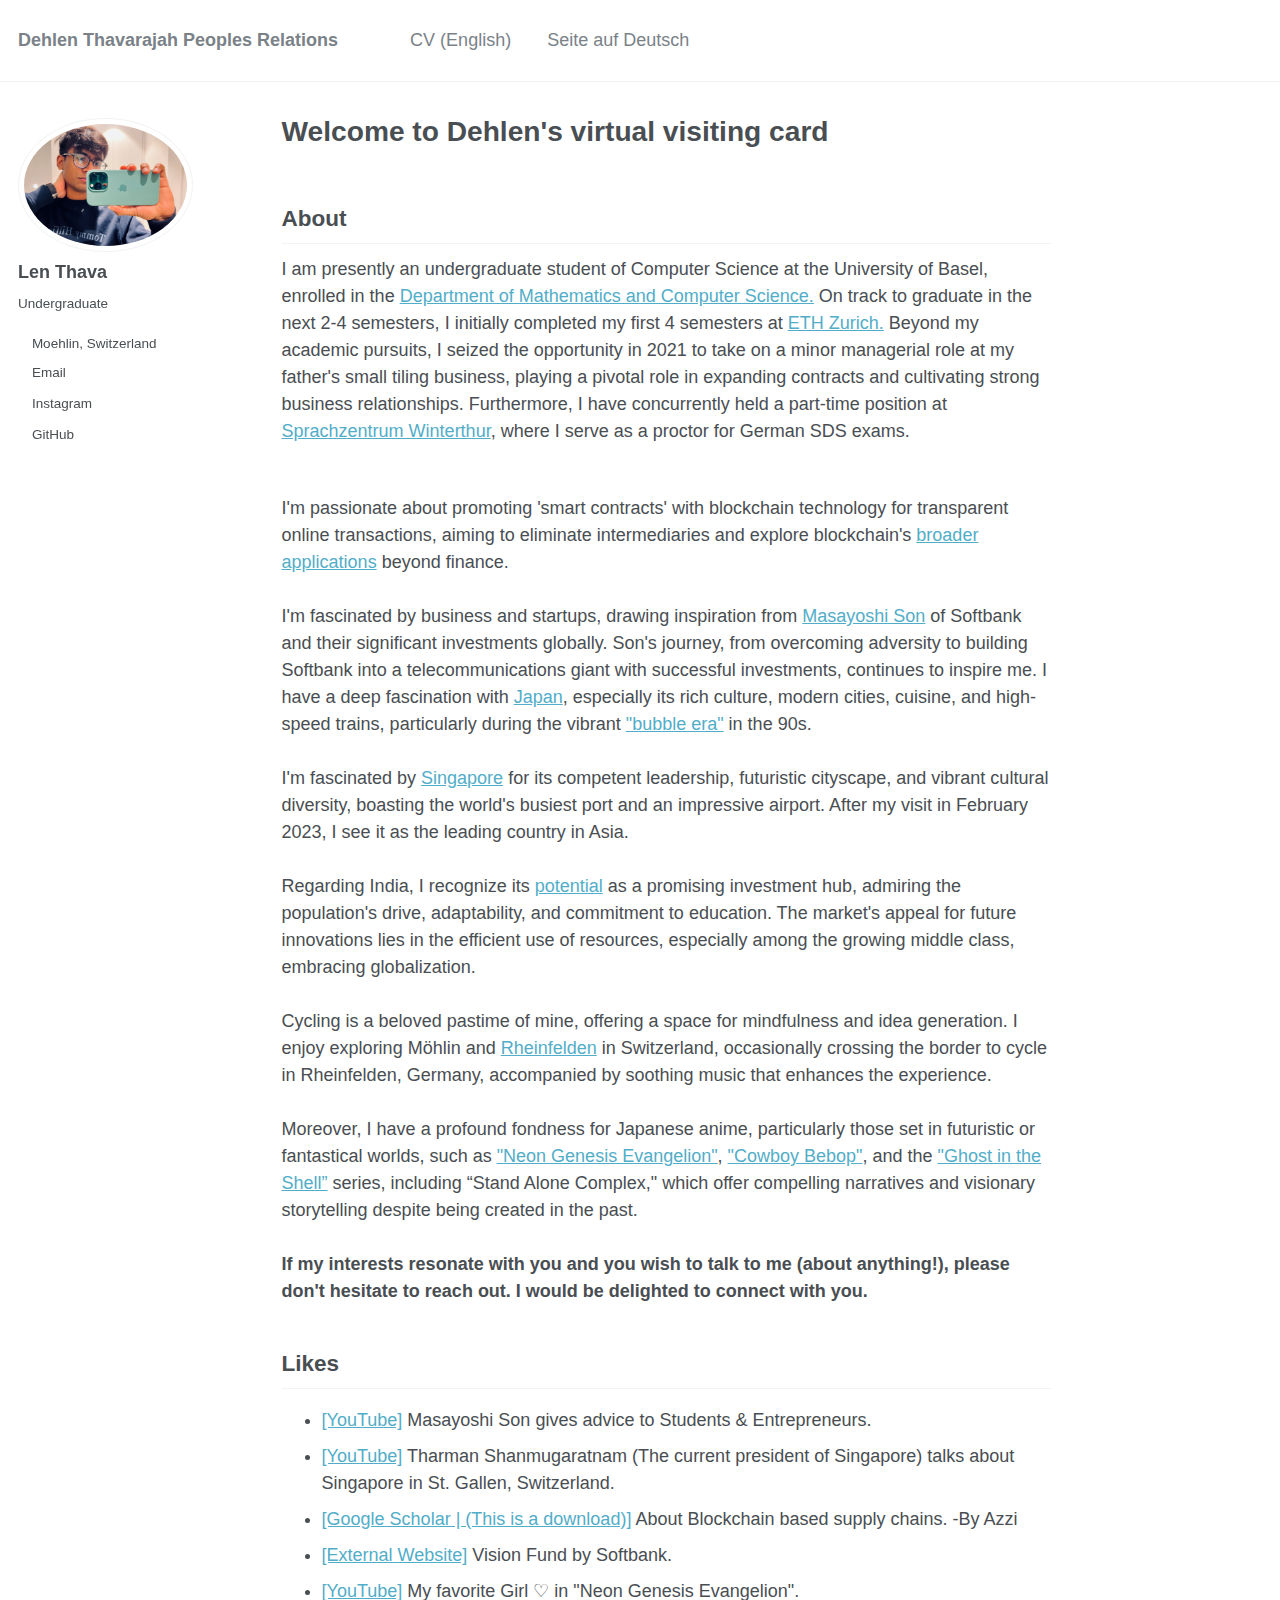
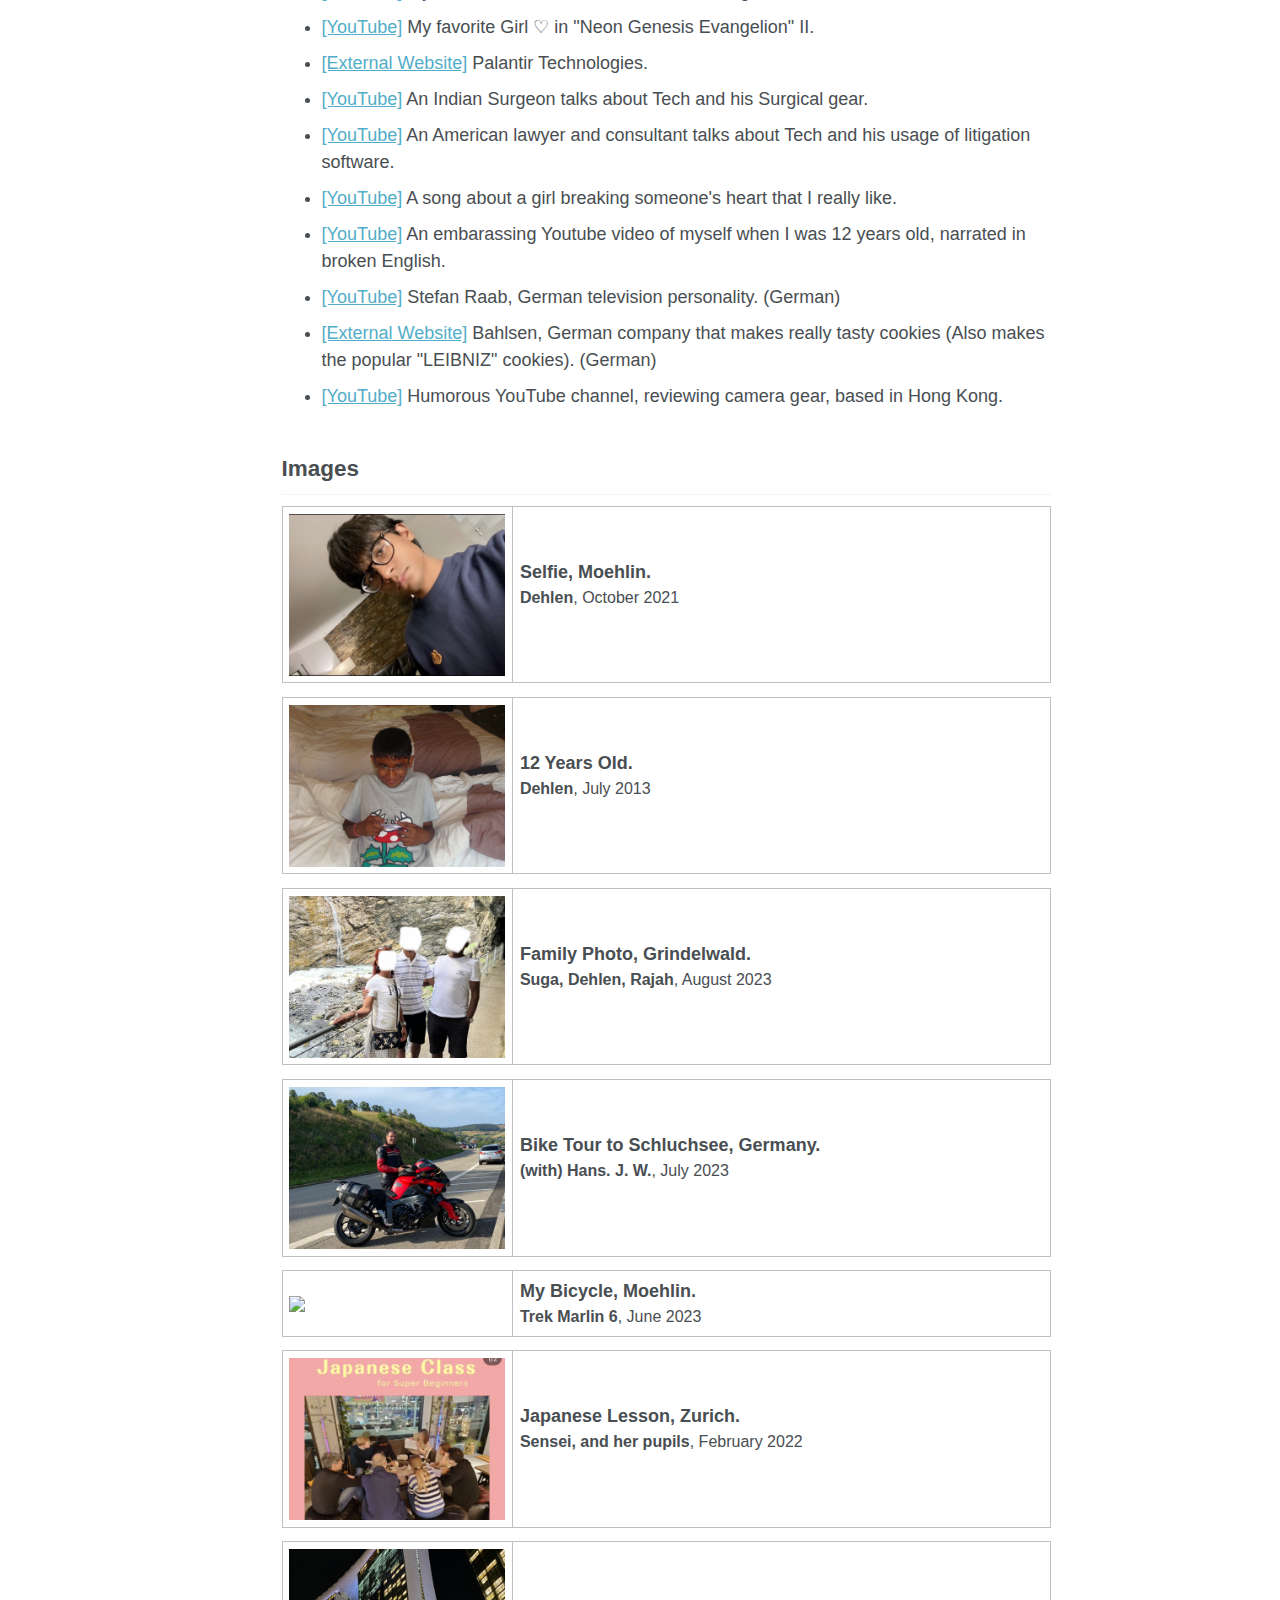
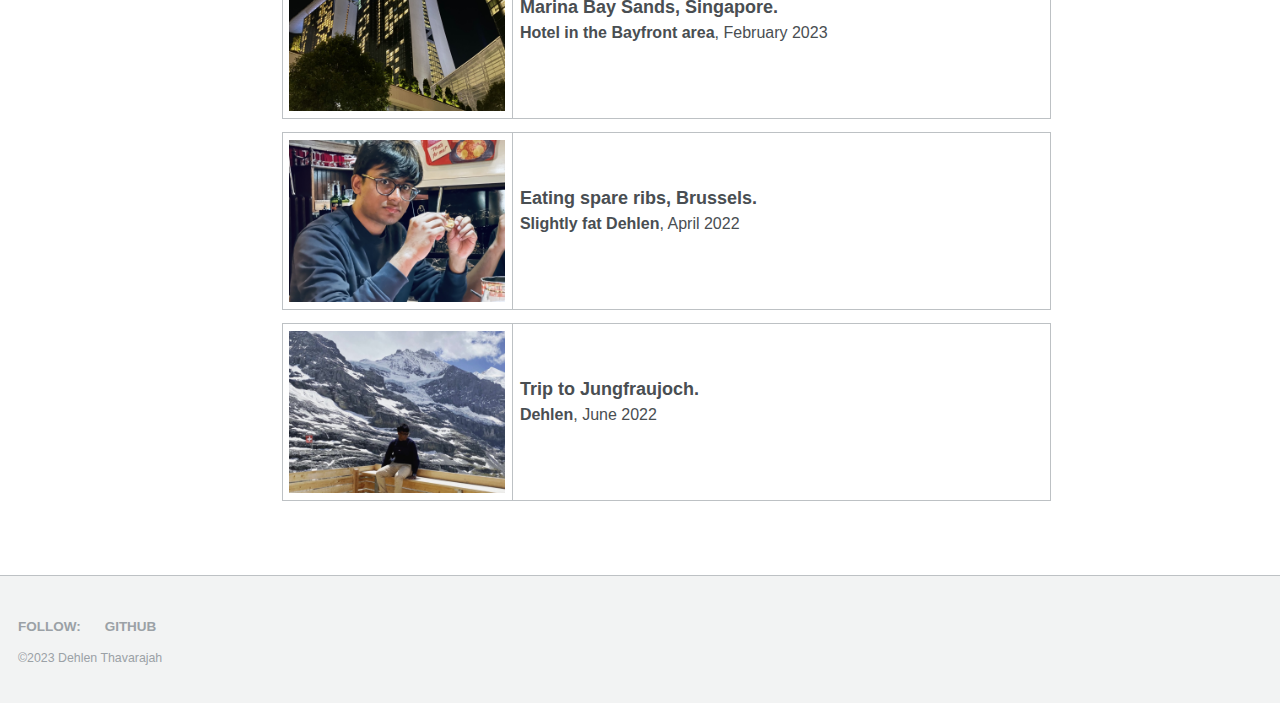
==== index.html @ ca531217 "Update index.html" ====
<!doctype html>
<html lang="en" class="no-js">
    <head>
        <meta charset="utf-8">
        <!-- begin SEO -->
        <title>Dehlen Thavarajah Peoples Relations</title>
        <meta property="og:locale" content="en-US">
        <meta property="og:site_name" content="Welcome to Dehlen's virtual visiting card">
        <meta property="og:title" content="Welcome to Dehlen's virtual visiting card">
        <link rel="canonical" href="https://lenthava.github.io/">
        <meta property="og:url" content="https://lenthava.github.io/">
        <meta property="og:description" content="About me">
       
        <!-- end SEO -->
        <meta name="HandheldFriendly" content="True">
        <meta name="MobileOptimized" content="320">
        <meta name="viewport" content="width=device-width, initial-scale=1.0">
        <!-- For all browsers -->
        <link rel="stylesheet"href="dehlent.css">
         <link rel="shortcut icon" type="x-icon" href="99.jpg">
        <link rel="stylesheet" href="https://cdnjs.cloudflare.com/ajax/libs/font-awesome/6.4.2/css/all.min.css" integrity="sha512-z3gLpd7yknf1YoNbCzqRKc4qyor8gaKU1qmn+CShxbuBusANI9QpRohGBreCFkKxLhei6S9CQXFEbbKuqLg0DA==" crossorigin="anonymous" referrerpolicy="no-referrer" />
        <meta http-equiv="cleartype" content="on">
        <!-- start custom head snippets -->

        <!-- end custom head snippets -->
    </head>
    <body>
        <!--[if lt IE 9]><div class="notice--danger align-center" style="margin: 0;">You are using an <strong>outdated</strong> browser. Please <a href="http://browsehappy.com/">upgrade your browser</a> to improve your experience.</div><![endif]-->
        <div class="masthead">
            <div class="masthead__inner-wrap">
                <div class="masthead__menu">
                    <nav id="site-nav" class="greedy-nav">
                        <button>
                            <div class="navicon"></div>
                        </button>
                        <ul class="visible-links">
                            <li class="masthead__menu-item masthead__menu-item--lg">
                                <a href="">Dehlen Thavarajah Peoples Relations</a>
                            </li>
                                                       <li class="masthead__menu-item">
                                <a href="index1.html">CV (English)</a>
                            </li>
                            <li class="masthead__menu-item">
                                <a href="index3.html">Seite auf Deutsch</a>
                            </li>
                        </ul>
                        <ul class="hidden-links hidden"></ul>
                    </nav>
                </div>
            </div>
        </div>
        <div id="main" role="main">
            <div class="sidebar sticky">
                <div itemscope itemtype="http://schema.org/Person">
                    <div class="author__avatar">
                        <img src="websiteimage.jpeg" class="author__avatar" alt="Dehlen Thavarajah">
                    </div>
                    <div class="author__content">
                        <h3 class="author__name">Len Thava</h3>
                        <p class="author__bio">Undergraduate</p>
                    </div>
                    <div class="author__urls-wrapper">
                        <button class="btn btn--inverse">Tap/Click</button>
                        <ul class="author__urls social-icons">
                            <li>
                                
                                <i class="fa-solid fa-location-arrow"></i>
                               Moehlin, Switzerland
                            </li>
                            <li>
                                <a href="mailto:dehlen@protonmail.ch">
                                    <i class="fa-solid fa-at"></i>
                                    Email
                                </a>
                            </li>
                            <li>
                                <a href="https://instagram.com/deh_len">
                                    <i class="fa-brands fa-instagram" style="color: #000000;"></i>
                                    Instagram
                                </a>
                            </li>
                            <li>
                                <a href="https://github.com/DehlenThavarajah">
                                    <i class="fa-brands fa-github"></i>
                                    GitHub
                                </a>
                            </li>
                           
                        </ul>
                    </div>
                   
                </div>
            </div>
            <article class="page" itemscope itemtype="http://schema.org/CreativeWork">
                <meta itemprop="headline" content="Welcome to Dehlen's virtual visiting card">
                <meta itemprop="description" content="About me">
                <div class="page__inner-wrap">
                    <header>
                        <h1 class="page__title" itemprop="headline">Welcome to Dehlen's virtual visiting card</h1>
                    </header>
                    <section class="page__content" itemprop="text">
                        <h2 id="biography">About</h2>
                        <p>
                            I am presently an undergraduate student of Computer Science at the University of Basel, enrolled in the <a href="https://dmi.unibas.ch/en/studies/computer-science/">Department of Mathematics and Computer Science.</a> On track to graduate in the next 2-4 semesters, I initially completed my first 4 semesters at <a href="https://inf.ethz.ch">ETH Zurich.</a> Beyond my academic pursuits, I seized the opportunity in 2021 to take on a minor managerial role at my father's small tiling business, playing a pivotal role in expanding contracts and cultivating strong business relationships. Furthermore, I have concurrently held a part-time position at <a href="https://sprachzentrum.ch">Sprachzentrum Winterthur</a>, where I serve as a proctor for German SDS exams.
                        </p> <br>
                        <p>I'm passionate about promoting 'smart contracts' with blockchain technology for transparent online transactions, aiming to eliminate intermediaries and explore blockchain's <a href="https://aws.amazon.com/blockchain/decentralization-in-blockchain/#:~:text=In%20a%20decentralized%20blockchain%20network,the%20members%20in%20the%20network.">broader applications</a> beyond finance. <br><br>I'm fascinated by business and startups, drawing inspiration from <a href="https://group.softbank/en/about/officer/son">Masayoshi Son</a> of Softbank and their significant investments globally. Son's journey, from overcoming adversity to building Softbank into a telecommunications giant with successful investments, continues to inspire me. I have a deep fascination with <a href="https://www3.nhk.or.jp/nhkworld/en/ondemand/program/video/diveintokyo/?type=tvEpisode&">Japan</a>, especially its rich culture, modern cities, cuisine, and high-speed trains, particularly during the vibrant <a href="https://www.google.com/search?client=safari&rls=en&q=japan+gdp+per+capita+1995&ie=UTF-8&oe=UTF-8">"bubble era"</a> in the 90s.<br><br>
                            I'm fascinated by <a href="https://www.youtube.com/watch?v=beB249dZFlQ">Singapore</a> for its competent leadership, futuristic cityscape, and vibrant cultural diversity, boasting the world's busiest port and an impressive airport. After my visit in February 2023, I see it as the leading country in Asia.<br><br>
                            Regarding India, I recognize its <a href="https://www.youtube.com/watch?v=jFngMxfomk4">potential</a>
                     as a promising investment hub, admiring the population's drive, adaptability, and commitment to education. The market's appeal for future innovations lies in the efficient use of resources, especially among the growing middle class, embracing globalization.<br><br>
                    
                            Cycling is a beloved pastime of mine, offering a space for mindfulness and idea generation. I enjoy exploring Möhlin and <a href="https://www.tourismus-rheinfelden.ch/en">Rheinfelden</a> in Switzerland, occasionally crossing the border to cycle in Rheinfelden, Germany, accompanied by soothing music that enhances the experience.<br><br>
                            Moreover, I have a profound fondness for Japanese anime, particularly those set in futuristic or fantastical worlds, such as <a href="https://www.netflix.com/ch-en/title/81033445">"Neon Genesis Evangelion"</a>, <a href="https://www.netflix.com/ch-en/title/80001305">"Cowboy Bebop"</a>, and the <a href="https://en.wikipedia.org/wiki/Ghost_in_the_Shell:_Stand_Alone_Complex">"Ghost in the Shell”</a> series, including “Stand Alone Complex," which offer compelling narratives and visionary storytelling despite being created in the past.<br><br>
                             <strong>If my interests resonate with you and you wish to talk to me (about anything!), please don't hesitate to reach out. I would be delighted to connect with you.</strong>
                        </p>
                        <p>
                        <!--ddd-->
                        </p>
                        <h2 id="news">Likes</h2>
                        <ul>
                            <li><a href="https://www.youtube.com/watch?v=Lhpof1PlXY0">[YouTube]</a> Masayoshi Son gives advice to Students & Entrepreneurs.</li>
                            <li><a href="https://www.youtube.com/watch?v=hpwPciW74b8">[YouTube]</a> Tharman Shanmugaratnam (The current president of Singapore) talks about Singapore in St. Gallen, Switzerland.</li>
                            <li><a href="https://scholar.google.ch/scholar_url?url=https://arodes.hes-so.ch/record/4077/files/Published%2520version.pdf&hl=en&sa=X&ei=xGU-ZZPIEpXKsQKyqK-wAw&scisig=AFWwaebcFdlMOQjOawEhimUXQFD-&oi=scholarr">[Google Scholar | (This is a download)]</a> About Blockchain based supply chains. -By Azzi</li>
                            <li><a href="https://visionfund.com/uk/work-with-us">[External Website]</a> Vision Fund by Softbank.</li>
                            <li><a href="https://www.youtube.com/watch?v=eLgMaIqyocc">[YouTube]</a> My favorite Girl ♡ in "Neon Genesis Evangelion".</li>
                            <li><a href="https://www.youtube.com/watch?v=AGCIugWmmas">[YouTube]</a> My favorite Girl ♡ in "Neon Genesis Evangelion" II.</li>
                            <li><a href="https://www.palantir.com">[External Website]</a> Palantir Technologies.</li>
                            <li><a href="https://www.youtube.com/watch?v=dXeeMxKnim4">[YouTube]</a> An Indian Surgeon talks about Tech and his Surgical gear.</li>
                            <li><a href="https://www.youtube.com/watch?v=4gXF0YKn03A">[YouTube]</a> An American lawyer and consultant talks about Tech and his usage of litigation software.</li>
                            <li><a href="https://www.youtube.com/watch?v=gfbTvv076dQ">[YouTube]</a> A song about a girl breaking someone's heart that I really like.</li>
                            <li><a href="https://www.youtube.com/watch?v=4FxpI886JYY">[YouTube]</a> An embarassing Youtube video of myself when I was 12 years old, narrated in broken English.</li>
                            <li><a href="https://www.youtube.com/watch?v=CCf5sVfm0Po">[YouTube]</a> Stefan Raab, German television personality. (German)</li>
                            <li><a href="https://www.bahlsen.com/us/en">[External Website]</a> Bahlsen, German company that makes really tasty cookies (Also makes the popular "LEIBNIZ" cookies). (German)</li>
                            <li><a href="https://www.youtube.com/watch?v=fN4cRVmtBL4">[YouTube]</a> Humorous YouTube channel, reviewing camera gear, based in Hong Kong.</li>
                        </ul>
                        <!-- Se-->
                        <h2 id="publications">Images</h2>
                        <table style="width:100%">
                            <tr>
                                <th width="30%">
                                    <img src="backgrounder-12.jpg" width="350"/>
                                </th>
                                <th style="text-align:left" width="70%">
                                    <span style="font-size:18px">Selfie, Moehlin.</span>
                                    <br/>
                                    <span style="font-size:16px">
                                        Dehlen<span style="font-weight:normal">, October 2021</span>
                                    </span>
                                    <br/>
                                   
                                    <br/>
                                   
                                </th>
                            </tr>
                        </table>
                        <table style="width:100%">
                            <tr>
                                <th width="30%">
                                    <img src="backgrounder-4.jpg" width="350"/>
                                </th>
                                <th style="text-align:left" width="70%">
                                    <span style="font-size:18px">12 Years Old.</span>
                                    <br/>
                                    <span style="font-size:16px">
                                        Dehlen<span style="font-weight:normal">, July 2013</span>
                                    </span>
                                    <br/>
                                   
                                    <br/>
                                   
                                </th>
                            </tr>
                        </table>
                        <table style="width:100%">
                            <tr>
                                <th width="30%">
                                    <img src="family.jpg" width="350"/>
                                </th>
                                <th style="text-align:left" width="70%">
                                    <span style="font-size:18px">Family Photo, Grindelwald.</span>
                                    <br/>
                                    <span style="font-size:16px">
                                        Suga, Dehlen, Rajah<span style="font-weight:normal">, August 2023</span>
                                    </span>
                                    <br/>
                                    
                                    <br/>
                                    
                                </th>
                            </tr>
                        </table>
                        <table style="width:100%">
                            <tr>
                                <th width="30%">
                                    <img src="backgrounder-10.jpg" width="350"/>
                                </th>
                                <th style="text-align:left" width="70%">
                                    <span style="font-size:18px">Bike Tour to Schluchsee, Germany.</span>
                                    <br/>
                                    <span style="font-size:16px">
                                        <span style="font-weight:normal"></span>(with)
                                        Hans. J. W.<span style="font-weight:normal">, July 2023</span>
                                    </span>
                                    <br/>
                                   
                                    <br/>
                                   
                                </th>
                            </tr>
                        </table>
                        <table style="width:100%">
                            <tr>
                                <th width="30%">
                                    <img src="backgrounder-11.jpg" width="350"/>
                                </th>
                                <th style="text-align:left" width="70%">
                                    <span style="font-size:18px">My Bicycle, Moehlin.</span>
                                    <br/>
                                    <span style="font-size:16px">
                                        Trek Marlin 6<span style="font-weight:normal">, June 2023</span>
                                    </span>
                                    <br/>
                                   
                                </th>
                            </tr>
                        </table>
                        <table style="width:100%">
                            <tr>
                                <th width="30%">
                                    <img src="japan.jpg" width="350"/>
                                </th>
                                <th style="text-align:left" width="70%">
                                    <span style="font-size:18px">Japanese Lesson, Zurich.</span>
                                    <br/>
                                    <span style="font-size:16px">
                                        Sensei, and her pupils<span style="font-weight:normal">, February 2022</span>
                                    </span>
                                    <br/>
                                    
                                    <br/>
                                  
                                </th>
                            </tr>
                        </table>
                        <table style="width:100%">
                            <tr>
                                <th width="30%">
                                    <img src="backgrounder-13.jpg" width="350"/>
                                </th>
                                <th style="text-align:left" width="70%">
                                    <span style="font-size:18px">Marina Bay Sands, Singapore.</span>
                                    <br/>
                                    <span style="font-size:16px">
                                        Hotel in the Bayfront area<span style="font-weight:normal">, February 2023</span>
                                    </span>
                                    <br/>
                                   
                                    <br/>
                                   
                                </th>
                            </tr>
                        </table>
                        <table style="width:100%">
                            <tr>
                                <th width="30%">
                                    <img src="backgrounder-9.jpg" width="350"/>
                                </th>
                                <th style="text-align:left" width="70%">
                                    <span style="font-size:18px">Eating spare ribs, Brussels.</span>
                                    <br/>
                                    <span style="font-size:16px">
                                        Slightly fat Dehlen<span style="font-weight:normal">, April 2022</span>
                                    </span>
                                    <br/>
                                    
                                    <br/>
                                   
                                </th>
                            </tr>
                        </table>
                        <table style="width:100%">
                            <tr>
                                <th width="30%">
                                    <img src="lenelnenen.jpg" width="350"/>
                                </th>
                                <th style="text-align:left" width="70%">
                                    <span style="font-size:18px">Trip to Jungfraujoch.</span>
                                    <br/>
                                    <span style="font-size:16px">
                                        Dehlen<span style="font-weight:normal">, June 2022</span>
                                    </span>
                                    <br/>
                                  
                                    <br/>
                                
                                </th>
                            </tr>
                        </table>
                        <!--fff-->
                    </section>
                    <footer class="page__meta"></footer>
                </div>
            </article>
        </div>
        <div class="page__footer">
            <footer>
                <!-- start custom footer snippets -->
                <!-- <a href="/sitemap/">Sitemap</a> -->
                <!-- end custom footer snippets -->
                <div class="page__footer-follow">
                    <ul class="social-icons">
                        <li>
                            <strong>Follow:</strong>
                        </li>
                        <li>
                            <a href="https://github.com/DehlenThavarajah">
                                <i class="fa-brands fa-github"></i>
                                GitHub
                            </a>
                        </li>
                       
                    </ul>
                </div>
                <!--ref=-->
                <div class="page__footer-copyright">&copy;2023 Dehlen Thavarajah</div>
                <script src="nav.js"></script>
            </footer>
        </div>
       
    </body>
</html>
---- dehlent.css ----
a:focus {
    outline: thin dotted #f89406;
    outline: 5px auto #f89406;
    outline-offset: -2px
}

*,*:before,*:after {
    -moz-box-sizing: border-box;
    -webkit-box-sizing: border-box;
    box-sizing: border-box
}

html {
    box-sizing: border-box;
    background-color: #fff;
    font-size: 16px;
    -webkit-text-size-adjust: 100%;
    -ms-text-size-adjust: 100%
}

@media (min-width: 48em) {
    html {
        font-size:18px
    }
}

body {
    margin: 0
}

::-moz-selection {
    color: #fff;
    background: #000
}

::selection {
    color: #fff;
    background: #000
}

article,aside,details,figcaption,figure,footer,header,hgroup,main,nav,section {
    display: block
}

audio,canvas,video {
    display: inline-block;
    *display: inline;
    *zoom:1}

audio:not([controls]) {
    display: none
}

a {
    color: #52adc8
}

a:hover,a:active {
    outline: 0
}

sub,sup {
    position: relative;
    font-size: 75%;
    line-height: 0;
    vertical-align: baseline
}

sup {
    top: -0.5em
}

sub {
    bottom: -0.25em
}

img {
    max-width: 100%;
    width: auto\9;
    height: auto;
    vertical-align: middle;
    border: 0;
    -ms-interpolation-mode: bicubic
}

#map_canvas img,.google-maps img {
    max-width: none
}

button,input,select,textarea {
    margin: 0;
    font-size: 100%;
    vertical-align: middle
}

button,input {
    *overflow: visible;
    line-height: normal
}

button::-moz-focus-inner,input::-moz-focus-inner {
    padding: 0;
    border: 0
}

button,html input[type="button"],input[type="reset"],input[type="submit"] {
    -webkit-appearance: button;
    cursor: pointer
}

label,select,button,input[type="button"],input[type="reset"],input[type="submit"],input[type="radio"],input[type="checkbox"] {
    cursor: pointer
}

input[type="search"] {
    box-sizing: content-box;
    -webkit-appearance: textfield
}

input[type="search"]::-webkit-search-decoration,input[type="search"]::-webkit-search-cancel-button {
    -webkit-appearance: none
}

textarea {
    overflow: auto;
    vertical-align: top
}

html {
    position: relative;
    min-height: 100%
}

body {
    margin: 0;
    padding: 0;
    padding-bottom: 9em;
    color: #494e52;
    font-family: Arial, Helvetica, sans-serif,".SFNSText-Regular","San Francisco","Roboto","Segoe UI","Helvetica Neue","Lucida Grande",Arial,sans-serif;
    line-height: 1.5
}

body.overflow--hidden {
    overflow: hidden
}

h1,h2,h3,h4,h5,h6 {
    margin: 2em 0 0.5em;
    line-height: 1.2;
    font-family: -apple-system,".SFNSText-Regular","San Francisco","Roboto","Segoe UI","Helvetica Neue","Lucida Grande",Arial,sans-serif;
    font-weight: bold
}

h1 {
    margin-top: 0;
    font-size: 1.563em
}

h2 {
    font-size: 1.25em
}

h3 {
    font-size: 1em
}

h4 {
    font-size: .75em
}

h5 {
    font-size: .75em
}

h6 {
    font-size: .75em
}

small,.small {
    font-size: .75em
}

p {
    margin-bottom: 1.3em
}

u,ins {
    text-decoration: none;
    border-bottom: 1px solid #494e52
}

u a,ins a {
    color: inherit
}

del a {
    color: inherit
}

p,pre,blockquote,ul,ol,dl,figure,table,fieldset {
    orphans: 3;
    widows: 3
}

abbr[title],abbr[data-original-title] {
    text-decoration: none;
    cursor: help;
    border-bottom: 1px dotted #494e52
}

blockquote {
    margin: 2em 1em 2em 0;
    padding-left: 1em;
    padding-right: 1em;
    font-style: italic;
    border-left: 0.25em solid #7a8288
}

blockquote cite {
    font-style: italic
}

blockquote cite:before {
    content: "\2014";
    padding-right: 5px
}

a:hover,a:active {
    outline: 0
}

tt,code,kbd,samp,pre {
    font-family: Monaco,Consolas,"Lucida Console",monospace
}

pre {
    overflow-x: auto
}

p>code,a>code,li>code,figcaption>code,td>code {
    padding-top: 0.1rem;
    padding-bottom: 0.1rem;
    font-size: .75em;
    background: #fafafa;
    border: 1px solid #f2f3f3;
    border-radius: 4px;
    box-shadow: 0 1px 1px rgba(0,0,0,0.125)
}

p>code:before,p>code:after,a>code:before,a>code:after,li>code:before,li>code:after,figcaption>code:before,figcaption>code:after,td>code:before,td>code:after {
    letter-spacing: -0.2em;
    content: "\00a0"
}

hr {
    display: block;
    margin: 1em 0;
    border: 0;
    border-top: 1px solid #f2f3f3
}

ul li,ol li {
    margin-bottom: 0.5em
}

li ul,li ol {
    margin-top: 0.5em
}

figure {
    display: -webkit-box;
    display: flex;
    -webkit-box-pack: justify;
    justify-content: space-between;
    -webkit-box-align: start;
    align-items: flex-start;
    flex-wrap: wrap;
    margin: 2em 0
}

figure img,figure iframe,figure .fluid-width-video-wrapper {
    margin-bottom: 1em
}

figure img {
    width: 100%;
    border-radius: 4px;
    -webkit-transition: all 0.2s ease-in-out;
    transition: all 0.2s ease-in-out
}

figure>a {
    display: block
}

@media (min-width: 37.5em) {
    figure.half>a,figure.half>img {
        width:calc(50% - 0.5em)
    }
}

figure.half figcaption {
    width: 100%
}

@media (min-width: 37.5em) {
    figure.third>a,figure.third>img {
        width:calc(33.3333% - 0.5em)
    }
}

figure.third figcaption {
    width: 100%
}

figcaption {
    margin-bottom: 0.5em;
    color: #777a7d;
    font-family: Georgia,Times,serif;
    font-size: .75em
}

figcaption a {
    color: inherit;
    text-decoration: none;
    border-bottom: 1px solid #bdc1c4;
    -webkit-transition: all 0.2s ease-in-out;
    transition: all 0.2s ease-in-out
}

figcaption a:hover {
    color: #000;
    border-bottom-color: #000
}

svg:not(:root) {
    overflow: hidden
}

nav ul {
    margin: 0;
    padding: 0
}

nav li {
    list-style: none
}

nav a {
    text-decoration: none
}

nav ul li,nav ol li {
    margin-bottom: 0
}

nav li ul,nav li ol {
    margin-top: 0
}

b,i,strong,em,blockquote,p,q,span,figure,img,h1,h2,header,input,a,tr,td,form button,input[type="submit"],.btn,#goog-wm-sb,.highlight,.archive__item-teaser {
    -webkit-transition: all 0.2s ease-in-out;
    transition: all 0.2s ease-in-out
}

.hidden {
    display: none;
    visibility: hidden
}

.load {
    display: none
}

.transparent {
    opacity: 0
}

.visually-hidden,.screen-reader-text,.screen-reader-text span,.screen-reader-shortcut {
    position: absolute !important;
    clip: rect(1px, 1px, 1px, 1px);
    height: 1px !important;
    width: 1px !important;
    border: 0 !important;
    overflow: hidden
}

body:hover .visually-hidden a,body:hover .visually-hidden input,body:hover .visually-hidden button {
    display: none !important
}

.screen-reader-text:focus,.screen-reader-shortcut:focus {
    clip: auto !important;
    height: auto !important;
    width: auto !important;
    display: block;
    font-size: 1em;
    font-weight: bold;
    padding: 15px 23px 14px;
    background: #fff;
    z-index: 100000;
    text-decoration: none;
    box-shadow: 0 0 2px 2px rgba(0,0,0,0.6)
}

.skip-link {
    position: fixed;
    z-index: 20;
    margin: 0;
    font-family: -apple-system,".SFNSText-Regular","San Francisco","Roboto","Segoe UI","Helvetica Neue","Lucida Grande",Arial,sans-serif;
    white-space: nowrap
}

.skip-link li {
    height: 0;
    width: 0;
    list-style: none
}

.text-left {
    text-align: left
}

.text-center {
    text-align: center
}

.text-right {
    text-align: right
}

.text-justify {
    text-align: justify
}

.text-nowrap {
    white-space: nowrap
}

.cf {
    clear: both
}

.wrapper {
    max-width: 925px;
    margin-left: auto;
    margin-right: auto
}

.wrapper:after {
    content: " ";
    display: block;
    clear: both
}

.align-left {
    display: block;
    margin-left: auto;
    margin-right: auto
}

@media (min-width: 37.5em) {
    .align-left {
        float:left;
        margin-right: 1em
    }
}

.align-right {
    display: block;
    margin-left: auto;
    margin-right: auto
}

@media (min-width: 37.5em) {
    .align-right {
        float:right;
        margin-left: 1em
    }
}

.align-center {
    display: block;
    margin-left: auto;
    margin-right: auto
}

@media (min-width: 57.8125em) {
    .full {
        margin-right:-19.4915254237% !important
    }
}

.icon {
    display: inline-block;
    fill: currentColor;
    width: 1em;
    height: 1.1em;
    line-height: 1;
    position: relative;
    top: -0.1em;
    vertical-align: middle
}

.social-icons .fa {
    color: #000
}

.social-icons .fa-behance,.social-icons .fa-behance-square {
    color: #1769FF
}

.social-icons .fa-dribbble {
    color: #ea4c89
}

.social-icons .fa-facebook,.social-icons .fa-facebook-square {
    color: #3b5998
}

.social-icons .fa-flickr {
    color: #ff0084
}

.social-icons .fa-foursquare {
    color: #0072b1
}

.social-icons .fa-github,.social-icons .fa-github-alt,.social-icons .fa-github-square {
    color: #171516
}

.social-icons .fa-google-plus,.social-icons .fa-google-plus-square {
    color: #dd4b39
}

.social-icons .fa-instagram {
    color: #517fa4
}

.social-icons .fa-lastfm,.social-icons .fa-lastfm-square {
    color: #d51007
}

.social-icons .fa-linkedin,.social-icons .fa-linkedin-square {
    color: #007bb6
}

.social-icons .fa-pinterest,.social-icons .fa-pinterest-p,.social-icons .fa-pinterest-square {
    color: #cb2027
}

.social-icons .fa-rss,.social-icons .fa-rss-square {
    color: #fa9b39
}

.social-icons .fa-soundcloud {
    color: #f30
}

.social-icons .fa-stack-exchange,.social-icons .fa-stack-overflow {
    color: #fe7a15
}

.social-icons .fa-tumblr,.social-icons .fa-tumblr-square {
    color: #32506d
}

.social-icons .fa-twitter,.social-icons .fa-twitter-square {
    color: #55acee
}

.social-icons .fa-vimeo,.social-icons .fa-vimeo-square {
    color: #1ab7ea
}

.social-icons .fa-vine {
    color: #00bf8f
}

.social-icons .fa-youtube,.social-icons .fa-youtube-square,.social-icons .fa-youtube-play {
    color: #b00
}

.social-icons .fa-xing,.social-icons .fa-xing-square {
    color: #006567
}

.navicon {
    position: relative;
    width: 28px;
    height: 4px;
    background: #fff;
    margin: auto;
    -webkit-transition: 0.3s;
    transition: 0.3s
}

.navicon:before,.navicon:after {
    content: "";
    position: absolute;
    left: 0;
    width: 28px;
    height: 4px;
    background: #fff;
    -webkit-transition: 0.3s;
    transition: 0.3s
}

.navicon:before {
    top: -8px
}

.navicon:after {
    bottom: -8px
}

.close .navicon {
    background: transparent
}

.close .navicon:before,.close .navicon:after {
    -webkit-transform-origin: 50% 50%;
    -ms-transform-origin: 50% 50%;
    transform-origin: 50% 50%;
    top: 0;
    width: 28px
}

.close .navicon:before {
    -webkit-transform: rotate3d(0, 0, 1, 45deg);
    transform: rotate3d(0, 0, 1, 45deg)
}

.close .navicon:after {
    -webkit-transform: rotate3d(0, 0, 1, -45deg);
    transform: rotate3d(0, 0, 1, -45deg)
}

@media (min-width: 57.8125em) {
    .sticky {
        clear:both;
        position: -webkit-sticky;
        position: sticky;
        top: 2em
    }

    .sticky::after {
        clear: both;
        content: "";
        display: table
    }

    .sticky>* {
        display: block
    }
}

.well {
    min-height: 20px;
    padding: 19px;
    margin-bottom: 20px;
    background-color: #f5f5f5;
    border: 1px solid #e3e3e3;
    border-radius: 4px;
    box-shadow: inset 0 1px 1px rgba(0,0,0,0.05)
}

.show-modal {
    overflow: hidden;
    position: relative
}

.show-modal:before {
    position: absolute;
    content: "";
    top: 0;
    left: 0;
    width: 100%;
    height: 100%;
    z-index: 999;
    background-color: rgba(255,255,255,0.85)
}

.show-modal .modal {
    display: block
}

.modal {
    display: none;
    position: fixed;
    width: 300px;
    top: 50%;
    left: 50%;
    margin-left: -150px;
    margin-top: -150px;
    min-height: 0;
    z-index: 9999;
    background: #fff;
    border: 1px solid #f2f3f3;
    border-radius: 4px;
    box-shadow: 0 1px 1px rgba(0,0,0,0.125)
}

.modal__title {
    margin: 0;
    padding: 0.5em 1em
}

.modal__supporting-text {
    padding: 0 1em 0.5em 1em
}

.modal__actions {
    padding: 0.5em 1em;
    border-top: 1px solid #f2f3f3
}

.footnote {
    color: #9ba1a6;
    text-decoration: none
}

.footnotes {
    color: #9ba1a6
}

.footnotes ol,.footnotes li,.footnotes p {
    margin-bottom: 0;
    font-size: .75em
}

a.reversefootnote {
    color: #7a8288;
    text-decoration: none
}

a.reversefootnote:hover {
    text-decoration: underline
}

.required {
    color: #ee5f5b;
    font-weight: bold
}

@-webkit-keyframes intro {
    0% {
        opacity: 0
    }

    100% {
        opacity: 1
    }
}

@keyframes intro {
    0% {
        opacity: 0
    }

    100% {
        opacity: 1
    }
}

table {
    margin-bottom: 1em;
    width: 100%;
    font-family: -apple-system,".SFNSText-Regular","San Francisco","Roboto","Segoe UI","Helvetica Neue","Lucida Grande",Arial,sans-serif;
    font-size: .75em;
    border-collapse: collapse;
    border: 1px solid #bdc1c4
}

table+table {
    margin-top: 1em
}

thead {
    background-color: #f2f3f3;
    border-bottom: 1px solid #bdc1c4
}

th {
    padding: 0.5em;
    font-weight: bold;
    text-align: left;
    border-right: 1px solid #bdc1c4
}

td {
    padding: 0.5em;
    border-bottom: 1px solid #bdc1c4;
    border-right: 1px solid #bdc1c4
}

tr,td,th {
    vertical-align: middle
}

.btn,#goog-wm-sb {
    display: inline-block;
    margin-bottom: 0.25em;
    padding: 0.5em 1em;
    color: #fff !important;
    font-family: -apple-system,".SFNSText-Regular","San Francisco","Roboto","Segoe UI","Helvetica Neue","Lucida Grande",Arial,sans-serif;
    font-size: .75em;
    font-weight: bold;
    text-align: center;
    text-decoration: none;
    background-color: #7a8288;
    border: 0 !important;
    border-radius: 4px;
    cursor: pointer
}

.btn:hover,#goog-wm-sb:hover {
    background-color: #333
}

.btn .icon,#goog-wm-sb .icon {
    margin-right: 0.5em
}

.btn .icon+.hidden,#goog-wm-sb .icon+.hidden {
    margin-left: -0.5em
}

.btn--block {
    display: block;
    width: 100%
}

.btn--block+.btn--block {
    margin-top: 0.25em
}

.btn--inverse {
    color: #7a8288 !important;
    border: 1px solid #bdc1c4 !important;
    background-color: #fff
}

.btn--inverse:hover {
    color: #fff !important;
    border-color: #7a8288
}

.btn--light-outline {
    border: 1px solid #fff !important;
    background-color: transparent
}

.btn--info {
    background-color: #52adc8
}

.btn--info:hover {
    background-color: #428aa0
}

.btn--warning {
    background-color: #f89406
}

.btn--warning:hover {
    background-color: #c67605
}

.btn--success {
    background-color: #62c462
}

.btn--success:hover {
    background-color: #4e9d4e
}

.btn--danger {
    background-color: #ee5f5b
}

.btn--danger:hover {
    background-color: #be4c49
}

.btn--disabled {
    pointer-events: none;
    cursor: not-allowed;
    filter: alpha(opacity=65);
    box-shadow: none;
    opacity: 0.65
}

.btn--facebook {
    background-color: #3b5998
}

.btn--facebook:hover {
    background-color: #2f477a
}

.btn--twitter {
    background-color: #55acee
}

.btn--twitter:hover {
    background-color: #448abe
}

.btn--google-plus {
    background-color: #dd4b39
}

.btn--google-plus:hover {
    background-color: #b13c2e
}

.btn--linkedin {
    background-color: #007bb6
}

.btn--linkedin:hover {
    background-color: #006292
}

.btn--x-large {
    font-size: 1.25em
}

.btn--large {
    font-size: 1em
}

.btn--small {
    font-size: .6875em
}

.notice {
    margin: 2em 0 !important;
    padding: 1em;
    font-family: -apple-system,".SFNSText-Regular","San Francisco","Roboto","Segoe UI","Helvetica Neue","Lucida Grande",Arial,sans-serif;
    font-size: .75em !important;
    text-indent: initial;
    background-color: #f8f9f9;
    border-radius: 4px;
    box-shadow: 0 1px 1px rgba(189,193,196,0.25)
}

.notice h4 {
    margin-top: 0 !important;
    margin-bottom: 0.75em
}

.page__content .notice h4 {
    margin-bottom: 0;
    font-size: 1em
}

.notice p:last-child {
    margin-bottom: 0 !important
}

.notice h4+p {
    margin-top: 0;
    padding-top: 0
}

.notice a {
    color: #bdc1c4
}

.notice a:hover {
    color: #717476
}

.notice code {
    background-color: #fcfcfc
}

.notice ul:last-child {
    margin-bottom: 0
}

.notice--primary {
    margin: 2em 0 !important;
    padding: 1em;
    font-family: -apple-system,".SFNSText-Regular","San Francisco","Roboto","Segoe UI","Helvetica Neue","Lucida Grande",Arial,sans-serif;
    font-size: .75em !important;
    text-indent: initial;
    background-color: #f2f3f3;
    border-radius: 4px;
    box-shadow: 0 1px 1px rgba(122,130,136,0.25)
}

.notice--primary h4 {
    margin-top: 0 !important;
    margin-bottom: 0.75em
}

.page__content .notice--primary h4 {
    margin-bottom: 0;
    font-size: 1em
}

.notice--primary p:last-child {
    margin-bottom: 0 !important
}

.notice--primary h4+p {
    margin-top: 0;
    padding-top: 0
}

.notice--primary a {
    color: #7a8288
}

.notice--primary a:hover {
    color: #494e52
}

.notice--primary code {
    background-color: #f8f9f9
}

.notice--primary ul:last-child {
    margin-bottom: 0
}

.notice--info {
    margin: 2em 0 !important;
    padding: 1em;
    font-family: -apple-system,".SFNSText-Regular","San Francisco","Roboto","Segoe UI","Helvetica Neue","Lucida Grande",Arial,sans-serif;
    font-size: .75em !important;
    text-indent: initial;
    background-color: #eef7fa;
    border-radius: 4px;
    box-shadow: 0 1px 1px rgba(82,173,200,0.25)
}

.notice--info h4 {
    margin-top: 0 !important;
    margin-bottom: 0.75em
}

.page__content .notice--info h4 {
    margin-bottom: 0;
    font-size: 1em
}

.notice--info p:last-child {
    margin-bottom: 0 !important
}

.notice--info h4+p {
    margin-top: 0;
    padding-top: 0
}

.notice--info a {
    color: #52adc8
}

.notice--info a:hover {
    color: #316878
}

.notice--info code {
    background-color: #f6fbfc
}

.notice--info ul:last-child {
    margin-bottom: 0
}

.notice--warning {
    margin: 2em 0 !important;
    padding: 1em;
    font-family: -apple-system,".SFNSText-Regular","San Francisco","Roboto","Segoe UI","Helvetica Neue","Lucida Grande",Arial,sans-serif;
    font-size: .75em !important;
    text-indent: initial;
    background-color: #fef4e6;
    border-radius: 4px;
    box-shadow: 0 1px 1px rgba(248,148,6,0.25)
}

.notice--warning h4 {
    margin-top: 0 !important;
    margin-bottom: 0.75em
}

.page__content .notice--warning h4 {
    margin-bottom: 0;
    font-size: 1em
}

.notice--warning p:last-child {
    margin-bottom: 0 !important
}

.notice--warning h4+p {
    margin-top: 0;
    padding-top: 0
}

.notice--warning a {
    color: #f89406
}

.notice--warning a:hover {
    color: #955904
}

.notice--warning code {
    background-color: #fffaf3
}

.notice--warning ul:last-child {
    margin-bottom: 0
}

.notice--success {
    margin: 2em 0 !important;
    padding: 1em;
    font-family: -apple-system,".SFNSText-Regular","San Francisco","Roboto","Segoe UI","Helvetica Neue","Lucida Grande",Arial,sans-serif;
    font-size: .75em !important;
    text-indent: initial;
    background-color: #eff9ef;
    border-radius: 4px;
    box-shadow: 0 1px 1px rgba(98,196,98,0.25)
}

.notice--success h4 {
    margin-top: 0 !important;
    margin-bottom: 0.75em
}

.page__content .notice--success h4 {
    margin-bottom: 0;
    font-size: 1em
}

.notice--success p:last-child {
    margin-bottom: 0 !important
}

.notice--success h4+p {
    margin-top: 0;
    padding-top: 0
}

.notice--success a {
    color: #62c462
}

.notice--success a:hover {
    color: #3b763b
}

.notice--success code {
    background-color: #f7fcf7
}

.notice--success ul:last-child {
    margin-bottom: 0
}

.notice--danger {
    margin: 2em 0 !important;
    padding: 1em;
    font-family: -apple-system,".SFNSText-Regular","San Francisco","Roboto","Segoe UI","Helvetica Neue","Lucida Grande",Arial,sans-serif;
    font-size: .75em !important;
    text-indent: initial;
    background-color: #fdefef;
    border-radius: 4px;
    box-shadow: 0 1px 1px rgba(238,95,91,0.25)
}

.notice--danger h4 {
    margin-top: 0 !important;
    margin-bottom: 0.75em
}

.page__content .notice--danger h4 {
    margin-bottom: 0;
    font-size: 1em
}

.notice--danger p:last-child {
    margin-bottom: 0 !important
}

.notice--danger h4+p {
    margin-top: 0;
    padding-top: 0
}

.notice--danger a {
    color: #ee5f5b
}

.notice--danger a:hover {
    color: #8f3937
}

.notice--danger code {
    background-color: #fef7f7
}

.notice--danger ul:last-child {
    margin-bottom: 0
}

.masthead {
    position: relative;
    border-bottom: 1px solid #f2f3f3;
    -webkit-animation: intro 0.3s both;
    animation: intro 0.3s both;
    -webkit-animation-delay: 0.15s;
    animation-delay: 0.15s;
    z-index: 20
}

.masthead__inner-wrap {
    max-width: 925px;
    margin-left: auto;
    margin-right: auto;
    clear: both;
    padding: 1em 1em 1em;
    font-family: -apple-system,".SFNSText-Regular","San Francisco","Roboto","Segoe UI","Helvetica Neue","Lucida Grande",Arial,sans-serif
}

.masthead__inner-wrap:after {
    content: " ";
    display: block;
    clear: both
}

.masthead__inner-wrap::after {
    clear: both;
    content: "";
    display: table
}

@media (min-width: 80em) {
    .masthead__inner-wrap {
        max-width:1280px
    }
}

.masthead__inner-wrap nav {
    z-index: 10
}

.masthead__inner-wrap a {
    text-decoration: none
}

.masthead__menu ul {
    margin: 0;
    padding: 0;
    clear: both;
    list-style-type: none
}

.masthead__menu-item {
    display: block;
    list-style-type: none;
    white-space: nowrap
}

.masthead__menu-item--lg {
    padding-right: 2em;
    font-weight: 700
}

.breadcrumbs {
    max-width: 925px;
    margin-left: auto;
    margin-right: auto;
    clear: both;
    margin-top: 0;
    margin-bottom: 0;
    padding-left: 2em;
    padding-right: 2em;
    font-family: -apple-system,".SFNSText-Regular","San Francisco","Roboto","Segoe UI","Helvetica Neue","Lucida Grande",Arial,sans-serif;
    -webkit-animation: intro 0.3s both;
    animation: intro 0.3s both;
    -webkit-animation-delay: 0.30s;
    animation-delay: 0.30s
}

.breadcrumbs:after {
    content: " ";
    display: block;
    clear: both
}

.breadcrumbs::after {
    clear: both;
    content: "";
    display: table
}

@media (min-width: 57.8125em) {
    .breadcrumbs {
        padding-left:1em;
        padding-right: 1em
    }
}

@media (min-width: 80em) {
    .breadcrumbs {
        max-width:1280px
    }
}

.breadcrumbs ol {
    padding: 0;
    list-style: none;
    font-size: .75em
}

@media (min-width: 57.8125em) {
    .breadcrumbs ol {
        width:83.0508474576%;
        float: right;
        margin-right: 0
    }
}

@media (min-width: 80em) {
    .breadcrumbs ol {
        padding-left:4.2372881356%
    }
}

.breadcrumbs li {
    display: inline
}

.breadcrumbs .current {
    font-weight: bold
}

.pagination {
    clear: both;
    width: 100%;
    float: left;
    margin-left: 0;
    margin-right: 0;
    clear: both;
    margin-top: 1em;
    padding-top: 1em
}

.pagination::after {
    clear: both;
    content: "";
    display: table
}

.pagination ul {
    margin: 0;
    padding: 0;
    list-style-type: none;
    font-family: -apple-system,".SFNSText-Regular","San Francisco","Roboto","Segoe UI","Helvetica Neue","Lucida Grande",Arial,sans-serif
}

.pagination li {
    display: block;
    float: left;
    margin-left: -1px
}

.pagination li a {
    margin-bottom: 0.25em;
    padding: 0.5em 1em;
    font-family: -apple-system,".SFNSText-Regular","San Francisco","Roboto","Segoe UI","Helvetica Neue","Lucida Grande",Arial,sans-serif;
    font-size: 14px;
    font-weight: bold;
    line-height: 1.5;
    text-align: center;
    text-decoration: none;
    color: #9ba1a6;
    border: 1px solid #bdc1c4;
    border-radius: 0
}

.pagination li a:hover {
    color: #3e8296
}

.pagination li a.current {
    color: #fff;
    background: #7a8288
}

.pagination li a.disabled {
    color: #dee0e1;
    pointer-events: none;
    cursor: not-allowed
}

.pagination li:first-child {
    margin-left: 0
}

.pagination li:first-child a {
    border-top-left-radius: 4px;
    border-bottom-left-radius: 4px
}

.pagination li:last-child a {
    border-top-right-radius: 4px;
    border-bottom-right-radius: 4px
}

.pagination--pager {
    display: block;
    padding: 1em 2em;
    float: left;
    width: 50%;
    font-family: -apple-system,".SFNSText-Regular","San Francisco","Roboto","Segoe UI","Helvetica Neue","Lucida Grande",Arial,sans-serif;
    font-size: 1em;
    font-weight: bold;
    text-align: center;
    text-decoration: none;
    color: #bdc1c4;
    border: 1px solid #bdc1c4;
    border-radius: 4px
}

.pagination--pager:hover {
    color: #3e8296
}

.pagination--pager:first-child {
    border-top-right-radius: 0;
    border-bottom-right-radius: 0
}

.pagination--pager:last-child {
    margin-left: -1px;
    border-top-left-radius: 0;
    border-bottom-left-radius: 0
}

.pagination--pager.disabled {
    color: #dee0e1;
    pointer-events: none;
    cursor: not-allowed
}

.page__content+.pagination,.page__meta+.pagination,.comment__date+.pagination,.page__share+.pagination,.page__comments+.pagination {
    margin-top: 2em;
    padding-top: 2em;
    border-top: 1px solid #f2f3f3
}

.greedy-nav {
    position: relative;
    min-width: 250px;
    background: #fff
}

.greedy-nav a {
    display: block;
    margin: 0 1rem;
    padding: 0.5rem 0;
    color: #7a8288;
    text-decoration: none
}

.greedy-nav a:hover {
    color: #5c6266
}

.greedy-nav button {
    position: absolute;
    height: 100%;
    right: 0;
    padding: 0 0.5rem;
    border: 0;
    outline: none;
    background-color: #7a8288;
    color: #fff;
    cursor: pointer
}

.greedy-nav .visible-links {
    display: table
}

.greedy-nav .visible-links li {
    display: table-cell;
    vertical-align: middle
}

.greedy-nav .visible-links li:first-child {
    font-weight: bold
}

.greedy-nav .visible-links li:first-child a {
    margin-left: 0
}

.greedy-nav .visible-links li:last-child a {
    margin-right: 0
}

.greedy-nav .visible-links a {
    position: relative
}

.greedy-nav .visible-links a:before {
    content: "";
    position: absolute;
    left: 0;
    bottom: 0;
    height: 4px;
    background: #bdc1c4;
    width: 100%;
    -webkit-transition: all 0.2s ease-in-out;
    transition: all 0.2s ease-in-out;
    -webkit-transform: scaleX(0);
    -ms-transform: scaleX(0);
    transform: scaleX(0)
}

.greedy-nav .visible-links a:hover:before {
    -webkit-transform: scaleX(1);
    -ms-transform: scaleX(1);
    transform: scaleX(1)
}

.greedy-nav .hidden-links {
    position: absolute;
    top: 100%;
    right: 0;
    margin-top: 15px;
    padding: 5px;
    border: 1px solid #f2f3f3;
    border-radius: 4px;
    background: #fff;
    box-shadow: 0 0 10px rgba(0,0,0,0.25)
}

.greedy-nav .hidden-links a {
    margin: 0;
    padding: 10px 20px;
    font-size: 1em
}

.greedy-nav .hidden-links a:hover {
    color: #5c6266;
    background: #dee0e1
}

.greedy-nav .hidden-links:before {
    content: "";
    position: absolute;
    top: -11px;
    right: 10px;
    width: 0;
    border-style: solid;
    border-width: 0 10px 10px;
    border-color: #f2f3f3 transparent;
    display: block;
    z-index: 0
}

.greedy-nav .hidden-links:after {
    content: "";
    position: absolute;
    top: -10px;
    right: 10px;
    width: 0;
    border-style: solid;
    border-width: 0 10px 10px;
    border-color: #fff transparent;
    display: block;
    z-index: 1
}

.greedy-nav .hidden-links li {
    display: block;
    border-bottom: 1px solid #f2f3f3
}

.greedy-nav .hidden-links li:last-child {
    border-bottom: none
}

.nav__list {
    font-size: 1.25rem
}

.nav__list ul {
    margin-bottom: 1em
}

.nav__list a {
    display: block;
    padding: 0.125em 0;
    color: inherit
}

.nav__list a:hover {
    text-decoration: underline
}

.nav__list .active {
    margin-left: -0.5em;
    padding-left: 0.5em;
    padding-right: 0.5em;
    color: #fff;
    font-weight: bold;
    background: #7a8288;
    border-radius: 4px
}

.nav__list .active:hover {
    color: #fff
}

.nav__title {
    margin: 0;
    padding: 0.5rem 1rem;
    font-family: -apple-system,".SFNSText-Regular","San Francisco","Roboto","Segoe UI","Helvetica Neue","Lucida Grande",Arial,sans-serif;
    font-size: 1em;
    font-weight: bold
}

.nav__sub-title {
    display: block;
    margin: 0.5rem 0;
    padding: 0.5rem 0;
    font-family: -apple-system,".SFNSText-Regular","San Francisco","Roboto","Segoe UI","Helvetica Neue","Lucida Grande",Arial,sans-serif;
    font-size: .75em;
    font-weight: bold;
    text-transform: uppercase;
    border-bottom: 1px solid #f2f3f3
}

.toc {
    font-family: -apple-system,".SFNSText-Regular","San Francisco","Roboto","Segoe UI","Helvetica Neue","Lucida Grande",Arial,sans-serif;
    color: #7a8288;
    text-transform: uppercase;
    letter-spacing: 1px;
    background-color: #fff;
    border: 1px solid #f2f3f3;
    border-radius: 4px;
    box-shadow: 0 1px 1px rgba(0,0,0,0.125)
}

.toc .nav__title {
    color: #fff;
    font-size: .75em;
    background: #7a8288;
    border-top-left-radius: 4px;
    border-top-right-radius: 4px
}

.toc__menu {
    margin: 0;
    padding: 0;
    width: 100%;
    list-style: none;
    font-size: 0.8rem
}

.toc__menu a {
    display: block;
    padding: 0.5rem 1rem;
    color: #7a8288;
    font-size: .6875em;
    font-weight: bold;
    line-height: 1.5;
    border-bottom: 1px solid #f2f3f3
}

.toc__menu a:hover {
    color: #000;
    background: #f2f3f3
}

.toc__menu>li:last-child a {
    border-bottom: none
}

.toc__menu li ul>li a {
    padding-left: 2rem;
    font-weight: normal
}

.toc__menu li>ul li {
    display: none
}

@media (min-width: 48em) {
    .toc__menu li>ul li {
        display:block
    }
}

.page__footer {
    clear: both;
    float: left;
    margin-left: 0;
    margin-right: 0;
    width: 100%;
    clear: both;
    position: absolute;
    bottom: 0em;
    height: auto;
    margin-top: 3em;
    color: #9ba1a6;
    -webkit-animation: intro 0.3s both;
    animation: intro 0.3s both;
    -webkit-animation-delay: 0.45s;
    animation-delay: 0.45s;
    background-color: #f2f3f3;
    border-top: 1px solid #bdc1c4
}

.page__footer::after {
    clear: both;
    content: "";
    display: table
}

.page__footer footer {
    clear: both;
    margin-left: auto;
    margin-right: auto;
    margin-top: 2em;
    max-width: 100%;
    padding: 0 1em 2em
}

.page__footer footer::after {
    clear: both;
    content: "";
    display: table
}

@media (min-width: 80em) {
    .page__footer footer {
        max-width:1280px
    }
}

.page__footer a {
    color: inherit;
    text-decoration: none
}

.page__footer a:hover {
    text-decoration: underline
}

.page__footer .fas,.page__footer .fab,.page__footer .far,.page__footer .fal {
    color: #9ba1a6
}

.page__footer-copyright {
    font-family: -apple-system,".SFNSText-Regular","San Francisco","Roboto","Segoe UI","Helvetica Neue","Lucida Grande",Arial,sans-serif;
    font-size: .6875em
}

.page__footer-follow ul {
    margin: 0;
    padding: 0;
    list-style-type: none
}

.page__footer-follow li {
    display: inline-block;
    padding-top: 5px;
    padding-bottom: 5px;
    font-family: -apple-system,".SFNSText-Regular","San Francisco","Roboto","Segoe UI","Helvetica Neue","Lucida Grande",Arial,sans-serif;
    font-size: .75em;
    text-transform: uppercase
}

.page__footer-follow li+li:before {
    content: "";
    padding-right: 5px
}

.page__footer-follow a {
    padding-right: 10px;
    font-weight: bold
}

.page__footer-follow .social-icons a {
    white-space: nowrap
}

div.highlighter-rouge,figure.highlight {
    position: relative;
    margin-bottom: 1em;
    padding: 1em;
    border: 1px solid #f2f3f3;
    border-radius: 4px;
    background-color: #fafafa;
    box-shadow: 0 1px 1px rgba(0,0,0,0.125)
}

div.highlighter-rouge:before,figure.highlight:before {
    position: absolute;
    top: 0;
    right: 0;
    padding: 0.5em;
    background-color: #f2f3f3;
    content: "\f121";
    font-family: "fontawesome" !important;
    font-size: .75em;
    line-height: 1;
    text-transform: none;
    speak: none
}

div.highlighter-rouge .highlight,figure.highlight .highlight {
    margin: 0;
    font-family: Monaco,Consolas,"Lucida Console",monospace;
    font-size: .6875em;
    line-height: 1.8
}

.highlight table td {
    padding: 5px
}

.highlight table pre {
    margin: 0
}

.highlight .c {
    color: #93a1a1
}

.highlight .err {
    color: #586e75
}

.highlight .g {
    color: #586e75
}

.highlight .k {
    color: #859900
}

.highlight .l {
    color: #586e75
}

.highlight .n {
    color: #586e75
}

.highlight .o {
    color: #859900
}

.highlight .x {
    color: #cb4b16
}

.highlight .p {
    color: #586e75
}

.highlight .cm {
    color: #93a1a1
}

.highlight .cp {
    color: #859900
}

.highlight .c1 {
    color: #93a1a1
}

.highlight .cs {
    color: #859900
}

.highlight .gd {
    color: #2aa198
}

.highlight .ge {
    color: #586e75;
    font-style: italic
}

.highlight .gr {
    color: #dc322f
}

.highlight .gh {
    color: #cb4b16
}

.highlight .gi {
    color: #859900
}

.highlight .go {
    color: #586e75
}

.highlight .gp {
    color: #586e75
}

.highlight .gs {
    color: #586e75;
    font-weight: bold
}

.highlight .gu {
    color: #cb4b16
}

.highlight .gt {
    color: #586e75
}

.highlight .kc {
    color: #cb4b16
}

.highlight .kd {
    color: #22b3eb
}

.highlight .kn {
    color: #859900
}

.highlight .kp {
    color: #859900
}

.highlight .kr {
    color: #22b3eb
}

.highlight .kt {
    color: #dc322f
}

.highlight .ld {
    color: #586e75
}

.highlight .m {
    color: #2aa198
}

.highlight .s {
    color: #2aa198
}

.highlight .na {
    color: #586e75
}

.highlight .nb {
    color: #B58900
}

.highlight .nc {
    color: #22b3eb
}

.highlight .no {
    color: #cb4b16
}

.highlight .nd {
    color: #22b3eb
}

.highlight .ni {
    color: #cb4b16
}

.highlight .ne {
    color: #cb4b16
}

.highlight .nf {
    color: #22b3eb
}

.highlight .nl {
    color: #586e75
}

.highlight .nn {
    color: #586e75
}

.highlight .nx {
    color: #586e75
}

.highlight .py {
    color: #586e75
}

.highlight .nt {
    color: #22b3eb
}

.highlight .nv {
    color: #22b3eb
}

.highlight .ow {
    color: #859900
}

.highlight .w {
    color: #586e75
}

.highlight .mf {
    color: #2aa198
}

.highlight .mh {
    color: #2aa198
}

.highlight .mi {
    color: #2aa198
}

.highlight .mo {
    color: #2aa198
}

.highlight .sb {
    color: #93a1a1
}

.highlight .sc {
    color: #2aa198
}

.highlight .sd {
    color: #586e75
}

.highlight .s2 {
    color: #2aa198
}

.highlight .se {
    color: #cb4b16
}

.highlight .sh {
    color: #586e75
}

.highlight .si {
    color: #2aa198
}

.highlight .sx {
    color: #2aa198
}

.highlight .sr {
    color: #dc322f
}

.highlight .s1 {
    color: #2aa198
}

.highlight .ss {
    color: #2aa198
}

.highlight .bp {
    color: #22b3eb
}

.highlight .vc {
    color: #22b3eb
}

.highlight .vg {
    color: #22b3eb
}

.highlight .vi {
    color: #22b3eb
}

.highlight .il {
    color: #2aa198
}

form {
    margin: 0 0 5px 0
}

form fieldset {
    margin-bottom: 5px;
    padding: 0;
    border-width: 0
}

form legend {
    display: block;
    width: 100%;
    margin-bottom: 10px;
    *margin-left: -7px;
    padding: 0;
    color: #494e52;
    border: 0;
    border-bottom: 1px solid #ccc;
    white-space: normal
}

form p {
    margin-bottom: 5px / 2
}

form ul {
    list-style-type: none;
    margin: 0 0 5px 0;
    padding: 0
}

form br {
    display: none
}

label,input,button,select,textarea {
    vertical-align: baseline;
    *vertical-align: middle
}

input,button,select,textarea {
    box-sizing: border-box;
    font-family: -apple-system,".SFNSText-Regular","San Francisco","Roboto","Segoe UI","Helvetica Neue","Lucida Grande",Arial,sans-serif
}

label {
    display: block;
    margin-bottom: 0.25em;
    color: #494e52;
    cursor: pointer
}

label small {
    font-size: .75em
}

label input,label textarea,label select {
    display: block
}

input,textarea,select {
    display: inline-block;
    width: 100%;
    padding: 0.25em;
    margin-bottom: 0.5em;
    color: #494e52;
    background-color: #fff;
    border: 1px solid #ccc;
    border-radius: 4px;
    box-shadow: 0 1px 1px rgba(0,0,0,0.125)
}

input:hover,textarea:hover,select:hover {
    border-color: #bdc1c4
}

.input-mini {
    width: 60px
}

.input-small {
    width: 90px
}

input[type="image"],input[type="checkbox"],input[type="radio"] {
    width: auto;
    height: auto;
    padding: 0;
    margin: 3px 0;
    *margin-top: 0;
    line-height: normal;
    cursor: pointer;
    border-radius: 0;
    border: 0 \9
}

input[type="checkbox"],input[type="radio"] {
    box-sizing: border-box;
    padding: 0;
    *width: 13px;
    *height: 13px
}

input[type="image"] {
    border: 0;
    box-shadow: none
}

input[type="file"] {
    width: auto;
    padding: initial;
    line-height: initial;
    border: initial;
    background-color: transparent;
    background-color: initial;
    box-shadow: none
}

input[type="button"],input[type="reset"],input[type="submit"] {
    width: auto;
    height: auto;
    cursor: pointer;
    *overflow: visible
}

select,input[type="file"] {
    *margin-top: 4px
}

select {
    width: auto;
    background-color: #fff
}

select[multiple],select[size] {
    height: auto
}

textarea {
    resize: vertical;
    height: auto;
    overflow: auto;
    vertical-align: top
}

input[type="hidden"] {
    display: none
}

.form {
    position: relative
}

.radio,.checkbox {
    padding-left: 18px;
    font-weight: normal
}

.radio input[type="radio"],.checkbox input[type="checkbox"] {
    float: left;
    margin-left: -18px
}

.radio.inline,.checkbox.inline {
    display: inline-block;
    padding-top: 5px;
    margin-bottom: 0;
    vertical-align: middle
}

.radio.inline+.radio.inline,.checkbox.inline+.checkbox.inline {
    margin-left: 10px
}

input[disabled],select[disabled],textarea[disabled],input[readonly],select[readonly],textarea[readonly] {
    opacity: 0.5;
    cursor: not-allowed
}

input:focus,textarea:focus {
    border-color: #7a8288;
    outline: 0;
    outline: thin dotted \9
}

input[type="file"]:focus,input[type="radio"]:focus,input[type="checkbox"]:focus,select:focus {
    box-shadow: none
}

.help-block,.help-inline {
    color: #52adc8
}

.help-block {
    display: block;
    margin-bottom: 1em;
    line-height: 1em
}

.help-inline {
    display: inline-block;
    vertical-align: middle;
    padding-left: 5px
}

.form-inline input,.form-inline textarea,.form-inline select {
    display: inline-block;
    margin-bottom: 0
}

.form-inline label {
    display: inline-block
}

.form-inline .radio,.form-inline .checkbox,.form-inline .radio {
    padding-left: 0;
    margin-bottom: 0;
    vertical-align: middle
}

.form-inline .radio input[type="radio"],.form-inline .checkbox input[type="checkbox"] {
    float: left;
    margin-left: 0;
    margin-right: 3px
}

.form-search input,.form-search textarea,.form-search select {
    display: inline-block;
    margin-bottom: 0
}

.form-search .search-query {
    padding-left: 14px;
    padding-right: 14px;
    margin-bottom: 0;
    border-radius: 14px
}

.form-search label {
    display: inline-block
}

.form-search .radio,.form-search .checkbox,.form-inline .radio {
    padding-left: 0;
    margin-bottom: 0;
    vertical-align: middle
}

.form-search .radio input[type="radio"],.form-search .checkbox input[type="checkbox"] {
    float: left;
    margin-left: 0;
    margin-right: 3px
}

.form--loading:before {
    content: ''
}

.form--loading .form__spinner {
    display: block
}

.form:before {
    position: absolute;
    top: 0;
    left: 0;
    width: 100%;
    height: 100%;
    background-color: rgba(255,255,255,0.7);
    z-index: 10
}

.form__spinner {
    display: none;
    position: absolute;
    top: 50%;
    left: 50%;
    z-index: 11
}

#goog-fixurl ul {
    list-style: none;
    margin-left: 0;
    padding-left: 0
}

#goog-fixurl ul li {
    list-style-type: none
}

#goog-wm-qt {
    width: auto;
    margin-right: 10px;
    margin-bottom: 20px;
    padding: 8px 20px;
    display: inline-block;
    font-size: .75em;
    background-color: #fff;
    color: #000;
    border-width: 2px !important;
    border-style: solid !important;
    border-color: gray;
    border-radius: 4px
}

#main {
    max-width: 925px;
    margin-left: auto;
    margin-right: auto;
    clear: both;
    margin-top: 2em;
    padding-left: 1em;
    padding-right: 1em;
    animation: intro 0.3s both;
    animation-delay: 0.35s
}

#main:after {
    content: " ";
    display: block;
    clear: both
}

#main::after {
    clear: both;
    content: "";
    display: table
}

@media (min-width: 80em) {
    #main {
        max-width:1280px
    }
}

@media (min-width: 57.8125em) {
    .page {
        width:83.0508474576%;
        float: right;
        margin-right: 0;
        padding-left: 4.2372881356%;
        padding-right: 16.9491525424%
    }
}

.page .page__inner-wrap {
    clear: both;
    width: 100%;
    float: left;
    margin-left: 0;
    margin-right: 0
}

.page .page__inner-wrap .page__content,.page .page__inner-wrap .page__meta,.page .page__inner-wrap .comment__date,.page .page__inner-wrap .page__share {
    clear: both;
    width: 100%;
    float: left;
    margin-left: 0;
    margin-right: 0
}

.page__title {
    margin-top: 0;
    line-height: 1
}

.page__title+.page__meta,.page__title+.comment__date {
    margin-top: -0.5em
}

.page__lead {
    font-family: -apple-system,".SFNSText-Regular","San Francisco","Roboto","Segoe UI","Helvetica Neue","Lucida Grande",Arial,sans-serif;
    font-size: 1.25em
}

.page__content h2 {
    padding-bottom: 0.5em;
    border-bottom: 1px solid #f2f3f3
}

.page__content p,.page__content li,.page__content dl {
    font-size: 1em
}

.page__content p {
    margin: 0 0 1.3em
}

.page__content a {
    text-decoration: underline
}

.page__content a:hover {
    text-decoration: underline
}

.page__content a:hover img {
    box-shadow: 0 0 10px rgba(0,0,0,0.25)
}

.page__content dt {
    margin-top: 1em;
    font-family: -apple-system,".SFNSText-Regular","San Francisco","Roboto","Segoe UI","Helvetica Neue","Lucida Grande",Arial,sans-serif;
    font-weight: bold
}

.page__content dd {
    margin-left: 1em;
    font-family: -apple-system,".SFNSText-Regular","San Francisco","Roboto","Segoe UI","Helvetica Neue","Lucida Grande",Arial,sans-serif;
    font-size: .75em
}

.page__content .small {
    font-size: .75em
}

.page__content blockquote+.small {
    margin-top: -1.5em;
    padding-left: 1.25rem
}

.page__hero {
    position: relative;
    margin-bottom: 2em;
    clear: both;
    animation: intro 0.3s both;
    animation-delay: 0.25s
}

.page__hero::after {
    clear: both;
    content: "";
    display: table
}

.page__hero--overlay {
    position: relative;
    margin-bottom: 2em;
    padding: 3em 0;
    clear: both;
    background-size: cover;
    background-repeat: no-repeat;
    background-position: center;
    animation: intro 0.3s both;
    animation-delay: 0.25s
}

.page__hero--overlay::after {
    clear: both;
    content: "";
    display: table
}

.page__hero--overlay a {
    color: #fff
}

.page__hero--overlay .wrapper {
    padding-left: 1em;
    padding-right: 1em
}

@media (min-width: 80em) {
    .page__hero--overlay .wrapper {
        max-width:1280px
    }
}

.page__hero--overlay .page__title,.page__hero--overlay .page__meta,.page__hero--overlay .comment__date,.page__hero--overlay .page__lead,.page__hero--overlay .btn,.page__hero--overlay #goog-wm-sb {
    color: #fff;
    text-shadow: 1px 1px 4px rgba(0,0,0,0.5)
}

.page__hero--overlay .page__lead {
    max-width: 768px
}

.page__hero--overlay .page__title {
    font-size: 1.953em
}

@media (min-width: 37.5em) {
    .page__hero--overlay .page__title {
        font-size:2.441em
    }
}

.page__hero-image {
    width: 100%;
    height: auto;
    -ms-interpolation-mode: bicubic
}

.page__hero-caption {
    position: absolute;
    bottom: 0;
    right: 0;
    margin: 0 auto;
    padding: 2px 5px;
    color: #fff;
    font-family: Georgia,Times,serif;
    font-size: .6875em;
    background: #000;
    text-align: right;
    z-index: 5;
    opacity: 0.5;
    border-radius: 4px 0 4px 0
}

@media (min-width: 57.8125em) {
    .page__hero-caption {
        padding:5px 10px
    }
}

.page__hero-caption a {
    color: #fff;
    text-decoration: none
}

.page__share {
    margin-top: 2em;
    padding-top: 1em;
    border-top: 1px solid #f2f3f3
}

@media (max-width: 37.5em) {
    .page__share .btn span,.page__share #goog-wm-sb span {
        border:0;
        clip: rect(0 0 0 0);
        height: 1px;
        margin: -1px;
        overflow: hidden;
        padding: 0;
        position: absolute;
        width: 1px
    }
}

.page__share-title {
    margin-bottom: 10px;
    font-size: .75em;
    text-transform: uppercase
}

.page__meta,.comment__date {
    margin-top: 2em;
    color: #9ba1a6;
    font-family: -apple-system,".SFNSText-Regular","San Francisco","Roboto","Segoe UI","Helvetica Neue","Lucida Grande",Arial,sans-serif;
    font-size: .75em
}

.page__meta p,.comment__date p {
    margin: 0
}

.page__meta a,.comment__date a {
    color: inherit
}

.page__meta-title {
    margin-bottom: 10px;
    font-size: .75em;
    text-transform: uppercase
}

.page__taxonomy .sep {
    display: none
}

.page__taxonomy strong {
    margin-right: 10px
}

.page__taxonomy-item {
    display: inline-block;
    margin-right: 5px;
    margin-bottom: 8px;
    padding: 5px 10px;
    text-decoration: none;
    border: 1px solid #bdc1c4;
    border-radius: 4px
}

.page__taxonomy-item:hover {
    text-decoration: none;
    color: #3e8296
}

.page__comments {
    clear: both;
    width: 100%;
    float: left;
    margin-left: 0;
    margin-right: 0
}

.page__comments-title {
    margin-top: 2rem;
    margin-bottom: 10px;
    padding-top: 2rem;
    font-size: .75em;
    border-top: 1px solid #f2f3f3;
    text-transform: uppercase
}

.page__comments-form {
    padding: 1em;
    background: #f2f3f3;
    transition: all 0.2s ease-in-out
}

.page__comments-form.disabled input,.page__comments-form.disabled button,.page__comments-form.disabled textarea,.page__comments-form.disabled label {
    pointer-events: none;
    cursor: not-allowed;
    filter: alpha(opacity=65);
    box-shadow: none;
    opacity: 0.65
}

.comment {
    clear: both;
    margin: 1em 0
}

.comment::after {
    clear: both;
    content: "";
    display: table
}

.comment:not(:last-child) {
    border-bottom: 1px solid #f2f3f3
}

.comment__avatar-wrapper {
    float: left;
    width: 60px;
    height: 60px
}

@media (min-width: 57.8125em) {
    .comment__avatar-wrapper {
        width:100px;
        height: 100px
    }
}

.comment__avatar {
    width: 40px;
    height: 40px;
    border-radius: 50%
}

@media (min-width: 57.8125em) {
    .comment__avatar {
        width:80px;
        height: 80px;
        padding: 5px;
        border: 1px solid #f2f3f3
    }
}

.comment__content-wrapper {
    float: right;
    width: calc(100% - 60px)
}

@media (min-width: 57.8125em) {
    .comment__content-wrapper {
        width:calc(100% - 100px)
    }
}

.comment__author {
    margin: 0
}

.comment__author a {
    text-decoration: none
}

.comment__date {
    margin: 0
}

.comment__date a {
    text-decoration: none
}

.page__related {
    margin-top: 2em;
    padding-top: 1em;
    border-top: 1px solid #f2f3f3;
    clear: both;
    float: left
}

.page__related::after {
    clear: both;
    content: "";
    display: table
}

@media (min-width: 57.8125em) {
    .page__related {
        margin-left:21.186440678%
    }
}

.page__related a {
    color: inherit;
    text-decoration: none
}

.page__related-title {
    margin-bottom: 10px;
    font-size: .75em;
    text-transform: uppercase
}

.archive {
    margin-bottom: 2em
}

@media (min-width: 48em) {
    .archive {
        width:100%;
        float: left;
        margin-left: 0;
        margin-right: 0
    }
}

@media (min-width: 57.8125em) {
    .archive {
        width:83.0508474576%;
        float: right;
        margin-right: 0;
        padding-left: 4.2372881356%
    }
}

.archive a {
    text-decoration: underline
}

.archive a:hover {
    text-decoration: underline
}

.archive a:hover img {
    box-shadow: 0 0 10px rgba(0,0,0,0.25)
}

.archive__subtitle {
    margin: 1.414em 0 0;
    padding-bottom: 0.5em;
    font-size: 1em;
    color: #9ba1a6;
    border-bottom: 1px solid #f2f3f3
}

.archive__subtitle+.list__item .archive__item-title {
    margin-top: 0.5em
}

.archive__item-title {
    margin-bottom: 0.25em;
    font-family: -apple-system,".SFNSText-Regular","San Francisco","Roboto","Segoe UI","Helvetica Neue","Lucida Grande",Arial,sans-serif
}

.archive__item-title a+a {
    opacity: 0.5
}

.page__content .archive__item-title {
    margin-top: 1em;
    border-bottom: none
}

.archive__item-excerpt {
    margin-top: 0;
    font-size: .75em
}

.archive__item-excerpt+p {
    text-indent: 0
}

.archive__item-teaser {
    border-radius: 4px;
    overflow: hidden
}

.archive__item-teaser img {
    width: 100%
}

.archive__item:hover .archive__item-teaser {
    box-shadow: 0 0 10px rgba(0,0,0,0.25)
}

.archive__item:hover .archive__item-title {
    text-decoration: underline
}

@media (min-width: 48em) {
    .list__item {
        padding-right:0px
    }
}

@media (min-width: 57.8125em) {
    .list__item {
        padding-right:0px
    }
}

@media (min-width: 80em) {
    .list__item {
        padding-right:0px
    }
}

.list__item .page__meta,.list__item .comment__date {
    margin: 0 0 4px
}

.grid__item {
    margin-bottom: 2em
}

.grid__item .page__meta,.grid__item .comment__date {
    margin: 0 0 4px
}

.grid__item .archive__item-title {
    margin-top: 0.5em;
    font-size: 1em
}

.grid__item .archive__item-excerpt {
    display: none
}

@media (min-width: 37.5em) {
    .grid__item {
        width:48.9795918367%;
        float: left
    }

    .grid__item:nth-child(2n+1) {
        margin-left: 0;
        margin-right: -100%;
        clear: both;
        margin-left: 0
    }

    .grid__item:nth-child(2n+2) {
        margin-left: 51.0204081633%;
        margin-right: -100%;
        clear: none
    }

    .grid__item .archive__item-teaser {
        max-height: 200px
    }
}

@media (min-width: 48em) {
    .grid__item {
        margin-left:0;
        margin-right: 0;
        width: 23.4693877551%;
        float: left
    }

    .grid__item:nth-child(4n+1) {
        margin-left: 0;
        margin-right: -100%;
        clear: both;
        margin-left: 0
    }

    .grid__item:nth-child(4n+2) {
        margin-left: 25.5102040816%;
        margin-right: -100%;
        clear: none
    }

    .grid__item:nth-child(4n+3) {
        margin-left: 51.0204081633%;
        margin-right: -100%;
        clear: none
    }

    .grid__item:nth-child(4n+4) {
        margin-left: 76.5306122449%;
        margin-right: -100%;
        clear: none
    }

    .grid__item .archive__item-teaser {
        max-height: 120px
    }

    .grid__item .archive__item-excerpt {
        display: block;
        font-size: .75em
    }
}

.feature__wrapper {
    clear: both;
    margin-bottom: 2em;
    border-bottom: 1px solid #f2f3f3
}

.feature__wrapper::after {
    clear: both;
    content: "";
    display: table
}

.feature__item {
    margin-bottom: 2em;
    font-size: 1.25rem
}

@media (min-width: 37.5em) {
    .feature__item {
        margin-bottom:0;
        width: 32.2033898305%;
        float: left
    }

    .feature__item:nth-child(3n+1) {
        margin-left: 0;
        margin-right: -100%;
        clear: both;
        margin-left: 0
    }

    .feature__item:nth-child(3n+2) {
        margin-left: 33.8983050847%;
        margin-right: -100%;
        clear: none
    }

    .feature__item:nth-child(3n+3) {
        margin-left: 67.7966101695%;
        margin-right: -100%;
        clear: none
    }

    .feature__item .feature__item-teaser {
        max-height: 200px;
        overflow: hidden
    }
}

.feature__item--left {
    clear: both;
    width: 100%;
    float: left;
    margin-left: 0;
    margin-right: 0;
    font-size: 1.25rem
}

.feature__item--left .archive__item-teaser {
    margin-bottom: 2em
}

@media (min-width: 37.5em) {
    .feature__item--left .archive__item-teaser {
        width:40.6779661017%;
        float: left;
        margin-right: 1.6949152542%
    }

    .feature__item--left .archive__item-body {
        width: 57.6271186441%;
        float: right;
        margin-right: 0;
        padding-left: 4.2372881356%;
        padding-right: 8.4745762712%
    }
}

.feature__item--right {
    clear: both;
    width: 100%;
    float: left;
    margin-left: 0;
    margin-right: 0;
    font-size: 1.25rem
}

.feature__item--right .archive__item-teaser {
    margin-bottom: 2em
}

@media (min-width: 37.5em) {
    .feature__item--right {
        text-align:right
    }

    .feature__item--right .archive__item-teaser {
        width: 40.6779661017%;
        float: right;
        margin-left: 1.6949152542%
    }

    .feature__item--right .archive__item-body {
        width: 57.6271186441%;
        float: left;
        margin-left: 0;
        padding-left: 4.2372881356%;
        padding-right: 8.4745762712%
    }
}

.feature__item--center {
    clear: both;
    width: 100%;
    float: left;
    margin-left: 0;
    margin-right: 0;
    font-size: 1.25rem
}

.feature__item--center .archive__item-teaser {
    margin-bottom: 2em
}

@media (min-width: 37.5em) {
    .feature__item--center {
        text-align:center
    }

    .feature__item--center .archive__item-teaser {
        margin: 0 auto;
        width: 40.6779661017%
    }

    .feature__item--center .archive__item-body {
        margin: 0 auto;
        width: 57.6271186441%
    }
}

.sidebar {
    -webkit-transform: translate3d(0, 0, 0);
    transform: translate3d(0, 0, 0);
    clear: both;
    margin-bottom: 1em
}

.sidebar::after {
    clear: both;
    content: "";
    display: table
}

@media (min-width: 57.8125em) {
    .sidebar {
        width:15.2542372881%;
        float: left;
        margin-right: 1.6949152542%;
        opacity: 1;
        -webkit-transition: opacity 0.2s ease-in-out;
        transition: opacity 0.2s ease-in-out
    }

    .sidebar:hover {
        opacity: 1
    }
}

@media (min-width: 80em) {
    .sidebar {
        padding-right:0
    }
}

.sidebar h2,.sidebar h3,.sidebar h4,.sidebar h5,.sidebar h6 {
    margin-bottom: 0;
    font-family: -apple-system,".SFNSText-Regular","San Francisco","Roboto","Segoe UI","Helvetica Neue","Lucida Grande",Arial,sans-serif
}

.sidebar h3,.sidebar h4 {
    font-size: 1em
}

.sidebar p,.sidebar li {
    font-family: -apple-system,".SFNSText-Regular","San Francisco","Roboto","Segoe UI","Helvetica Neue","Lucida Grande",Arial,sans-serif;
    font-size: .75em;
    line-height: 1.5
}

.sidebar img {
    width: 100%
}

.sidebar__right {
    margin-bottom: 1em
}

@media (min-width: 57.8125em) {
    .sidebar__right {
        position:relative;
        float: right;
        width: 0px;
        margin-left: 2.5423728814%;
        z-index: 10
    }
}

@media (min-width: 80em) {
    .sidebar__right {
        width:0px
    }
}

.author__avatar {
    display: table-cell;
    vertical-align: top;
    width: 36px
}

@media (min-width: 57.8125em) {
    .author__avatar {
        display:block;
        width: auto;
        height: auto
    }
}

.author__avatar img {
    max-width: 175px;
    border-radius: 50%
}

@media (min-width: 57.8125em) {
    .author__avatar img {
        padding:5px;
        border: 1px solid #f2f3f3
    }
}

.author__content {
    display: table-cell;
    vertical-align: top;
    padding-left: 15px;
    padding-right: 25px;
    line-height: 1
}

@media (min-width: 57.8125em) {
    .author__content {
        display:block;
        width: 100%;
        padding-left: 0;
        padding-right: 0
    }
}

.author__name {
    margin: 0
}

@media (min-width: 57.8125em) {
    .author__name {
        margin-top:10px;
        margin-bottom: 10px
    }
}

.sidebar .author__name {
    font-family: -apple-system,".SFNSText-Regular","San Francisco","Roboto","Segoe UI","Helvetica Neue","Lucida Grande",Arial,sans-serif;
    font-size: 1em
}

.author__bio {
    margin: 0
}

@media (min-width: 57.8125em) {
    .author__bio {
        margin-top:10px;
        margin-bottom: 20px
    }
}

.author__urls-wrapper {
    position: relative;
    display: table-cell;
    vertical-align: middle;
    font-family: -apple-system,".SFNSText-Regular","San Francisco","Roboto","Segoe UI","Helvetica Neue","Lucida Grande",Arial,sans-serif;
    z-index: 10;
    position: relative;
    cursor: pointer
}

.author__urls-wrapper li:last-child a {
    margin-bottom: 0
}

@media (min-width: 57.8125em) {
    .author__urls-wrapper {
        display:block
    }
}

.author__urls-wrapper button {
    margin-bottom: 0
}

@media (min-width: 57.8125em) {
    .author__urls-wrapper button {
        display:none
    }
}

.author__urls {
    display: none;
    position: absolute;
    right: 0;
    margin-top: 15px;
    padding: 10px;
    list-style-type: none;
    border: 1px solid #f2f3f3;
    border-radius: 4px;
    background: #fff;
    z-index: -1;
    box-shadow: 0 0 10px rgba(0,0,0,0.25);
    cursor: default
}

@media (min-width: 57.8125em) {
    .author__urls {
        display:block;
        position: relative;
        margin: 0;
        padding: 0;
        border: 0;
        background: transparent;
        box-shadow: none
    }
}

.author__urls:before {
    display: block;
    content: "";
    position: absolute;
    top: -11px;
    left: calc(50% - 10px);
    width: 0;
    border-style: solid;
    border-width: 0 10px 10px;
    border-color: #f2f3f3 transparent;
    z-index: 0
}

@media (min-width: 57.8125em) {
    .author__urls:before {
        display:none
    }
}

.author__urls:after {
    display: block;
    content: "";
    position: absolute;
    top: -10px;
    left: calc(50% - 10px);
    width: 0;
    border-style: solid;
    border-width: 0 10px 10px;
    border-color: #fff transparent;
    z-index: 1
}

@media (min-width: 57.8125em) {
    .author__urls:after {
        display:none
    }
}

.author__urls li {
    white-space: nowrap
}

.author__urls a {
    display: block;
    margin-bottom: 5px;
    padding-right: 5px;
    padding-top: 2px;
    padding-bottom: 2px;
    color: inherit;
    font-size: 1em;
    text-decoration: none
}

.author__urls a:hover {
    text-decoration: underline
}

/*!
 * Font Awesome Free 5.5.0 by @fontawesome - https://fontawesome.com
 * License - https://fontawesome.com/license/free (Icons: CC BY 4.0, Fonts: SIL OFL 1.1, Code: MIT License)
 */
.fa,.fas,.far,.fal,.fab {
    -moz-osx-font-smoothing: grayscale;
    -webkit-font-smoothing: antialiased;
    display: inline-block;
    font-style: normal;
    font-variant: normal;
    text-rendering: auto;
    line-height: 1
}

.fa-lg {
    font-size: 1.3333333333em;
    line-height: .75em;
    vertical-align: -.0667em
}

.fa-xs {
    font-size: .75em
}

.fa-sm {
    font-size: .875em
}

.fa-1x {
    font-size: 1em
}

.fa-2x {
    font-size: 2em
}

.fa-3x {
    font-size: 3em
}

.fa-4x {
    font-size: 4em
}

.fa-5x {
    font-size: 5em
}

.fa-6x {
    font-size: 6em
}

.fa-7x {
    font-size: 7em
}

.fa-8x {
    font-size: 8em
}

.fa-9x {
    font-size: 9em
}

.fa-10x {
    font-size: 10em
}

.fa-fw {
    text-align: center;
    width: 1.25em
}

.fa-ul {
    list-style-type: none;
    margin-left: 2.5em;
    padding-left: 0
}

.fa-ul>li {
    position: relative
}

.fa-li {
    left: -2em;
    position: absolute;
    text-align: center;
    width: 2em;
    line-height: inherit
}

.fa-border {
    border: solid 0.08em #eee;
    border-radius: .1em;
    padding: .2em .25em .15em
}

.fa-pull-left {
    float: left
}

.fa-pull-right {
    float: right
}

.fa.fa-pull-left,.fas.fa-pull-left,.far.fa-pull-left,.fal.fa-pull-left,.fab.fa-pull-left {
    margin-right: .3em
}

.fa.fa-pull-right,.fas.fa-pull-right,.far.fa-pull-right,.fal.fa-pull-right,.fab.fa-pull-right {
    margin-left: .3em
}

.fa-spin {
    animation: fa-spin 2s infinite linear
}

.fa-pulse {
    animation: fa-spin 1s infinite steps(8)
}

@keyframes fa-spin {
    0% {
        transform: rotate(0deg)
    }

    100% {
        transform: rotate(360deg)
    }
}

.fa-rotate-90 {
    -ms-filter: "progid:DXImageTransform.Microsoft.BasicImage(rotation=1)";
    transform: rotate(90deg)
}

.fa-rotate-180 {
    -ms-filter: "progid:DXImageTransform.Microsoft.BasicImage(rotation=2)";
    transform: rotate(180deg)
}

.fa-rotate-270 {
    -ms-filter: "progid:DXImageTransform.Microsoft.BasicImage(rotation=3)";
    transform: rotate(270deg)
}

.fa-flip-horizontal {
    -ms-filter: "progid:DXImageTransform.Microsoft.BasicImage(rotation=0, mirror=1)";
    transform: scale(-1, 1)
}

.fa-flip-vertical {
    -ms-filter: "progid:DXImageTransform.Microsoft.BasicImage(rotation=2, mirror=1)";
    transform: scale(1, -1)
}

.fa-flip-horizontal.fa-flip-vertical {
    -ms-filter: "progid:DXImageTransform.Microsoft.BasicImage(rotation=2, mirror=1)";
    transform: scale(-1, -1)
}

:root .fa-rotate-90,:root .fa-rotate-180,:root .fa-rotate-270,:root .fa-flip-horizontal,:root .fa-flip-vertical {
    filter: none
}

.fa-stack {
    display: inline-block;
    height: 2em;
    line-height: 2em;
    position: relative;
    vertical-align: middle;
    width: 2.5em
}

.fa-stack-1x,.fa-stack-2x {
    left: 0;
    position: absolute;
    text-align: center;
    width: 100%
}

.fa-stack-1x {
    line-height: inherit
}

.fa-stack-2x {
    font-size: 2em
}

.fa-inverse {
    color: #fff
}

.fa-500px:before {
    content: ""
}

.fa-accessible-icon:before {
    content: ""
}

.fa-accusoft:before {
    content: ""
}

.fa-acquisitions-incorporated:before {
    content: ""
}

.fa-ad:before {
    content: ""
}

.fa-address-book:before {
    content: ""
}

.fa-address-card:before {
    content: ""
}

.fa-adjust:before {
    content: ""
}

.fa-adn:before {
    content: ""
}

.fa-adversal:before {
    content: ""
}

.fa-affiliatetheme:before {
    content: ""
}

.fa-air-freshener:before {
    content: ""
}

.fa-algolia:before {
    content: ""
}

.fa-align-center:before {
    content: ""
}

.fa-align-justify:before {
    content: ""
}

.fa-align-left:before {
    content: ""
}

.fa-align-right:before {
    content: ""
}

.fa-alipay:before {
    content: ""
}

.fa-allergies:before {
    content: ""
}

.fa-amazon:before {
    content: ""
}

.fa-amazon-pay:before {
    content: ""
}

.fa-ambulance:before {
    content: ""
}

.fa-american-sign-language-interpreting:before {
    content: ""
}

.fa-amilia:before {
    content: ""
}

.fa-anchor:before {
    content: ""
}

.fa-android:before {
    content: ""
}

.fa-angellist:before {
    content: ""
}

.fa-angle-double-down:before {
    content: ""
}

.fa-angle-double-left:before {
    content: ""
}

.fa-angle-double-right:before {
    content: ""
}

.fa-angle-double-up:before {
    content: ""
}

.fa-angle-down:before {
    content: ""
}

.fa-angle-left:before {
    content: ""
}

.fa-angle-right:before {
    content: ""
}

.fa-angle-up:before {
    content: ""
}

.fa-angry:before {
    content: ""
}

.fa-angrycreative:before {
    content: ""
}

.fa-angular:before {
    content: ""
}

.fa-ankh:before {
    content: ""
}

.fa-app-store:before {
    content: ""
}

.fa-app-store-ios:before {
    content: ""
}

.fa-apper:before {
    content: ""
}

.fa-apple:before {
    content: ""
}

.fa-apple-alt:before {
    content: ""
}

.fa-apple-pay:before {
    content: ""
}

.fa-archive:before {
    content: ""
}

.fa-archway:before {
    content: ""
}

.fa-arrow-alt-circle-down:before {
    content: ""
}

.fa-arrow-alt-circle-left:before {
    content: ""
}

.fa-arrow-alt-circle-right:before {
    content: ""
}

.fa-arrow-alt-circle-up:before {
    content: ""
}

.fa-arrow-circle-down:before {
    content: ""
}

.fa-arrow-circle-left:before {
    content: ""
}

.fa-arrow-circle-right:before {
    content: ""
}

.fa-arrow-circle-up:before {
    content: ""
}

.fa-arrow-down:before {
    content: ""
}

.fa-arrow-left:before {
    content: ""
}

.fa-arrow-right:before {
    content: ""
}

.fa-arrow-up:before {
    content: ""
}

.fa-arrows-alt:before {
    content: ""
}

.fa-arrows-alt-h:before {
    content: ""
}

.fa-arrows-alt-v:before {
    content: ""
}

.fa-assistive-listening-systems:before {
    content: ""
}

.fa-asterisk:before {
    content: ""
}

.fa-asymmetrik:before {
    content: ""
}

.fa-at:before {
    content: ""
}

.fa-atlas:before {
    content: ""
}

.fa-atom:before {
    content: ""
}

.fa-audible:before {
    content: ""
}

.fa-audio-description:before {
    content: ""
}

.fa-autoprefixer:before {
    content: ""
}

.fa-avianex:before {
    content: ""
}

.fa-aviato:before {
    content: ""
}

.fa-award:before {
    content: ""
}

.fa-aws:before {
    content: ""
}

.fa-backspace:before {
    content: ""
}

.fa-backward:before {
    content: ""
}

.fa-balance-scale:before {
    content: ""
}

.fa-ban:before {
    content: ""
}

.fa-band-aid:before {
    content: ""
}

.fa-bandcamp:before {
    content: ""
}

.fa-barcode:before {
    content: ""
}

.fa-bars:before {
    content: ""
}

.fa-baseball-ball:before {
    content: ""
}

.fa-basketball-ball:before {
    content: ""
}

.fa-bath:before {
    content: ""
}

.fa-battery-empty:before {
    content: ""
}

.fa-battery-full:before {
    content: ""
}

.fa-battery-half:before {
    content: ""
}

.fa-battery-quarter:before {
    content: ""
}

.fa-battery-three-quarters:before {
    content: ""
}

.fa-bed:before {
    content: ""
}

.fa-beer:before {
    content: ""
}

.fa-behance:before {
    content: ""
}

.fa-behance-square:before {
    content: ""
}

.fa-bell:before {
    content: ""
}

.fa-bell-slash:before {
    content: ""
}

.fa-bezier-curve:before {
    content: ""
}

.fa-bible:before {
    content: ""
}

.fa-bicycle:before {
    content: ""
}

.fa-bimobject:before {
    content: ""
}

.fa-binoculars:before {
    content: ""
}

.fa-birthday-cake:before {
    content: ""
}

.fa-bitbucket:before {
    content: ""
}

.fa-bitcoin:before {
    content: ""
}

.fa-bity:before {
    content: ""
}

.fa-black-tie:before {
    content: ""
}

.fa-blackberry:before {
    content: ""
}

.fa-blender:before {
    content: ""
}

.fa-blender-phone:before {
    content: ""
}

.fa-blind:before {
    content: ""
}

.fa-blogger:before {
    content: ""
}

.fa-blogger-b:before {
    content: ""
}

.fa-bluetooth:before {
    content: ""
}

.fa-bluetooth-b:before {
    content: ""
}

.fa-bold:before {
    content: ""
}

.fa-bolt:before {
    content: ""
}

.fa-bomb:before {
    content: ""
}

.fa-bone:before {
    content: ""
}

.fa-bong:before {
    content: ""
}

.fa-book:before {
    content: ""
}

.fa-book-dead:before {
    content: ""
}

.fa-book-open:before {
    content: ""
}

.fa-book-reader:before {
    content: ""
}

.fa-bookmark:before {
    content: ""
}

.fa-bowling-ball:before {
    content: ""
}

.fa-box:before {
    content: ""
}

.fa-box-open:before {
    content: ""
}

.fa-boxes:before {
    content: ""
}

.fa-braille:before {
    content: ""
}

.fa-brain:before {
    content: ""
}

.fa-briefcase:before {
    content: ""
}

.fa-briefcase-medical:before {
    content: ""
}

.fa-broadcast-tower:before {
    content: ""
}

.fa-broom:before {
    content: ""
}

.fa-brush:before {
    content: ""
}

.fa-btc:before {
    content: ""
}

.fa-bug:before {
    content: ""
}

.fa-building:before {
    content: ""
}

.fa-bullhorn:before {
    content: ""
}

.fa-bullseye:before {
    content: ""
}

.fa-burn:before {
    content: ""
}

.fa-buromobelexperte:before {
    content: ""
}

.fa-bus:before {
    content: ""
}

.fa-bus-alt:before {
    content: ""
}

.fa-business-time:before {
    content: ""
}

.fa-buysellads:before {
    content: ""
}

.fa-calculator:before {
    content: ""
}

.fa-calendar:before {
    content: ""
}

.fa-calendar-alt:before {
    content: ""
}

.fa-calendar-check:before {
    content: ""
}

.fa-calendar-minus:before {
    content: ""
}

.fa-calendar-plus:before {
    content: ""
}

.fa-calendar-times:before {
    content: ""
}

.fa-camera:before {
    content: ""
}

.fa-camera-retro:before {
    content: ""
}

.fa-campground:before {
    content: ""
}

.fa-cannabis:before {
    content: ""
}

.fa-capsules:before {
    content: ""
}

.fa-car:before {
    content: ""
}

.fa-car-alt:before {
    content: ""
}

.fa-car-battery:before {
    content: ""
}

.fa-car-crash:before {
    content: ""
}

.fa-car-side:before {
    content: ""
}

.fa-caret-down:before {
    content: ""
}

.fa-caret-left:before {
    content: ""
}

.fa-caret-right:before {
    content: ""
}

.fa-caret-square-down:before {
    content: ""
}

.fa-caret-square-left:before {
    content: ""
}

.fa-caret-square-right:before {
    content: ""
}

.fa-caret-square-up:before {
    content: ""
}

.fa-caret-up:before {
    content: ""
}

.fa-cart-arrow-down:before {
    content: ""
}

.fa-cart-plus:before {
    content: ""
}

.fa-cat:before {
    content: ""
}

.fa-cc-amazon-pay:before {
    content: ""
}

.fa-cc-amex:before {
    content: ""
}

.fa-cc-apple-pay:before {
    content: ""
}

.fa-cc-diners-club:before {
    content: ""
}

.fa-cc-discover:before {
    content: ""
}

.fa-cc-jcb:before {
    content: ""
}

.fa-cc-mastercard:before {
    content: ""
}

.fa-cc-paypal:before {
    content: ""
}

.fa-cc-stripe:before {
    content: ""
}

.fa-cc-visa:before {
    content: ""
}

.fa-centercode:before {
    content: ""
}

.fa-certificate:before {
    content: ""
}

.fa-chair:before {
    content: ""
}

.fa-chalkboard:before {
    content: ""
}

.fa-chalkboard-teacher:before {
    content: ""
}

.fa-charging-station:before {
    content: ""
}

.fa-chart-area:before {
    content: ""
}

.fa-chart-bar:before {
    content: ""
}

.fa-chart-line:before {
    content: ""
}

.fa-chart-pie:before {
    content: ""
}

.fa-check:before {
    content: ""
}

.fa-check-circle:before {
    content: ""
}

.fa-check-double:before {
    content: ""
}

.fa-check-square:before {
    content: ""
}

.fa-chess:before {
    content: ""
}

.fa-chess-bishop:before {
    content: ""
}

.fa-chess-board:before {
    content: ""
}

.fa-chess-king:before {
    content: ""
}

.fa-chess-knight:before {
    content: ""
}

.fa-chess-pawn:before {
    content: ""
}

.fa-chess-queen:before {
    content: ""
}

.fa-chess-rook:before {
    content: ""
}

.fa-chevron-circle-down:before {
    content: ""
}

.fa-chevron-circle-left:before {
    content: ""
}

.fa-chevron-circle-right:before {
    content: ""
}

.fa-chevron-circle-up:before {
    content: ""
}

.fa-chevron-down:before {
    content: ""
}

.fa-chevron-left:before {
    content: ""
}

.fa-chevron-right:before {
    content: ""
}

.fa-chevron-up:before {
    content: ""
}

.fa-child:before {
    content: ""
}

.fa-chrome:before {
    content: ""
}

.fa-church:before {
    content: ""
}

.fa-circle:before {
    content: ""
}

.fa-circle-notch:before {
    content: ""
}

.fa-city:before {
    content: ""
}

.fa-clipboard:before {
    content: ""
}

.fa-clipboard-check:before {
    content: ""
}

.fa-clipboard-list:before {
    content: ""
}

.fa-clock:before {
    content: ""
}

.fa-clone:before {
    content: ""
}

.fa-closed-captioning:before {
    content: ""
}

.fa-cloud:before {
    content: ""
}

.fa-cloud-download-alt:before {
    content: ""
}

.fa-cloud-meatball:before {
    content: ""
}

.fa-cloud-moon:before {
    content: ""
}

.fa-cloud-moon-rain:before {
    content: ""
}

.fa-cloud-rain:before {
    content: ""
}

.fa-cloud-showers-heavy:before {
    content: ""
}

.fa-cloud-sun:before {
    content: ""
}

.fa-cloud-sun-rain:before {
    content: ""
}

.fa-cloud-upload-alt:before {
    content: ""
}

.fa-cloudscale:before {
    content: ""
}

.fa-cloudsmith:before {
    content: ""
}

.fa-cloudversify:before {
    content: ""
}

.fa-cocktail:before {
    content: ""
}

.fa-code:before {
    content: ""
}

.fa-code-branch:before {
    content: ""
}

.fa-codepen:before {
    content: ""
}

.fa-codiepie:before {
    content: ""
}

.fa-coffee:before {
    content: ""
}

.fa-cog:before {
    content: ""
}

.fa-cogs:before {
    content: ""
}

.fa-coins:before {
    content: ""
}

.fa-columns:before {
    content: ""
}

.fa-comment:before {
    content: ""
}

.fa-comment-alt:before {
    content: ""
}

.fa-comment-dollar:before {
    content: ""
}

.fa-comment-dots:before {
    content: ""
}

.fa-comment-slash:before {
    content: ""
}

.fa-comments:before {
    content: ""
}

.fa-comments-dollar:before {
    content: ""
}

.fa-compact-disc:before {
    content: ""
}

.fa-compass:before {
    content: ""
}

.fa-compress:before {
    content: ""
}

.fa-concierge-bell:before {
    content: ""
}

.fa-connectdevelop:before {
    content: ""
}

.fa-contao:before {
    content: ""
}

.fa-cookie:before {
    content: ""
}

.fa-cookie-bite:before {
    content: ""
}

.fa-copy:before {
    content: ""
}

.fa-copyright:before {
    content: ""
}

.fa-couch:before {
    content: ""
}

.fa-cpanel:before {
    content: ""
}

.fa-creative-commons:before {
    content: ""
}

.fa-creative-commons-by:before {
    content: ""
}

.fa-creative-commons-nc:before {
    content: ""
}

.fa-creative-commons-nc-eu:before {
    content: ""
}

.fa-creative-commons-nc-jp:before {
    content: ""
}

.fa-creative-commons-nd:before {
    content: ""
}

.fa-creative-commons-pd:before {
    content: ""
}

.fa-creative-commons-pd-alt:before {
    content: ""
}

.fa-creative-commons-remix:before {
    content: ""
}

.fa-creative-commons-sa:before {
    content: ""
}

.fa-creative-commons-sampling:before {
    content: ""
}

.fa-creative-commons-sampling-plus:before {
    content: ""
}

.fa-creative-commons-share:before {
    content: ""
}

.fa-creative-commons-zero:before {
    content: ""
}

.fa-credit-card:before {
    content: ""
}

.fa-critical-role:before {
    content: ""
}

.fa-crop:before {
    content: ""
}

.fa-crop-alt:before {
    content: ""
}

.fa-cross:before {
    content: ""
}

.fa-crosshairs:before {
    content: ""
}

.fa-crow:before {
    content: ""
}

.fa-crown:before {
    content: ""
}

.fa-css3:before {
    content: ""
}

.fa-css3-alt:before {
    content: ""
}

.fa-cube:before {
    content: ""
}

.fa-cubes:before {
    content: ""
}

.fa-cut:before {
    content: ""
}

.fa-cuttlefish:before {
    content: ""
}

.fa-d-and-d:before {
    content: ""
}

.fa-d-and-d-beyond:before {
    content: ""
}

.fa-dashcube:before {
    content: ""
}

.fa-database:before {
    content: ""
}

.fa-deaf:before {
    content: ""
}

.fa-delicious:before {
    content: ""
}

.fa-democrat:before {
    content: ""
}

.fa-deploydog:before {
    content: ""
}

.fa-deskpro:before {
    content: ""
}

.fa-desktop:before {
    content: ""
}

.fa-dev:before {
    content: ""
}

.fa-deviantart:before {
    content: ""
}

.fa-dharmachakra:before {
    content: ""
}

.fa-diagnoses:before {
    content: ""
}

.fa-dice:before {
    content: ""
}

.fa-dice-d20:before {
    content: ""
}

.fa-dice-d6:before {
    content: ""
}

.fa-dice-five:before {
    content: ""
}

.fa-dice-four:before {
    content: ""
}

.fa-dice-one:before {
    content: ""
}

.fa-dice-six:before {
    content: ""
}

.fa-dice-three:before {
    content: ""
}

.fa-dice-two:before {
    content: ""
}

.fa-digg:before {
    content: ""
}

.fa-digital-ocean:before {
    content: ""
}

.fa-digital-tachograph:before {
    content: ""
}

.fa-directions:before {
    content: ""
}

.fa-discord:before {
    content: ""
}

.fa-discourse:before {
    content: ""
}

.fa-divide:before {
    content: ""
}

.fa-dizzy:before {
    content: ""
}

.fa-dna:before {
    content: ""
}

.fa-dochub:before {
    content: ""
}

.fa-docker:before {
    content: ""
}

.fa-dog:before {
    content: ""
}

.fa-dollar-sign:before {
    content: ""
}

.fa-dolly:before {
    content: ""
}

.fa-dolly-flatbed:before {
    content: ""
}

.fa-donate:before {
    content: ""
}

.fa-door-closed:before {
    content: ""
}

.fa-door-open:before {
    content: ""
}

.fa-dot-circle:before {
    content: ""
}

.fa-dove:before {
    content: ""
}

.fa-download:before {
    content: ""
}

.fa-draft2digital:before {
    content: ""
}

.fa-drafting-compass:before {
    content: ""
}

.fa-dragon:before {
    content: ""
}

.fa-draw-polygon:before {
    content: ""
}

.fa-dribbble:before {
    content: ""
}

.fa-dribbble-square:before {
    content: ""
}

.fa-dropbox:before {
    content: ""
}

.fa-drum:before {
    content: ""
}

.fa-drum-steelpan:before {
    content: ""
}

.fa-drumstick-bite:before {
    content: ""
}

.fa-drupal:before {
    content: ""
}

.fa-dumbbell:before {
    content: ""
}

.fa-dungeon:before {
    content: ""
}

.fa-dyalog:before {
    content: ""
}

.fa-earlybirds:before {
    content: ""
}

.fa-ebay:before {
    content: ""
}

.fa-edge:before {
    content: ""
}

.fa-edit:before {
    content: ""
}

.fa-eject:before {
    content: ""
}

.fa-elementor:before {
    content: ""
}

.fa-ellipsis-h:before {
    content: ""
}

.fa-ellipsis-v:before {
    content: ""
}

.fa-ello:before {
    content: ""
}

.fa-ember:before {
    content: ""
}

.fa-empire:before {
    content: ""
}

.fa-envelope:before {
    content: ""
}

.fa-envelope-open:before {
    content: ""
}

.fa-envelope-open-text:before {
    content: ""
}

.fa-envelope-square:before {
    content: ""
}

.fa-envira:before {
    content: ""
}

.fa-equals:before {
    content: ""
}

.fa-eraser:before {
    content: ""
}

.fa-erlang:before {
    content: ""
}

.fa-ethereum:before {
    content: ""
}

.fa-etsy:before {
    content: ""
}

.fa-euro-sign:before {
    content: ""
}

.fa-exchange-alt:before {
    content: ""
}

.fa-exclamation:before {
    content: ""
}

.fa-exclamation-circle:before {
    content: ""
}

.fa-exclamation-triangle:before {
    content: ""
}

.fa-expand:before {
    content: ""
}

.fa-expand-arrows-alt:before {
    content: ""
}

.fa-expeditedssl:before {
    content: ""
}

.fa-external-link-alt:before {
    content: ""
}

.fa-external-link-square-alt:before {
    content: ""
}

.fa-eye:before {
    content: ""
}

.fa-eye-dropper:before {
    content: ""
}

.fa-eye-slash:before {
    content: ""
}

.fa-facebook:before {
    content: ""
}

.fa-facebook-f:before {
    content: ""
}

.fa-facebook-messenger:before {
    content: ""
}

.fa-facebook-square:before {
    content: ""
}

.fa-fantasy-flight-games:before {
    content: ""
}

.fa-fast-backward:before {
    content: ""
}

.fa-fast-forward:before {
    content: ""
}

.fa-fax:before {
    content: ""
}

.fa-feather:before {
    content: ""
}

.fa-feather-alt:before {
    content: ""
}

.fa-female:before {
    content: ""
}

.fa-fighter-jet:before {
    content: ""
}

.fa-file:before {
    content: ""
}

.fa-file-alt:before {
    content: ""
}

.fa-file-archive:before {
    content: ""
}

.fa-file-audio:before {
    content: ""
}

.fa-file-code:before {
    content: ""
}

.fa-file-contract:before {
    content: ""
}

.fa-file-csv:before {
    content: ""
}

.fa-file-download:before {
    content: ""
}

.fa-file-excel:before {
    content: ""
}

.fa-file-export:before {
    content: ""
}

.fa-file-image:before {
    content: ""
}

.fa-file-import:before {
    content: ""
}

.fa-file-invoice:before {
    content: ""
}

.fa-file-invoice-dollar:before {
    content: ""
}

.fa-file-medical:before {
    content: ""
}

.fa-file-medical-alt:before {
    content: ""
}

.fa-file-pdf:before {
    content: ""
}

.fa-file-powerpoint:before {
    content: ""
}

.fa-file-prescription:before {
    content: ""
}

.fa-file-signature:before {
    content: ""
}

.fa-file-upload:before {
    content: ""
}

.fa-file-video:before {
    content: ""
}

.fa-file-word:before {
    content: ""
}

.fa-fill:before {
    content: ""
}

.fa-fill-drip:before {
    content: ""
}

.fa-film:before {
    content: ""
}

.fa-filter:before {
    content: ""
}

.fa-fingerprint:before {
    content: ""
}

.fa-fire:before {
    content: ""
}

.fa-fire-extinguisher:before {
    content: ""
}

.fa-firefox:before {
    content: ""
}

.fa-first-aid:before {
    content: ""
}

.fa-first-order:before {
    content: ""
}

.fa-first-order-alt:before {
    content: ""
}

.fa-firstdraft:before {
    content: ""
}

.fa-fish:before {
    content: ""
}

.fa-fist-raised:before {
    content: ""
}

.fa-flag:before {
    content: ""
}

.fa-flag-checkered:before {
    content: ""
}

.fa-flag-usa:before {
    content: ""
}

.fa-flask:before {
    content: ""
}

.fa-flickr:before {
    content: ""
}

.fa-flipboard:before {
    content: ""
}

.fa-flushed:before {
    content: ""
}

.fa-fly:before {
    content: ""
}

.fa-folder:before {
    content: ""
}

.fa-folder-minus:before {
    content: ""
}

.fa-folder-open:before {
    content: ""
}

.fa-folder-plus:before {
    content: ""
}

.fa-font:before {
    content: ""
}

.fa-font-awesome:before {
    content: ""
}

.fa-font-awesome-alt:before {
    content: ""
}

.fa-font-awesome-flag:before {
    content: ""
}

.fa-font-awesome-logo-full:before {
    content: ""
}

.fa-fonticons:before {
    content: ""
}

.fa-fonticons-fi:before {
    content: ""
}

.fa-football-ball:before {
    content: ""
}

.fa-fort-awesome:before {
    content: ""
}

.fa-fort-awesome-alt:before {
    content: ""
}

.fa-forumbee:before {
    content: ""
}

.fa-forward:before {
    content: ""
}

.fa-foursquare:before {
    content: ""
}

.fa-free-code-camp:before {
    content: ""
}

.fa-freebsd:before {
    content: ""
}

.fa-frog:before {
    content: ""
}

.fa-frown:before {
    content: ""
}

.fa-frown-open:before {
    content: ""
}

.fa-fulcrum:before {
    content: ""
}

.fa-funnel-dollar:before {
    content: ""
}

.fa-futbol:before {
    content: ""
}

.fa-galactic-republic:before {
    content: ""
}

.fa-galactic-senate:before {
    content: ""
}

.fa-gamepad:before {
    content: ""
}

.fa-gas-pump:before {
    content: ""
}

.fa-gavel:before {
    content: ""
}

.fa-gem:before {
    content: ""
}

.fa-genderless:before {
    content: ""
}

.fa-get-pocket:before {
    content: ""
}

.fa-gg:before {
    content: ""
}

.fa-gg-circle:before {
    content: ""
}

.fa-ghost:before {
    content: ""
}

.fa-gift:before {
    content: ""
}

.fa-git:before {
    content: ""
}

.fa-git-square:before {
    content: ""
}

.fa-github:before {
    content: ""
}

.fa-github-alt:before {
    content: ""
}

.fa-github-square:before {
    content: ""
}

.fa-gitkraken:before {
    content: ""
}

.fa-gitlab:before {
    content: ""
}

.fa-gitter:before {
    content: ""
}

.fa-glass-martini:before {
    content: ""
}

.fa-glass-martini-alt:before {
    content: ""
}

.fa-glasses:before {
    content: ""
}

.fa-glide:before {
    content: ""
}

.fa-glide-g:before {
    content: ""
}

.fa-globe:before {
    content: ""
}

.fa-globe-africa:before {
    content: ""
}

.fa-globe-americas:before {
    content: ""
}

.fa-globe-asia:before {
    content: ""
}

.fa-gofore:before {
    content: ""
}

.fa-golf-ball:before {
    content: ""
}

.fa-goodreads:before {
    content: ""
}

.fa-goodreads-g:before {
    content: ""
}

.fa-google:before {
    content: ""
}

.fa-google-drive:before {
    content: ""
}

.fa-google-play:before {
    content: ""
}

.fa-google-plus:before {
    content: ""
}

.fa-google-plus-g:before {
    content: ""
}

.fa-google-plus-square:before {
    content: ""
}

.fa-google-wallet:before {
    content: ""
}

.fa-gopuram:before {
    content: ""
}

.fa-graduation-cap:before {
    content: ""
}

.fa-gratipay:before {
    content: ""
}

.fa-grav:before {
    content: ""
}

.fa-greater-than:before {
    content: ""
}

.fa-greater-than-equal:before {
    content: ""
}

.fa-grimace:before {
    content: ""
}

.fa-grin:before {
    content: ""
}

.fa-grin-alt:before {
    content: ""
}

.fa-grin-beam:before {
    content: ""
}

.fa-grin-beam-sweat:before {
    content: ""
}

.fa-grin-hearts:before {
    content: ""
}

.fa-grin-squint:before {
    content: ""
}

.fa-grin-squint-tears:before {
    content: ""
}

.fa-grin-stars:before {
    content: ""
}

.fa-grin-tears:before {
    content: ""
}

.fa-grin-tongue:before {
    content: ""
}

.fa-grin-tongue-squint:before {
    content: ""
}

.fa-grin-tongue-wink:before {
    content: ""
}

.fa-grin-wink:before {
    content: ""
}

.fa-grip-horizontal:before {
    content: ""
}

.fa-grip-vertical:before {
    content: ""
}

.fa-gripfire:before {
    content: ""
}

.fa-grunt:before {
    content: ""
}

.fa-gulp:before {
    content: ""
}

.fa-h-square:before {
    content: ""
}

.fa-hacker-news:before {
    content: ""
}

.fa-hacker-news-square:before {
    content: ""
}

.fa-hackerrank:before {
    content: ""
}

.fa-hammer:before {
    content: ""
}

.fa-hamsa:before {
    content: ""
}

.fa-hand-holding:before {
    content: ""
}

.fa-hand-holding-heart:before {
    content: ""
}

.fa-hand-holding-usd:before {
    content: ""
}

.fa-hand-lizard:before {
    content: ""
}

.fa-hand-paper:before {
    content: ""
}

.fa-hand-peace:before {
    content: ""
}

.fa-hand-point-down:before {
    content: ""
}

.fa-hand-point-left:before {
    content: ""
}

.fa-hand-point-right:before {
    content: ""
}

.fa-hand-point-up:before {
    content: ""
}

.fa-hand-pointer:before {
    content: ""
}

.fa-hand-rock:before {
    content: ""
}

.fa-hand-scissors:before {
    content: ""
}

.fa-hand-spock:before {
    content: ""
}

.fa-hands:before {
    content: ""
}

.fa-hands-helping:before {
    content: ""
}

.fa-handshake:before {
    content: ""
}

.fa-hanukiah:before {
    content: ""
}

.fa-hashtag:before {
    content: ""
}

.fa-hat-wizard:before {
    content: ""
}

.fa-haykal:before {
    content: ""
}

.fa-hdd:before {
    content: ""
}

.fa-heading:before {
    content: ""
}

.fa-headphones:before {
    content: ""
}

.fa-headphones-alt:before {
    content: ""
}

.fa-headset:before {
    content: ""
}

.fa-heart:before {
    content: ""
}

.fa-heartbeat:before {
    content: ""
}

.fa-helicopter:before {
    content: ""
}

.fa-highlighter:before {
    content: ""
}

.fa-hiking:before {
    content: ""
}

.fa-hippo:before {
    content: ""
}

.fa-hips:before {
    content: ""
}

.fa-hire-a-helper:before {
    content: ""
}

.fa-history:before {
    content: ""
}

.fa-hockey-puck:before {
    content: ""
}

.fa-home:before {
    content: ""
}

.fa-hooli:before {
    content: ""
}

.fa-hornbill:before {
    content: ""
}

.fa-horse:before {
    content: ""
}

.fa-hospital:before {
    content: ""
}

.fa-hospital-alt:before {
    content: ""
}

.fa-hospital-symbol:before {
    content: ""
}

.fa-hot-tub:before {
    content: ""
}

.fa-hotel:before {
    content: ""
}

.fa-hotjar:before {
    content: ""
}

.fa-hourglass:before {
    content: ""
}

.fa-hourglass-end:before {
    content: ""
}

.fa-hourglass-half:before {
    content: ""
}

.fa-hourglass-start:before {
    content: ""
}

.fa-house-damage:before {
    content: ""
}

.fa-houzz:before {
    content: ""
}

.fa-hryvnia:before {
    content: ""
}

.fa-html5:before {
    content: ""
}

.fa-hubspot:before {
    content: ""
}

.fa-i-cursor:before {
    content: ""
}

.fa-id-badge:before {
    content: ""
}

.fa-id-card:before {
    content: ""
}

.fa-id-card-alt:before {
    content: ""
}

.fa-image:before {
    content: ""
}

.fa-images:before {
    content: ""
}

.fa-imdb:before {
    content: ""
}

.fa-inbox:before {
    content: ""
}

.fa-indent:before {
    content: ""
}

.fa-industry:before {
    content: ""
}

.fa-infinity:before {
    content: ""
}

.fa-info:before {
    content: ""
}

.fa-info-circle:before {
    content: ""
}

.fa-instagram:before {
    content: ""
}

.fa-internet-explorer:before {
    content: ""
}

.fa-ioxhost:before {
    content: ""
}

.fa-italic:before {
    content: ""
}

.fa-itunes:before {
    content: ""
}

.fa-itunes-note:before {
    content: ""
}

.fa-java:before {
    content: ""
}

.fa-jedi:before {
    content: ""
}

.fa-jedi-order:before {
    content: ""
}

.fa-jenkins:before {
    content: ""
}

.fa-joget:before {
    content: ""
}

.fa-joint:before {
    content: ""
}

.fa-joomla:before {
    content: ""
}

.fa-journal-whills:before {
    content: ""
}

.fa-js:before {
    content: ""
}

.fa-js-square:before {
    content: ""
}

.fa-jsfiddle:before {
    content: ""
}

.fa-kaaba:before {
    content: ""
}

.fa-kaggle:before {
    content: ""
}

.fa-key:before {
    content: ""
}

.fa-keybase:before {
    content: ""
}

.fa-keyboard:before {
    content: ""
}

.fa-keycdn:before {
    content: ""
}

.fa-khanda:before {
    content: ""
}

.fa-kickstarter:before {
    content: ""
}

.fa-kickstarter-k:before {
    content: ""
}

.fa-kiss:before {
    content: ""
}

.fa-kiss-beam:before {
    content: ""
}

.fa-kiss-wink-heart:before {
    content: ""
}

.fa-kiwi-bird:before {
    content: ""
}

.fa-korvue:before {
    content: ""
}

.fa-landmark:before {
    content: ""
}

.fa-language:before {
    content: ""
}

.fa-laptop:before {
    content: ""
}

.fa-laptop-code:before {
    content: ""
}

.fa-laravel:before {
    content: ""
}

.fa-lastfm:before {
    content: ""
}

.fa-lastfm-square:before {
    content: ""
}

.fa-laugh:before {
    content: ""
}

.fa-laugh-beam:before {
    content: ""
}

.fa-laugh-squint:before {
    content: ""
}

.fa-laugh-wink:before {
    content: ""
}

.fa-layer-group:before {
    content: ""
}

.fa-leaf:before {
    content: ""
}

.fa-leanpub:before {
    content: ""
}

.fa-lemon:before {
    content: ""
}

.fa-less:before {
    content: ""
}

.fa-less-than:before {
    content: ""
}

.fa-less-than-equal:before {
    content: ""
}

.fa-level-down-alt:before {
    content: ""
}

.fa-level-up-alt:before {
    content: ""
}

.fa-life-ring:before {
    content: ""
}

.fa-lightbulb:before {
    content: ""
}

.fa-line:before {
    content: ""
}

.fa-link:before {
    content: ""
}

.fa-linkedin:before {
    content: ""
}

.fa-linkedin-in:before {
    content: ""
}

.fa-linode:before {
    content: ""
}

.fa-linux:before {
    content: ""
}

.fa-lira-sign:before {
    content: ""
}

.fa-list:before {
    content: ""
}

.fa-list-alt:before {
    content: ""
}

.fa-list-ol:before {
    content: ""
}

.fa-list-ul:before {
    content: ""
}

.fa-location-arrow:before {
    content: ""
}

.fa-lock:before {
    content: ""
}

.fa-lock-open:before {
    content: ""
}

.fa-long-arrow-alt-down:before {
    content: ""
}

.fa-long-arrow-alt-left:before {
    content: ""
}

.fa-long-arrow-alt-right:before {
    content: ""
}

.fa-long-arrow-alt-up:before {
    content: ""
}

.fa-low-vision:before {
    content: ""
}

.fa-luggage-cart:before {
    content: ""
}

.fa-lyft:before {
    content: ""
}

.fa-magento:before {
    content: ""
}

.fa-magic:before {
    content: ""
}

.fa-magnet:before {
    content: ""
}

.fa-mail-bulk:before {
    content: ""
}

.fa-mailchimp:before {
    content: ""
}

.fa-male:before {
    content: ""
}

.fa-mandalorian:before {
    content: ""
}

.fa-map:before {
    content: ""
}

.fa-map-marked:before {
    content: ""
}

.fa-map-marked-alt:before {
    content: ""
}

.fa-map-marker:before {
    content: ""
}

.fa-map-marker-alt:before {
    content: ""
}

.fa-map-pin:before {
    content: ""
}

.fa-map-signs:before {
    content: ""
}

.fa-markdown:before {
    content: ""
}

.fa-marker:before {
    content: ""
}

.fa-mars:before {
    content: ""
}

.fa-mars-double:before {
    content: ""
}

.fa-mars-stroke:before {
    content: ""
}

.fa-mars-stroke-h:before {
    content: ""
}

.fa-mars-stroke-v:before {
    content: ""
}

.fa-mask:before {
    content: ""
}

.fa-mastodon:before {
    content: ""
}

.fa-maxcdn:before {
    content: ""
}

.fa-medal:before {
    content: ""
}

.fa-medapps:before {
    content: ""
}

.fa-medium:before {
    content: ""
}

.fa-medium-m:before {
    content: ""
}

.fa-medkit:before {
    content: ""
}

.fa-medrt:before {
    content: ""
}

.fa-meetup:before {
    content: ""
}

.fa-megaport:before {
    content: ""
}

.fa-meh:before {
    content: ""
}

.fa-meh-blank:before {
    content: ""
}

.fa-meh-rolling-eyes:before {
    content: ""
}

.fa-memory:before {
    content: ""
}

.fa-menorah:before {
    content: ""
}

.fa-mercury:before {
    content: ""
}

.fa-meteor:before {
    content: ""
}

.fa-microchip:before {
    content: ""
}

.fa-microphone:before {
    content: ""
}

.fa-microphone-alt:before {
    content: ""
}

.fa-microphone-alt-slash:before {
    content: ""
}

.fa-microphone-slash:before {
    content: ""
}

.fa-microscope:before {
    content: ""
}

.fa-microsoft:before {
    content: ""
}

.fa-minus:before {
    content: ""
}

.fa-minus-circle:before {
    content: ""
}

.fa-minus-square:before {
    content: ""
}

.fa-mix:before {
    content: ""
}

.fa-mixcloud:before {
    content: ""
}

.fa-mizuni:before {
    content: ""
}

.fa-mobile:before {
    content: ""
}

.fa-mobile-alt:before {
    content: ""
}

.fa-modx:before {
    content: ""
}

.fa-monero:before {
    content: ""
}

.fa-money-bill:before {
    content: ""
}

.fa-money-bill-alt:before {
    content: ""
}

.fa-money-bill-wave:before {
    content: ""
}

.fa-money-bill-wave-alt:before {
    content: ""
}

.fa-money-check:before {
    content: ""
}

.fa-money-check-alt:before {
    content: ""
}

.fa-monument:before {
    content: ""
}

.fa-moon:before {
    content: ""
}

.fa-mortar-pestle:before {
    content: ""
}

.fa-mosque:before {
    content: ""
}

.fa-motorcycle:before {
    content: ""
}

.fa-mountain:before {
    content: ""
}

.fa-mouse-pointer:before {
    content: ""
}

.fa-music:before {
    content: ""
}

.fa-napster:before {
    content: ""
}

.fa-neos:before {
    content: ""
}

.fa-network-wired:before {
    content: ""
}

.fa-neuter:before {
    content: ""
}

.fa-newspaper:before {
    content: ""
}

.fa-nimblr:before {
    content: ""
}

.fa-nintendo-switch:before {
    content: ""
}

.fa-node:before {
    content: ""
}

.fa-node-js:before {
    content: ""
}

.fa-not-equal:before {
    content: ""
}

.fa-notes-medical:before {
    content: ""
}

.fa-npm:before {
    content: ""
}

.fa-ns8:before {
    content: ""
}

.fa-nutritionix:before {
    content: ""
}

.fa-object-group:before {
    content: ""
}

.fa-object-ungroup:before {
    content: ""
}

.fa-odnoklassniki:before {
    content: ""
}

.fa-odnoklassniki-square:before {
    content: ""
}

.fa-oil-can:before {
    content: ""
}

.fa-old-republic:before {
    content: ""
}

.fa-om:before {
    content: ""
}

.fa-opencart:before {
    content: ""
}

.fa-openid:before {
    content: ""
}

.fa-opera:before {
    content: ""
}

.fa-optin-monster:before {
    content: ""
}

.fa-osi:before {
    content: ""
}

.fa-otter:before {
    content: ""
}

.fa-outdent:before {
    content: ""
}

.fa-page4:before {
    content: ""
}

.fa-pagelines:before {
    content: ""
}

.fa-paint-brush:before {
    content: ""
}

.fa-paint-roller:before {
    content: ""
}

.fa-palette:before {
    content: ""
}

.fa-palfed:before {
    content: ""
}

.fa-pallet:before {
    content: ""
}

.fa-paper-plane:before {
    content: ""
}

.fa-paperclip:before {
    content: ""
}

.fa-parachute-box:before {
    content: ""
}

.fa-paragraph:before {
    content: ""
}

.fa-parking:before {
    content: ""
}

.fa-passport:before {
    content: ""
}

.fa-pastafarianism:before {
    content: ""
}

.fa-paste:before {
    content: ""
}

.fa-patreon:before {
    content: ""
}

.fa-pause:before {
    content: ""
}

.fa-pause-circle:before {
    content: ""
}

.fa-paw:before {
    content: ""
}

.fa-paypal:before {
    content: ""
}

.fa-peace:before {
    content: ""
}

.fa-pen:before {
    content: ""
}

.fa-pen-alt:before {
    content: ""
}

.fa-pen-fancy:before {
    content: ""
}

.fa-pen-nib:before {
    content: ""
}

.fa-pen-square:before {
    content: ""
}

.fa-pencil-alt:before {
    content: ""
}

.fa-pencil-ruler:before {
    content: ""
}

.fa-penny-arcade:before {
    content: ""
}

.fa-people-carry:before {
    content: ""
}

.fa-percent:before {
    content: ""
}

.fa-percentage:before {
    content: ""
}

.fa-periscope:before {
    content: ""
}

.fa-person-booth:before {
    content: ""
}

.fa-phabricator:before {
    content: ""
}

.fa-phoenix-framework:before {
    content: ""
}

.fa-phoenix-squadron:before {
    content: ""
}

.fa-phone:before {
    content: ""
}

.fa-phone-slash:before {
    content: ""
}

.fa-phone-square:before {
    content: ""
}

.fa-phone-volume:before {
    content: ""
}

.fa-php:before {
    content: ""
}

.fa-pied-piper:before {
    content: ""
}

.fa-pied-piper-alt:before {
    content: ""
}

.fa-pied-piper-hat:before {
    content: ""
}

.fa-pied-piper-pp:before {
    content: ""
}

.fa-piggy-bank:before {
    content: ""
}

.fa-pills:before {
    content: ""
}

.fa-pinterest:before {
    content: ""
}

.fa-pinterest-p:before {
    content: ""
}

.fa-pinterest-square:before {
    content: ""
}

.fa-place-of-worship:before {
    content: ""
}

.fa-plane:before {
    content: ""
}

.fa-plane-arrival:before {
    content: ""
}

.fa-plane-departure:before {
    content: ""
}

.fa-play:before {
    content: ""
}

.fa-play-circle:before {
    content: ""
}

.fa-playstation:before {
    content: ""
}

.fa-plug:before {
    content: ""
}

.fa-plus:before {
    content: ""
}

.fa-plus-circle:before {
    content: ""
}

.fa-plus-square:before {
    content: ""
}

.fa-podcast:before {
    content: ""
}

.fa-poll:before {
    content: ""
}

.fa-poll-h:before {
    content: ""
}

.fa-poo:before {
    content: ""
}

.fa-poo-storm:before {
    content: ""
}

.fa-poop:before {
    content: ""
}

.fa-portrait:before {
    content: ""
}

.fa-pound-sign:before {
    content: ""
}

.fa-power-off:before {
    content: ""
}

.fa-pray:before {
    content: ""
}

.fa-praying-hands:before {
    content: ""
}

.fa-prescription:before {
    content: ""
}

.fa-prescription-bottle:before {
    content: ""
}

.fa-prescription-bottle-alt:before {
    content: ""
}

.fa-print:before {
    content: ""
}

.fa-procedures:before {
    content: ""
}

.fa-product-hunt:before {
    content: ""
}

.fa-project-diagram:before {
    content: ""
}

.fa-pushed:before {
    content: ""
}

.fa-puzzle-piece:before {
    content: ""
}

.fa-python:before {
    content: ""
}

.fa-qq:before {
    content: ""
}

.fa-qrcode:before {
    content: ""
}

.fa-question:before {
    content: ""
}

.fa-question-circle:before {
    content: ""
}

.fa-quidditch:before {
    content: ""
}

.fa-quinscape:before {
    content: ""
}

.fa-quora:before {
    content: ""
}

.fa-quote-left:before {
    content: ""
}

.fa-quote-right:before {
    content: ""
}

.fa-quran:before {
    content: ""
}

.fa-r-project:before {
    content: ""
}

.fa-rainbow:before {
    content: ""
}

.fa-random:before {
    content: ""
}

.fa-ravelry:before {
    content: ""
}

.fa-react:before {
    content: ""
}

.fa-reacteurope:before {
    content: ""
}

.fa-readme:before {
    content: ""
}

.fa-rebel:before {
    content: ""
}

.fa-receipt:before {
    content: ""
}

.fa-recycle:before {
    content: ""
}

.fa-red-river:before {
    content: ""
}

.fa-reddit:before {
    content: ""
}

.fa-reddit-alien:before {
    content: ""
}

.fa-reddit-square:before {
    content: ""
}

.fa-redo:before {
    content: ""
}

.fa-redo-alt:before {
    content: ""
}

.fa-registered:before {
    content: ""
}

.fa-renren:before {
    content: ""
}

.fa-reply:before {
    content: ""
}

.fa-reply-all:before {
    content: ""
}

.fa-replyd:before {
    content: ""
}

.fa-republican:before {
    content: ""
}

.fa-researchgate:before {
    content: ""
}

.fa-resolving:before {
    content: ""
}

.fa-retweet:before {
    content: ""
}

.fa-rev:before {
    content: ""
}

.fa-ribbon:before {
    content: ""
}

.fa-ring:before {
    content: ""
}

.fa-road:before {
    content: ""
}

.fa-robot:before {
    content: ""
}

.fa-rocket:before {
    content: ""
}

.fa-rocketchat:before {
    content: ""
}

.fa-rockrms:before {
    content: ""
}

.fa-route:before {
    content: ""
}

.fa-rss:before {
    content: ""
}

.fa-rss-square:before {
    content: ""
}

.fa-ruble-sign:before {
    content: ""
}

.fa-ruler:before {
    content: ""
}

.fa-ruler-combined:before {
    content: ""
}

.fa-ruler-horizontal:before {
    content: ""
}

.fa-ruler-vertical:before {
    content: ""
}

.fa-running:before {
    content: ""
}

.fa-rupee-sign:before {
    content: ""
}

.fa-sad-cry:before {
    content: ""
}

.fa-sad-tear:before {
    content: ""
}

.fa-safari:before {
    content: ""
}

.fa-sass:before {
    content: ""
}

.fa-save:before {
    content: ""
}

.fa-schlix:before {
    content: ""
}

.fa-school:before {
    content: ""
}

.fa-screwdriver:before {
    content: ""
}

.fa-scribd:before {
    content: ""
}

.fa-scroll:before {
    content: ""
}

.fa-search:before {
    content: ""
}

.fa-search-dollar:before {
    content: ""
}

.fa-search-location:before {
    content: ""
}

.fa-search-minus:before {
    content: ""
}

.fa-search-plus:before {
    content: ""
}

.fa-searchengin:before {
    content: ""
}

.fa-seedling:before {
    content: ""
}

.fa-sellcast:before {
    content: ""
}

.fa-sellsy:before {
    content: ""
}

.fa-server:before {
    content: ""
}

.fa-servicestack:before {
    content: ""
}

.fa-shapes:before {
    content: ""
}

.fa-share:before {
    content: ""
}

.fa-share-alt:before {
    content: ""
}

.fa-share-alt-square:before {
    content: ""
}

.fa-share-square:before {
    content: ""
}

.fa-shekel-sign:before {
    content: ""
}

.fa-shield-alt:before {
    content: ""
}

.fa-ship:before {
    content: ""
}

.fa-shipping-fast:before {
    content: ""
}

.fa-shirtsinbulk:before {
    content: ""
}

.fa-shoe-prints:before {
    content: ""
}

.fa-shopping-bag:before {
    content: ""
}

.fa-shopping-basket:before {
    content: ""
}

.fa-shopping-cart:before {
    content: ""
}

.fa-shopware:before {
    content: ""
}

.fa-shower:before {
    content: ""
}

.fa-shuttle-van:before {
    content: ""
}

.fa-sign:before {
    content: ""
}

.fa-sign-in-alt:before {
    content: ""
}

.fa-sign-language:before {
    content: ""
}

.fa-sign-out-alt:before {
    content: ""
}

.fa-signal:before {
    content: ""
}

.fa-signature:before {
    content: ""
}

.fa-simplybuilt:before {
    content: ""
}

.fa-sistrix:before {
    content: ""
}

.fa-sitemap:before {
    content: ""
}

.fa-sith:before {
    content: ""
}

.fa-skull:before {
    content: ""
}

.fa-skull-crossbones:before {
    content: ""
}

.fa-skyatlas:before {
    content: ""
}

.fa-skype:before {
    content: ""
}

.fa-slack:before {
    content: ""
}

.fa-slack-hash:before {
    content: ""
}

.fa-slash:before {
    content: ""
}

.fa-sliders-h:before {
    content: ""
}

.fa-slideshare:before {
    content: ""
}

.fa-smile:before {
    content: ""
}

.fa-smile-beam:before {
    content: ""
}

.fa-smile-wink:before {
    content: ""
}

.fa-smog:before {
    content: ""
}

.fa-smoking:before {
    content: ""
}

.fa-smoking-ban:before {
    content: ""
}

.fa-snapchat:before {
    content: ""
}

.fa-snapchat-ghost:before {
    content: ""
}

.fa-snapchat-square:before {
    content: ""
}

.fa-snowflake:before {
    content: ""
}

.fa-socks:before {
    content: ""
}

.fa-solar-panel:before {
    content: ""
}

.fa-sort:before {
    content: ""
}

.fa-sort-alpha-down:before {
    content: ""
}

.fa-sort-alpha-up:before {
    content: ""
}

.fa-sort-amount-down:before {
    content: ""
}

.fa-sort-amount-up:before {
    content: ""
}

.fa-sort-down:before {
    content: ""
}

.fa-sort-numeric-down:before {
    content: ""
}

.fa-sort-numeric-up:before {
    content: ""
}

.fa-sort-up:before {
    content: ""
}

.fa-soundcloud:before {
    content: ""
}

.fa-spa:before {
    content: ""
}

.fa-space-shuttle:before {
    content: ""
}

.fa-speakap:before {
    content: ""
}

.fa-spider:before {
    content: ""
}

.fa-spinner:before {
    content: ""
}

.fa-splotch:before {
    content: ""
}

.fa-spotify:before {
    content: ""
}

.fa-spray-can:before {
    content: ""
}

.fa-square:before {
    content: ""
}

.fa-square-full:before {
    content: ""
}

.fa-square-root-alt:before {
    content: ""
}

.fa-squarespace:before {
    content: ""
}

.fa-stack-exchange:before {
    content: ""
}

.fa-stack-overflow:before {
    content: ""
}

.fa-stamp:before {
    content: ""
}

.fa-star:before {
    content: ""
}

.fa-star-and-crescent:before {
    content: ""
}

.fa-star-half:before {
    content: ""
}

.fa-star-half-alt:before {
    content: ""
}

.fa-star-of-david:before {
    content: ""
}

.fa-star-of-life:before {
    content: ""
}

.fa-staylinked:before {
    content: ""
}

.fa-steam:before {
    content: ""
}

.fa-steam-square:before {
    content: ""
}

.fa-steam-symbol:before {
    content: ""
}

.fa-step-backward:before {
    content: ""
}

.fa-step-forward:before {
    content: ""
}

.fa-stethoscope:before {
    content: ""
}

.fa-sticker-mule:before {
    content: ""
}

.fa-sticky-note:before {
    content: ""
}

.fa-stop:before {
    content: ""
}

.fa-stop-circle:before {
    content: ""
}

.fa-stopwatch:before {
    content: ""
}

.fa-store:before {
    content: ""
}

.fa-store-alt:before {
    content: ""
}

.fa-strava:before {
    content: ""
}

.fa-stream:before {
    content: ""
}

.fa-street-view:before {
    content: ""
}

.fa-strikethrough:before {
    content: ""
}

.fa-stripe:before {
    content: ""
}

.fa-stripe-s:before {
    content: ""
}

.fa-stroopwafel:before {
    content: ""
}

.fa-studiovinari:before {
    content: ""
}

.fa-stumbleupon:before {
    content: ""
}

.fa-stumbleupon-circle:before {
    content: ""
}

.fa-subscript:before {
    content: ""
}

.fa-subway:before {
    content: ""
}

.fa-suitcase:before {
    content: ""
}

.fa-suitcase-rolling:before {
    content: ""
}

.fa-sun:before {
    content: ""
}

.fa-superpowers:before {
    content: ""
}

.fa-superscript:before {
    content: ""
}

.fa-supple:before {
    content: ""
}

.fa-surprise:before {
    content: ""
}

.fa-swatchbook:before {
    content: ""
}

.fa-swimmer:before {
    content: ""
}

.fa-swimming-pool:before {
    content: ""
}

.fa-synagogue:before {
    content: ""
}

.fa-sync:before {
    content: ""
}

.fa-sync-alt:before {
    content: ""
}

.fa-syringe:before {
    content: ""
}

.fa-table:before {
    content: ""
}

.fa-table-tennis:before {
    content: ""
}

.fa-tablet:before {
    content: ""
}

.fa-tablet-alt:before {
    content: ""
}

.fa-tablets:before {
    content: ""
}

.fa-tachometer-alt:before {
    content: ""
}

.fa-tag:before {
    content: ""
}

.fa-tags:before {
    content: ""
}

.fa-tape:before {
    content: ""
}

.fa-tasks:before {
    content: ""
}

.fa-taxi:before {
    content: ""
}

.fa-teamspeak:before {
    content: ""
}

.fa-teeth:before {
    content: ""
}

.fa-teeth-open:before {
    content: ""
}

.fa-telegram:before {
    content: ""
}

.fa-telegram-plane:before {
    content: ""
}

.fa-temperature-high:before {
    content: ""
}

.fa-temperature-low:before {
    content: ""
}

.fa-tencent-weibo:before {
    content: ""
}

.fa-terminal:before {
    content: ""
}

.fa-text-height:before {
    content: ""
}

.fa-text-width:before {
    content: ""
}

.fa-th:before {
    content: ""
}

.fa-th-large:before {
    content: ""
}

.fa-th-list:before {
    content: ""
}

.fa-the-red-yeti:before {
    content: ""
}

.fa-theater-masks:before {
    content: ""
}

.fa-themeco:before {
    content: ""
}

.fa-themeisle:before {
    content: ""
}

.fa-thermometer:before {
    content: ""
}

.fa-thermometer-empty:before {
    content: ""
}

.fa-thermometer-full:before {
    content: ""
}

.fa-thermometer-half:before {
    content: ""
}

.fa-thermometer-quarter:before {
    content: ""
}

.fa-thermometer-three-quarters:before {
    content: ""
}

.fa-think-peaks:before {
    content: ""
}

.fa-thumbs-down:before {
    content: ""
}

.fa-thumbs-up:before {
    content: ""
}

.fa-thumbtack:before {
    content: ""
}

.fa-ticket-alt:before {
    content: ""
}

.fa-times:before {
    content: ""
}

.fa-times-circle:before {
    content: ""
}

.fa-tint:before {
    content: ""
}

.fa-tint-slash:before {
    content: ""
}

.fa-tired:before {
    content: ""
}

.fa-toggle-off:before {
    content: ""
}

.fa-toggle-on:before {
    content: ""
}

.fa-toilet-paper:before {
    content: ""
}

.fa-toolbox:before {
    content: ""
}

.fa-tooth:before {
    content: ""
}

.fa-torah:before {
    content: ""
}

.fa-torii-gate:before {
    content: ""
}

.fa-tractor:before {
    content: ""
}

.fa-trade-federation:before {
    content: ""
}

.fa-trademark:before {
    content: ""
}

.fa-traffic-light:before {
    content: ""
}

.fa-train:before {
    content: ""
}

.fa-transgender:before {
    content: ""
}

.fa-transgender-alt:before {
    content: ""
}

.fa-trash:before {
    content: ""
}

.fa-trash-alt:before {
    content: ""
}

.fa-tree:before {
    content: ""
}

.fa-trello:before {
    content: ""
}

.fa-tripadvisor:before {
    content: ""
}

.fa-trophy:before {
    content: ""
}

.fa-truck:before {
    content: ""
}

.fa-truck-loading:before {
    content: ""
}

.fa-truck-monster:before {
    content: ""
}

.fa-truck-moving:before {
    content: ""
}

.fa-truck-pickup:before {
    content: ""
}

.fa-tshirt:before {
    content: ""
}

.fa-tty:before {
    content: ""
}

.fa-tumblr:before {
    content: ""
}

.fa-tumblr-square:before {
    content: ""
}

.fa-tv:before {
    content: ""
}

.fa-twitch:before {
    content: ""
}

.fa-twitter:before {
    content: ""
}

.fa-twitter-square:before {
    content: ""
}

.fa-typo3:before {
    content: ""
}

.fa-uber:before {
    content: ""
}

.fa-uikit:before {
    content: ""
}

.fa-umbrella:before {
    content: ""
}

.fa-umbrella-beach:before {
    content: ""
}

.fa-underline:before {
    content: ""
}

.fa-undo:before {
    content: ""
}

.fa-undo-alt:before {
    content: ""
}

.fa-uniregistry:before {
    content: ""
}

.fa-universal-access:before {
    content: ""
}

.fa-university:before {
    content: ""
}

.fa-unlink:before {
    content: ""
}

.fa-unlock:before {
    content: ""
}

.fa-unlock-alt:before {
    content: ""
}

.fa-untappd:before {
    content: ""
}

.fa-upload:before {
    content: ""
}

.fa-usb:before {
    content: ""
}

.fa-user:before {
    content: ""
}

.fa-user-alt:before {
    content: ""
}

.fa-user-alt-slash:before {
    content: ""
}

.fa-user-astronaut:before {
    content: ""
}

.fa-user-check:before {
    content: ""
}

.fa-user-circle:before {
    content: ""
}

.fa-user-clock:before {
    content: ""
}

.fa-user-cog:before {
    content: ""
}

.fa-user-edit:before {
    content: ""
}

.fa-user-friends:before {
    content: ""
}

.fa-user-graduate:before {
    content: ""
}

.fa-user-injured:before {
    content: ""
}

.fa-user-lock:before {
    content: ""
}

.fa-user-md:before {
    content: ""
}

.fa-user-minus:before {
    content: ""
}

.fa-user-ninja:before {
    content: ""
}

.fa-user-plus:before {
    content: ""
}

.fa-user-secret:before {
    content: ""
}

.fa-user-shield:before {
    content: ""
}

.fa-user-slash:before {
    content: ""
}

.fa-user-tag:before {
    content: ""
}

.fa-user-tie:before {
    content: ""
}

.fa-user-times:before {
    content: ""
}

.fa-users:before {
    content: ""
}

.fa-users-cog:before {
    content: ""
}

.fa-ussunnah:before {
    content: ""
}

.fa-utensil-spoon:before {
    content: ""
}

.fa-utensils:before {
    content: ""
}

.fa-vaadin:before {
    content: ""
}

.fa-vector-square:before {
    content: ""
}

.fa-venus:before {
    content: ""
}

.fa-venus-double:before {
    content: ""
}

.fa-venus-mars:before {
    content: ""
}

.fa-viacoin:before {
    content: ""
}

.fa-viadeo:before {
    content: ""
}

.fa-viadeo-square:before {
    content: ""
}

.fa-vial:before {
    content: ""
}

.fa-vials:before {
    content: ""
}

.fa-viber:before {
    content: ""
}

.fa-video:before {
    content: ""
}

.fa-video-slash:before {
    content: ""
}

.fa-vihara:before {
    content: ""
}

.fa-vimeo:before {
    content: ""
}

.fa-vimeo-square:before {
    content: ""
}

.fa-vimeo-v:before {
    content: ""
}

.fa-vine:before {
    content: ""
}

.fa-vk:before {
    content: ""
}

.fa-vnv:before {
    content: ""
}

.fa-volleyball-ball:before {
    content: ""
}

.fa-volume-down:before {
    content: ""
}

.fa-volume-mute:before {
    content: ""
}

.fa-volume-off:before {
    content: ""
}

.fa-volume-up:before {
    content: ""
}

.fa-vote-yea:before {
    content: ""
}

.fa-vr-cardboard:before {
    content: ""
}

.fa-vuejs:before {
    content: ""
}

.fa-walking:before {
    content: ""
}

.fa-wallet:before {
    content: ""
}

.fa-warehouse:before {
    content: ""
}

.fa-water:before {
    content: ""
}

.fa-weebly:before {
    content: ""
}

.fa-weibo:before {
    content: ""
}

.fa-weight:before {
    content: ""
}

.fa-weight-hanging:before {
    content: ""
}

.fa-weixin:before {
    content: ""
}

.fa-whatsapp:before {
    content: ""
}

.fa-whatsapp-square:before {
    content: ""
}

.fa-wheelchair:before {
    content: ""
}

.fa-whmcs:before {
    content: ""
}

.fa-wifi:before {
    content: ""
}

.fa-wikipedia-w:before {
    content: ""
}

.fa-wind:before {
    content: ""
}

.fa-window-close:before {
    content: ""
}

.fa-window-maximize:before {
    content: ""
}

.fa-window-minimize:before {
    content: ""
}

.fa-window-restore:before {
    content: ""
}

.fa-windows:before {
    content: ""
}

.fa-wine-bottle:before {
    content: ""
}

.fa-wine-glass:before {
    content: ""
}

.fa-wine-glass-alt:before {
    content: ""
}

.fa-wix:before {
    content: ""
}

.fa-wizards-of-the-coast:before {
    content: ""
}

.fa-wolf-pack-battalion:before {
    content: ""
}

.fa-won-sign:before {
    content: ""
}

.fa-wordpress:before {
    content: ""
}

.fa-wordpress-simple:before {
    content: ""
}

.fa-wpbeginner:before {
    content: ""
}

.fa-wpexplorer:before {
    content: ""
}

.fa-wpforms:before {
    content: ""
}

.fa-wpressr:before {
    content: ""
}

.fa-wrench:before {
    content: ""
}

.fa-x-ray:before {
    content: ""
}

.fa-xbox:before {
    content: ""
}

.fa-xing:before {
    content: ""
}

.fa-xing-square:before {
    content: ""
}

.fa-y-combinator:before {
    content: ""
}

.fa-yahoo:before {
    content: ""
}

.fa-yandex:before {
    content: ""
}

.fa-yandex-international:before {
    content: ""
}

.fa-yelp:before {
    content: ""
}

.fa-yen-sign:before {
    content: ""
}

.fa-yin-yang:before {
    content: ""
}

.fa-yoast:before {
    content: ""
}

.fa-youtube:before {
    content: ""
}

.fa-youtube-square:before {
    content: ""
}

.fa-zhihu:before {
    content: ""
}

.sr-only {
    border: 0;
    clip: rect(0, 0, 0, 0);
    height: 1px;
    margin: -1px;
    overflow: hidden;
    padding: 0;
    position: absolute;
    width: 1px
}

.sr-only-focusable:active,.sr-only-focusable:focus {
    clip: auto;
    height: auto;
    margin: 0;
    overflow: visible;
    position: static;
    width: auto
}

/*!
 * Font Awesome Free 5.5.0 by @fontawesome - https://fontawesome.com
 * License - https://fontawesome.com/license/free (Icons: CC BY 4.0, Fonts: SIL OFL 1.1, Code: MIT License)
 */
@font-face {
    font-family: 'Font Awesome 5 Free';
    font-style: normal;
    font-weight: 900;
    src: url("../fonts/fa-solid-900.eot");
    src: url("../fonts/fa-solid-900.eot?#iefix") format("embedded-opentype"),url("../fonts/fa-solid-900.woff2") format("woff2"),url("../fonts/fa-solid-900.woff") format("woff"),url("../fonts/fa-solid-900.ttf") format("truetype"),url("../fonts/fa-solid-900.svg#fontawesome") format("svg")
}

.fa,.fas {
    font-family: 'Font Awesome 5 Free';
    font-weight: 900
}

/*!
 * Font Awesome Free 5.5.0 by @fontawesome - https://fontawesome.com
 * License - https://fontawesome.com/license/free (Icons: CC BY 4.0, Fonts: SIL OFL 1.1, Code: MIT License)
 */
@font-face {
    font-family: 'Font Awesome 5 Brands';
    font-style: normal;
    font-weight: normal;
    src: url("../fonts/fa-brands-400.eot");
    src: url("../fonts/fa-brands-400.eot?#iefix") format("embedded-opentype"),url("../fonts/fa-brands-400.woff2") format("woff2"),url("../fonts/fa-brands-400.woff") format("woff"),url("../fonts/fa-brands-400.ttf") format("truetype"),url("../fonts/fa-brands-400.svg#fontawesome") format("svg")
}

.fab {
    font-family: 'Font Awesome 5 Brands'
}

.mfp-counter {
    font-family: Georgia,Times,serif
}

.mfp-bg {
    top: 0;
    left: 0;
    width: 100%;
    height: 100%;
    z-index: 1042;
    overflow: hidden;
    position: fixed;
    background: #000;
    opacity: .8;
    filter: alpha(opacity=80)
}

.mfp-wrap {
    top: 0;
    left: 0;
    width: 100%;
    height: 100%;
    z-index: 1043;
    position: fixed;
    outline: none !important;
    -webkit-backface-visibility: hidden
}

.mfp-container {
    text-align: center;
    position: absolute;
    width: 100%;
    height: 100%;
    left: 0;
    top: 0;
    padding: 0 8px;
    -webkit-box-sizing: border-box;
    -moz-box-sizing: border-box;
    box-sizing: border-box
}

.mfp-container:before {
    content: '';
    display: inline-block;
    height: 100%;
    vertical-align: middle
}

.mfp-align-top .mfp-container:before {
    display: none
}

.mfp-content {
    position: relative;
    display: inline-block;
    vertical-align: middle;
    margin: 0 auto;
    text-align: left;
    z-index: 1045
}

.mfp-inline-holder .mfp-content,.mfp-ajax-holder .mfp-content {
    width: 100%;
    cursor: auto
}

.mfp-ajax-cur {
    cursor: progress
}

.mfp-zoom-out-cur,.mfp-zoom-out-cur .mfp-image-holder .mfp-close {
    cursor: -moz-zoom-out;
    cursor: -webkit-zoom-out;
    cursor: zoom-out
}

.mfp-zoom {
    cursor: pointer;
    cursor: -webkit-zoom-in;
    cursor: -moz-zoom-in;
    cursor: zoom-in
}

.mfp-auto-cursor .mfp-content {
    cursor: auto
}

.mfp-close,.mfp-arrow,.mfp-preloader,.mfp-counter {
    -webkit-user-select: none;
    -moz-user-select: none;
    user-select: none
}

.mfp-loading.mfp-figure {
    display: none
}

.mfp-hide {
    display: none !important
}

.mfp-preloader {
    color: #ccc;
    position: absolute;
    top: 50%;
    width: auto;
    text-align: center;
    margin-top: -0.8em;
    left: 8px;
    right: 8px;
    z-index: 1044
}

.mfp-preloader a {
    color: #ccc
}

.mfp-preloader a:hover {
    color: #fff
}

.mfp-s-ready .mfp-preloader {
    display: none
}

.mfp-s-error .mfp-content {
    display: none
}

button.mfp-close,button.mfp-arrow {
    overflow: visible;
    cursor: pointer;
    background: transparent;
    border: 0;
    -webkit-appearance: none;
    display: block;
    outline: none;
    padding: 0;
    z-index: 1046;
    -webkit-box-shadow: none;
    box-shadow: none
}

button::-moz-focus-inner {
    padding: 0;
    border: 0
}

.mfp-close {
    width: 44px;
    height: 44px;
    line-height: 44px;
    position: absolute;
    right: 0;
    top: 0;
    text-decoration: none;
    text-align: center;
    opacity: 1;
    filter: alpha(opacity=100);
    padding: 0 0 18px 10px;
    color: #fff;
    font-style: normal;
    font-size: 28px;
    font-family: Georgia,Times,serif
}

.mfp-close:hover,.mfp-close:focus {
    opacity: 1;
    filter: alpha(opacity=100)
}

.mfp-close:active {
    top: 1px
}

.mfp-close-btn-in .mfp-close {
    color: #fff
}

.mfp-image-holder .mfp-close,.mfp-iframe-holder .mfp-close {
    color: #fff;
    right: -6px;
    text-align: right;
    padding-right: 6px;
    width: 100%
}

.mfp-counter {
    position: absolute;
    top: 0;
    right: 0;
    color: #ccc;
    font-size: 12px;
    line-height: 18px
}

.mfp-arrow {
    position: absolute;
    opacity: 1;
    filter: alpha(opacity=100);
    margin: 0;
    top: 50%;
    margin-top: -55px;
    padding: 0;
    width: 90px;
    height: 110px;
    -webkit-tap-highlight-color: transparent
}

.mfp-arrow:active {
    margin-top: -54px
}

.mfp-arrow:hover,.mfp-arrow:focus {
    opacity: 1;
    filter: alpha(opacity=100)
}

.mfp-arrow:before,.mfp-arrow:after,.mfp-arrow .mfp-b,.mfp-arrow .mfp-a {
    content: '';
    display: block;
    width: 0;
    height: 0;
    position: absolute;
    left: 0;
    top: 0;
    margin-top: 35px;
    margin-left: 35px;
    border: medium inset transparent
}

.mfp-arrow:after,.mfp-arrow .mfp-a {
    border-top-width: 13px;
    border-bottom-width: 13px;
    top: 8px
}

.mfp-arrow:before,.mfp-arrow .mfp-b {
    border-top-width: 21px;
    border-bottom-width: 21px;
    opacity: 0.7
}

.mfp-arrow-left {
    left: 0
}

.mfp-arrow-left:after,.mfp-arrow-left .mfp-a {
    border-right: 17px solid #fff;
    margin-left: 31px
}

.mfp-arrow-left:before,.mfp-arrow-left .mfp-b {
    margin-left: 25px;
    border-right: 27px solid #fff
}

.mfp-arrow-right {
    right: 0
}

.mfp-arrow-right:after,.mfp-arrow-right .mfp-a {
    border-left: 17px solid #fff;
    margin-left: 39px
}

.mfp-arrow-right:before,.mfp-arrow-right .mfp-b {
    border-left: 27px solid #fff
}

.mfp-iframe-holder {
    padding-top: 40px;
    padding-bottom: 40px
}

.mfp-iframe-holder .mfp-content {
    line-height: 0;
    width: 100%;
    max-width: 900px
}

.mfp-iframe-holder .mfp-close {
    top: -40px
}

.mfp-iframe-scaler {
    width: 100%;
    height: 0;
    overflow: hidden;
    padding-top: 56.25%
}

.mfp-iframe-scaler iframe {
    position: absolute;
    display: block;
    top: 0;
    left: 0;
    width: 100%;
    height: 100%;
    box-shadow: 0 0 8px rgba(0,0,0,0.6);
    background: #000
}

img.mfp-img {
    width: auto;
    max-width: 100%;
    height: auto;
    display: block;
    line-height: 0;
    -webkit-box-sizing: border-box;
    -moz-box-sizing: border-box;
    box-sizing: border-box;
    padding: 40px 0 40px;
    margin: 0 auto
}

.mfp-figure {
    line-height: 0
}

.mfp-figure:after {
    content: '';
    position: absolute;
    left: 0;
    top: 40px;
    bottom: 40px;
    display: block;
    right: 0;
    width: auto;
    height: auto;
    z-index: -1;
    box-shadow: 0 0 8px rgba(0,0,0,0.6);
    background: #444
}

.mfp-figure small {
    color: #bdbdbd;
    display: block;
    font-size: 12px;
    line-height: 14px
}

.mfp-figure figure {
    margin: 0
}

.mfp-figure figcaption {
    margin-top: 0;
    margin-bottom: 0
}

.mfp-bottom-bar {
    margin-top: -36px;
    position: absolute;
    top: 100%;
    left: 0;
    width: 100%;
    cursor: auto
}

.mfp-title {
    text-align: left;
    line-height: 18px;
    color: #f3f3f3;
    word-wrap: break-word;
    padding-right: 36px
}

.mfp-image-holder .mfp-content {
    max-width: 100%
}

.mfp-gallery .mfp-image-holder .mfp-figure {
    cursor: pointer
}

@media screen and (max-width: 800px) and (orientation: landscape), screen and (max-height: 300px) {
    .mfp-img-mobile .mfp-image-holder {
        padding-left:0;
        padding-right: 0
    }

    .mfp-img-mobile img.mfp-img {
        padding: 0
    }

    .mfp-img-mobile .mfp-figure:after {
        top: 0;
        bottom: 0
    }

    .mfp-img-mobile .mfp-figure small {
        display: inline;
        margin-left: 5px
    }

    .mfp-img-mobile .mfp-bottom-bar {
        background: rgba(0,0,0,0.6);
        bottom: 0;
        margin: 0;
        top: auto;
        padding: 3px 5px;
        position: fixed;
        -webkit-box-sizing: border-box;
        -moz-box-sizing: border-box;
        box-sizing: border-box
    }

    .mfp-img-mobile .mfp-bottom-bar:empty {
        padding: 0
    }

    .mfp-img-mobile .mfp-counter {
        right: 5px;
        top: 3px
    }

    .mfp-img-mobile .mfp-close {
        top: 0;
        right: 0;
        width: 35px;
        height: 35px;
        line-height: 35px;
        background: rgba(0,0,0,0.6);
        position: fixed;
        text-align: center;
        padding: 0
    }
}

@media all and (max-width: 900px) {
    .mfp-arrow {
        -webkit-transform:scale(0.75);
        transform: scale(0.75)
    }

    .mfp-arrow-left {
        -webkit-transform-origin: 0;
        transform-origin: 0
    }

    .mfp-arrow-right {
        -webkit-transform-origin: 100%;
        transform-origin: 100%
    }

    .mfp-container {
        padding-left: 6px;
        padding-right: 6px
    }
}

.mfp-ie7 .mfp-img {
    padding: 0
}

.mfp-ie7 .mfp-bottom-bar {
    width: 600px;
    left: 50%;
    margin-left: -300px;
    margin-top: 5px;
    padding-bottom: 5px
}

.mfp-ie7 .mfp-container {
    padding: 0
}

.mfp-ie7 .mfp-content {
    padding-top: 44px
}

.mfp-ie7 .mfp-close {
    top: 0;
    right: 0;
    padding-top: 0
}

@media print {
    .masthead,.toc,.page__share,.page__related,.ads,.page__footer {
        display: none
    }
}
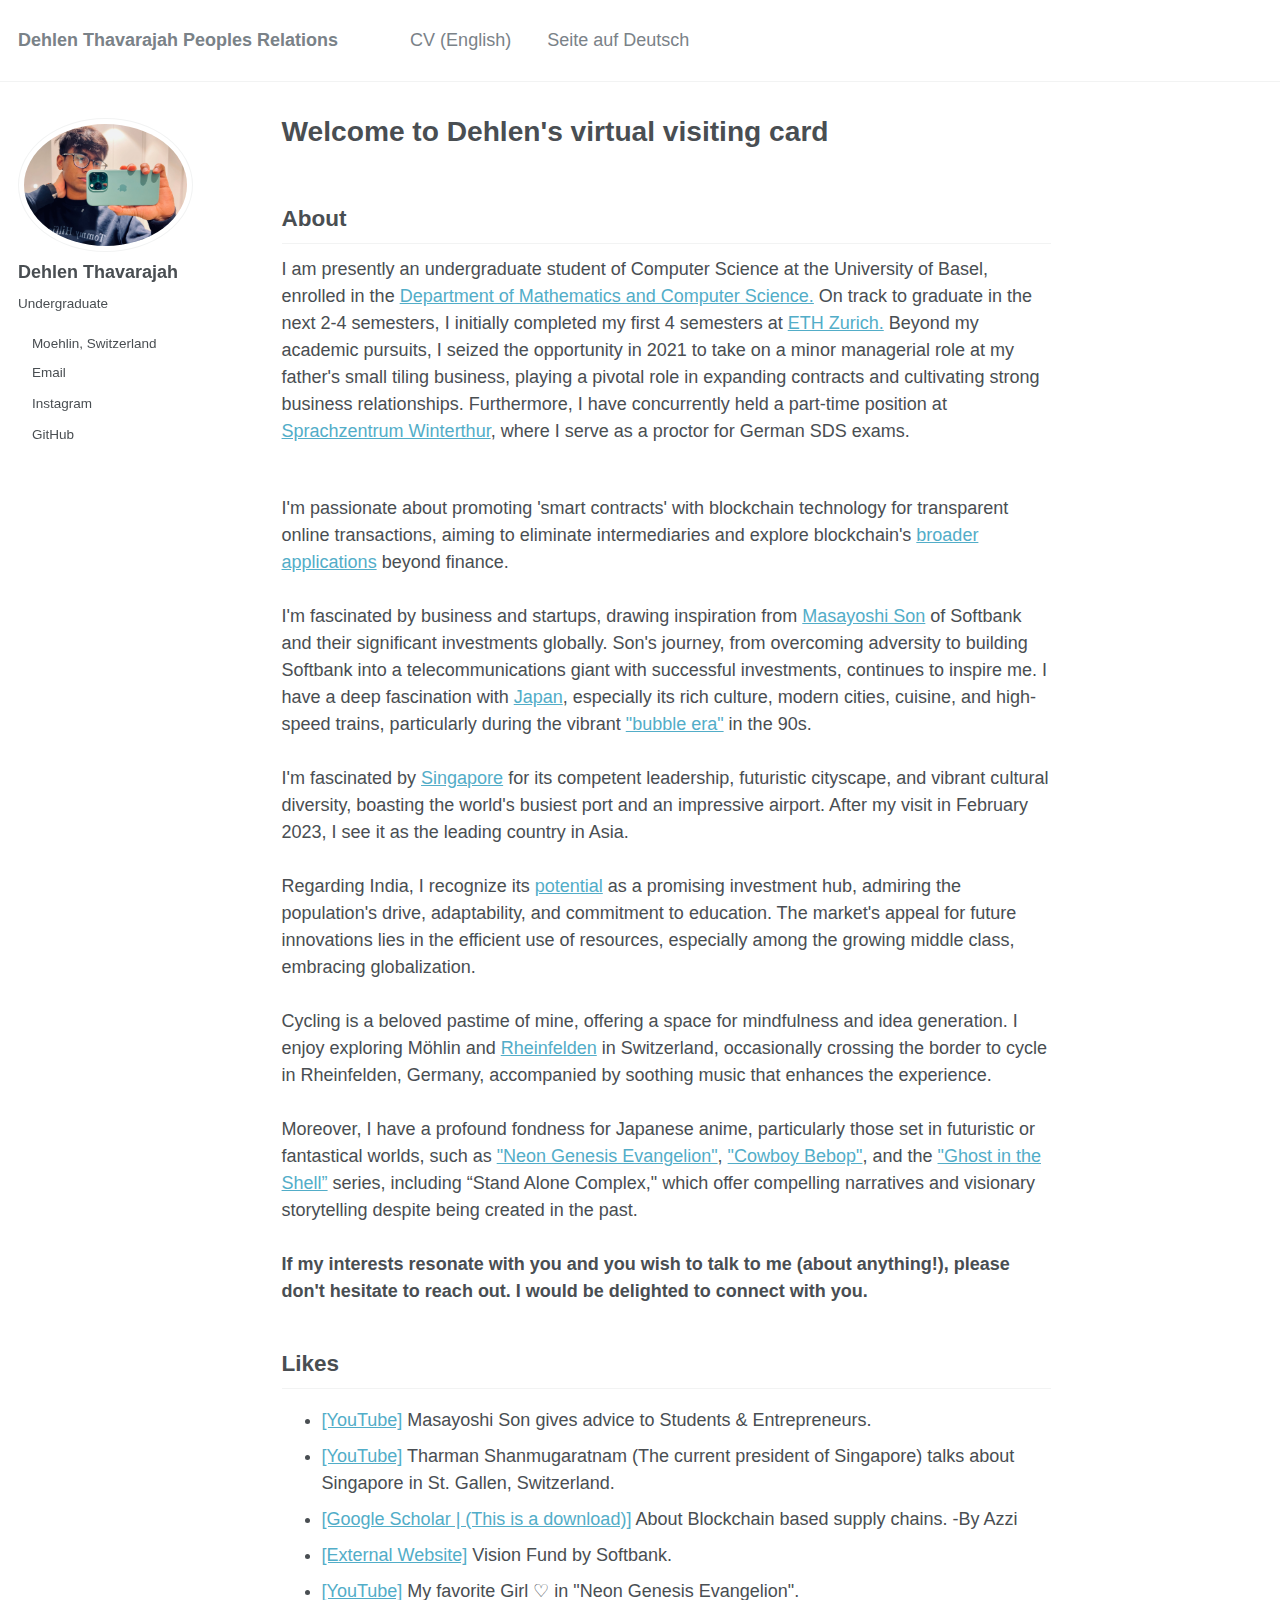
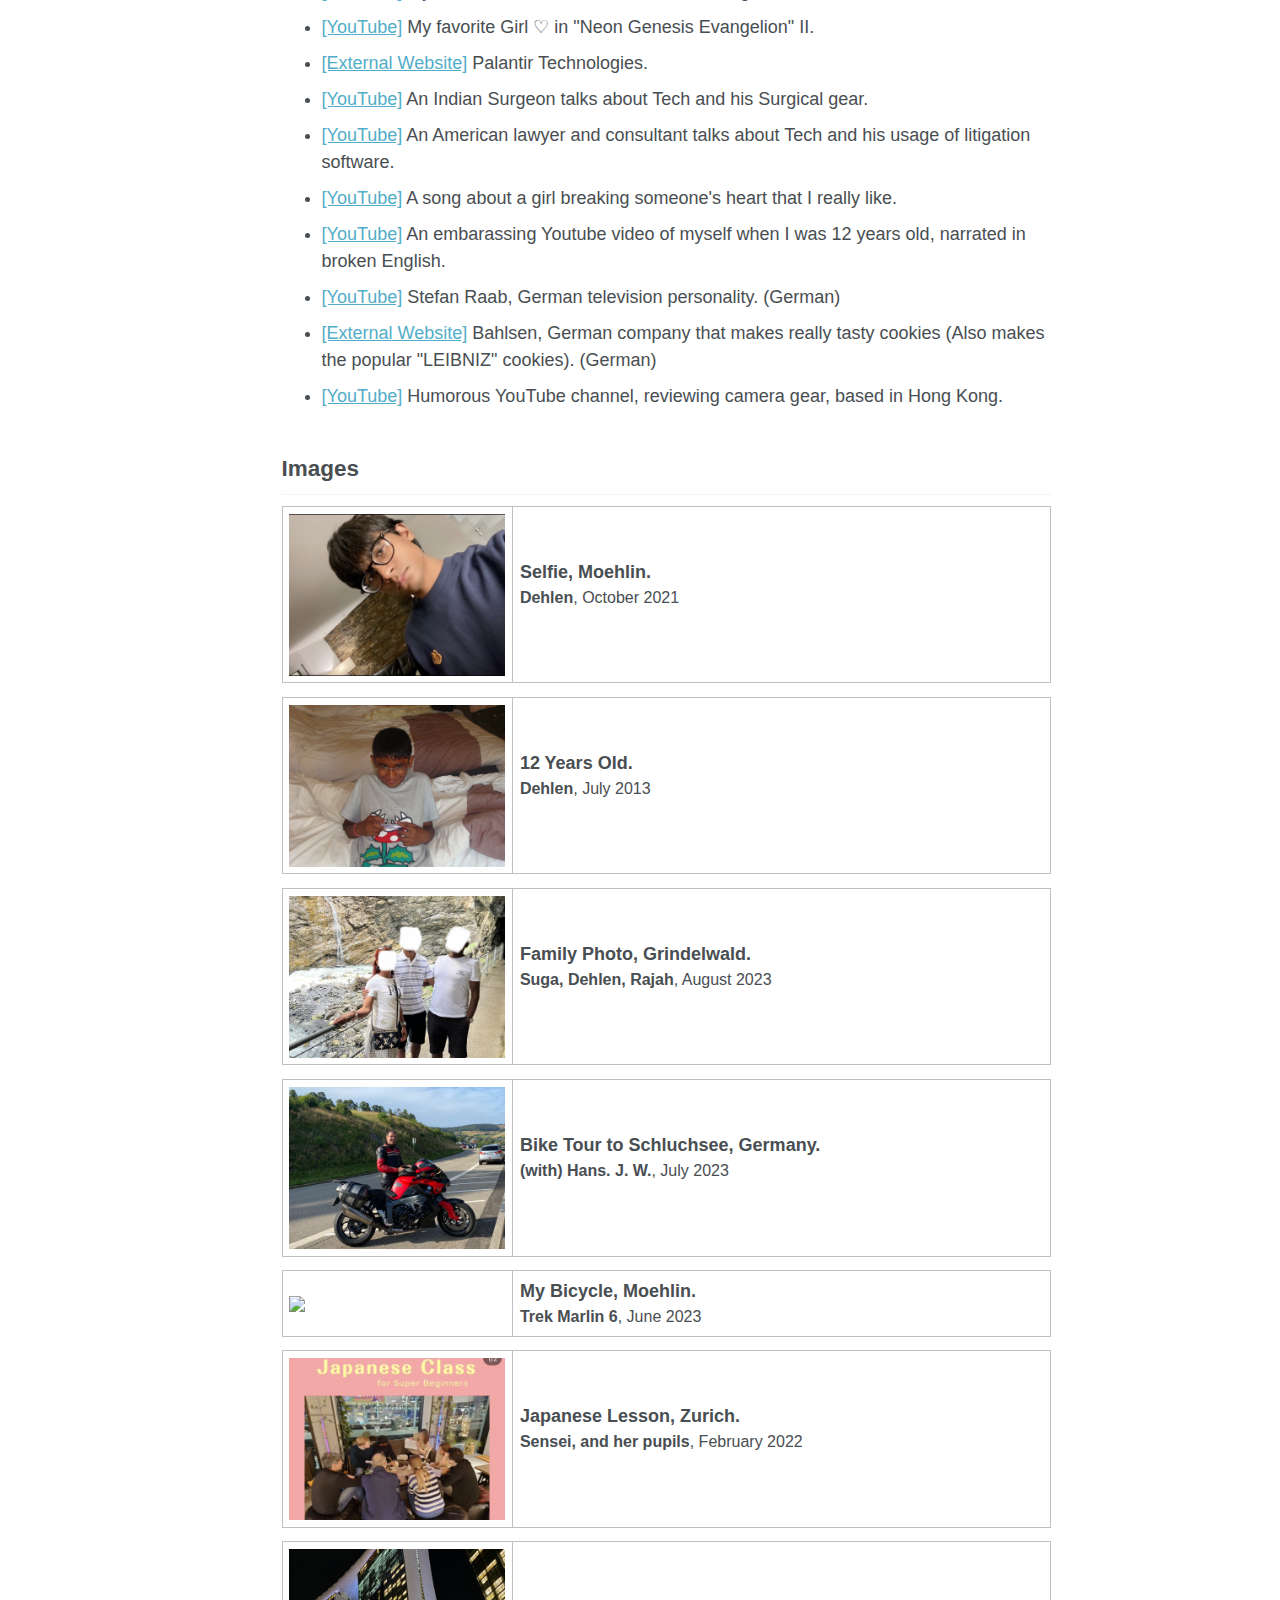
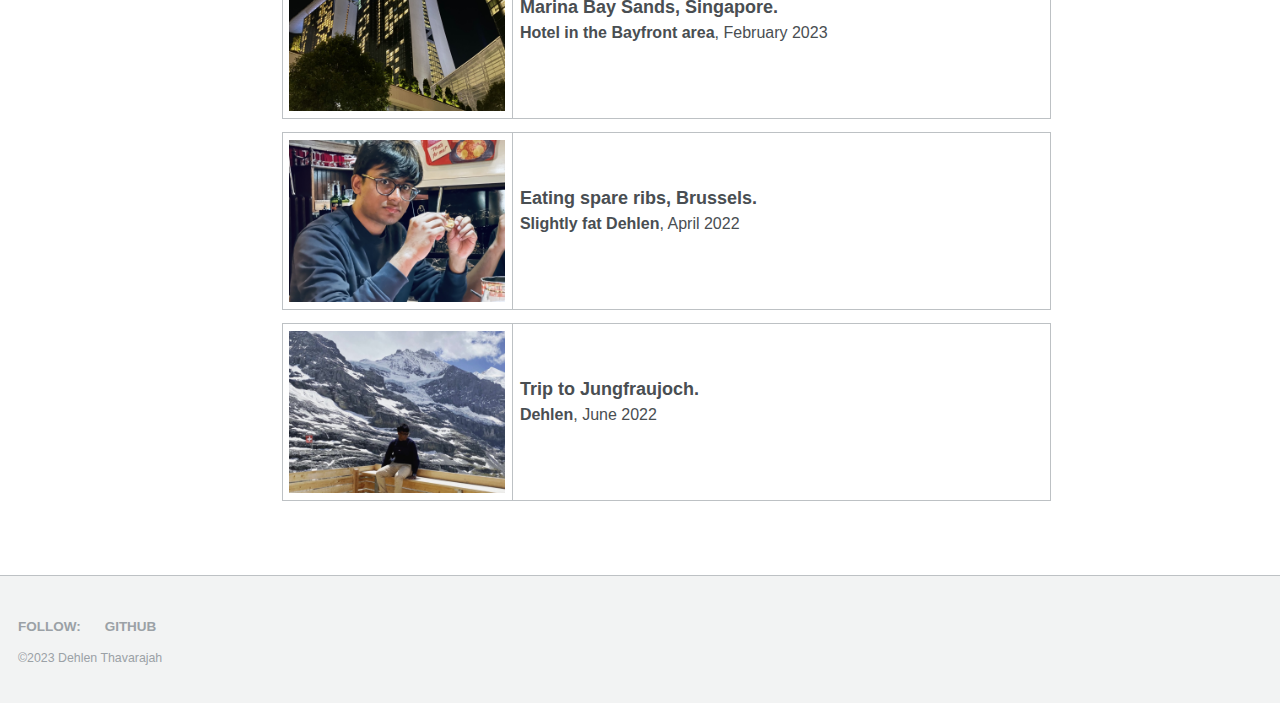
==== commit 47cd649c: "Update index.html" ====
--- a/index.html
+++ b/index.html
@@ -56,7 +56,7 @@
                         <img src="websiteimage.jpeg" class="author__avatar" alt="Dehlen Thavarajah">
                     </div>
                     <div class="author__content">
-                        <h3 class="author__name">Len Thava</h3>
+                        <h3 class="author__name">Dehlen Thavarajah</h3>
                         <p class="author__bio">Undergraduate</p>
                     </div>
                     <div class="author__urls-wrapper">
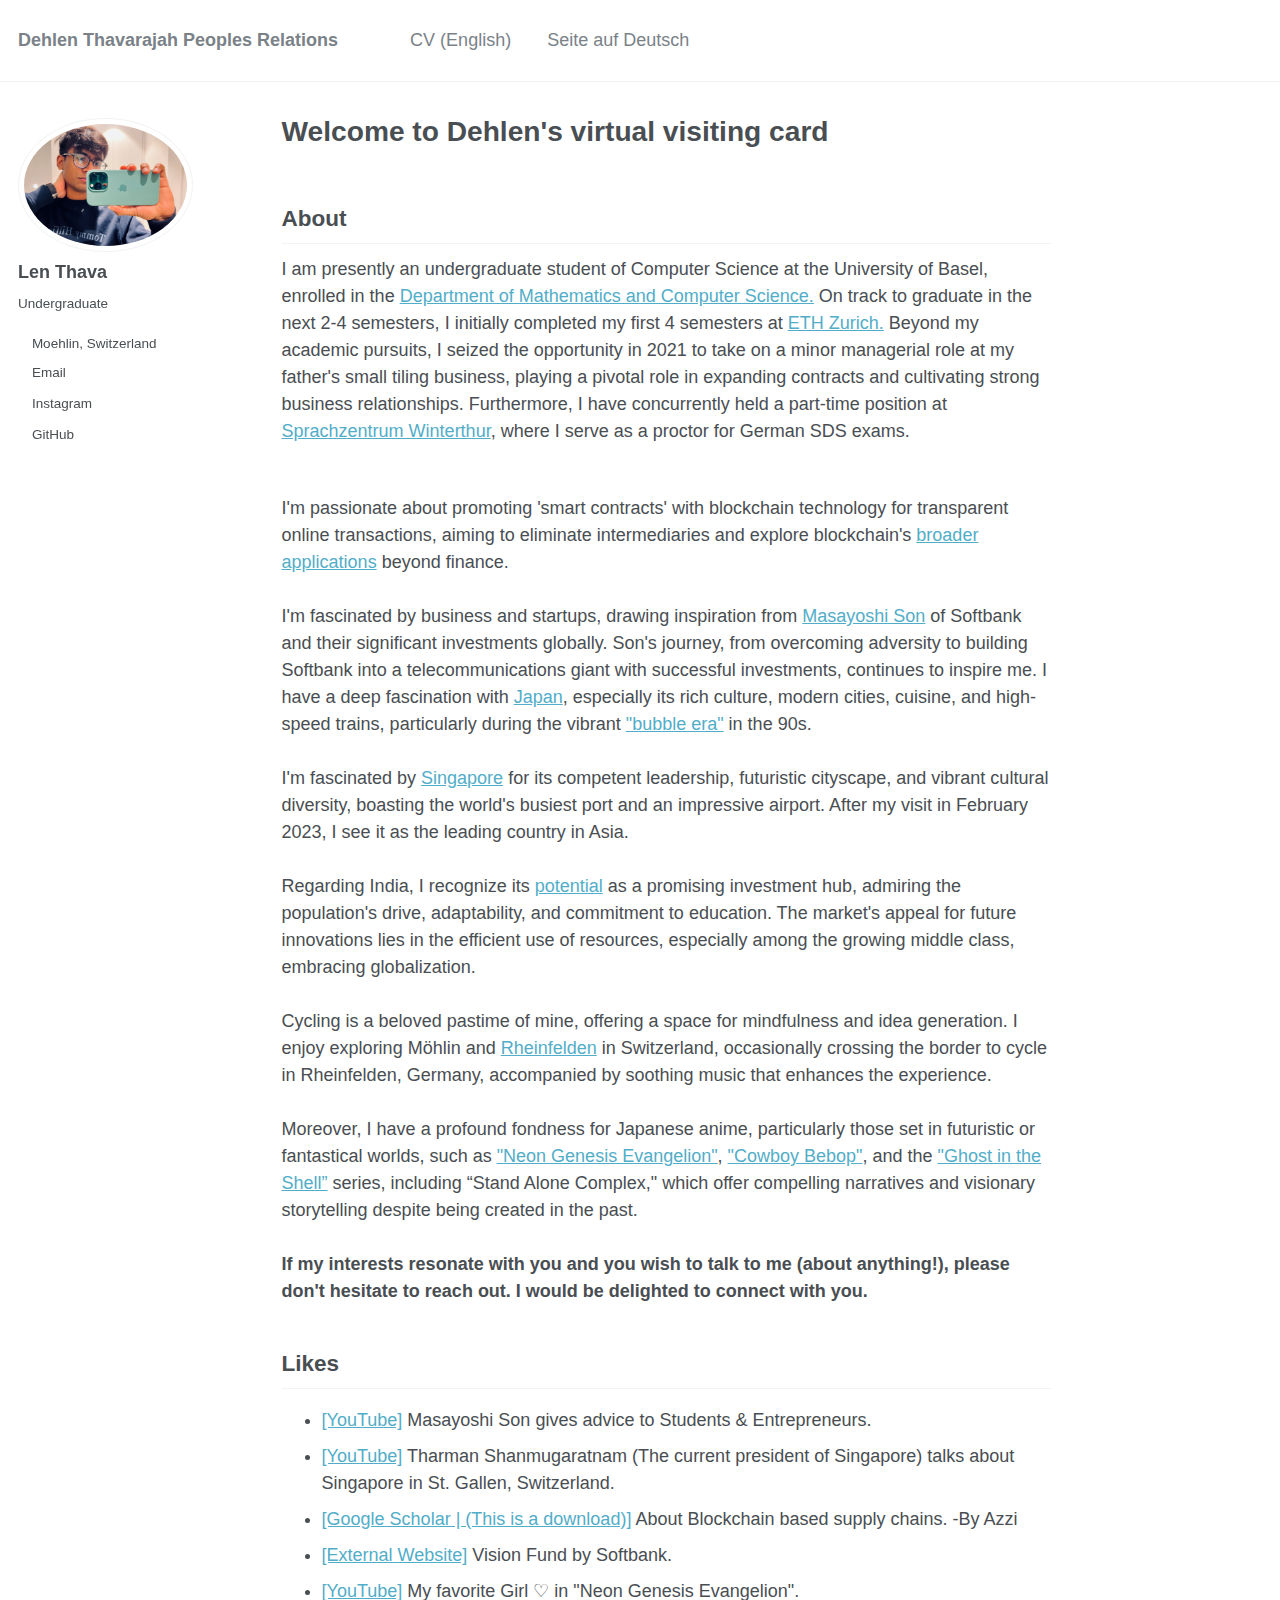
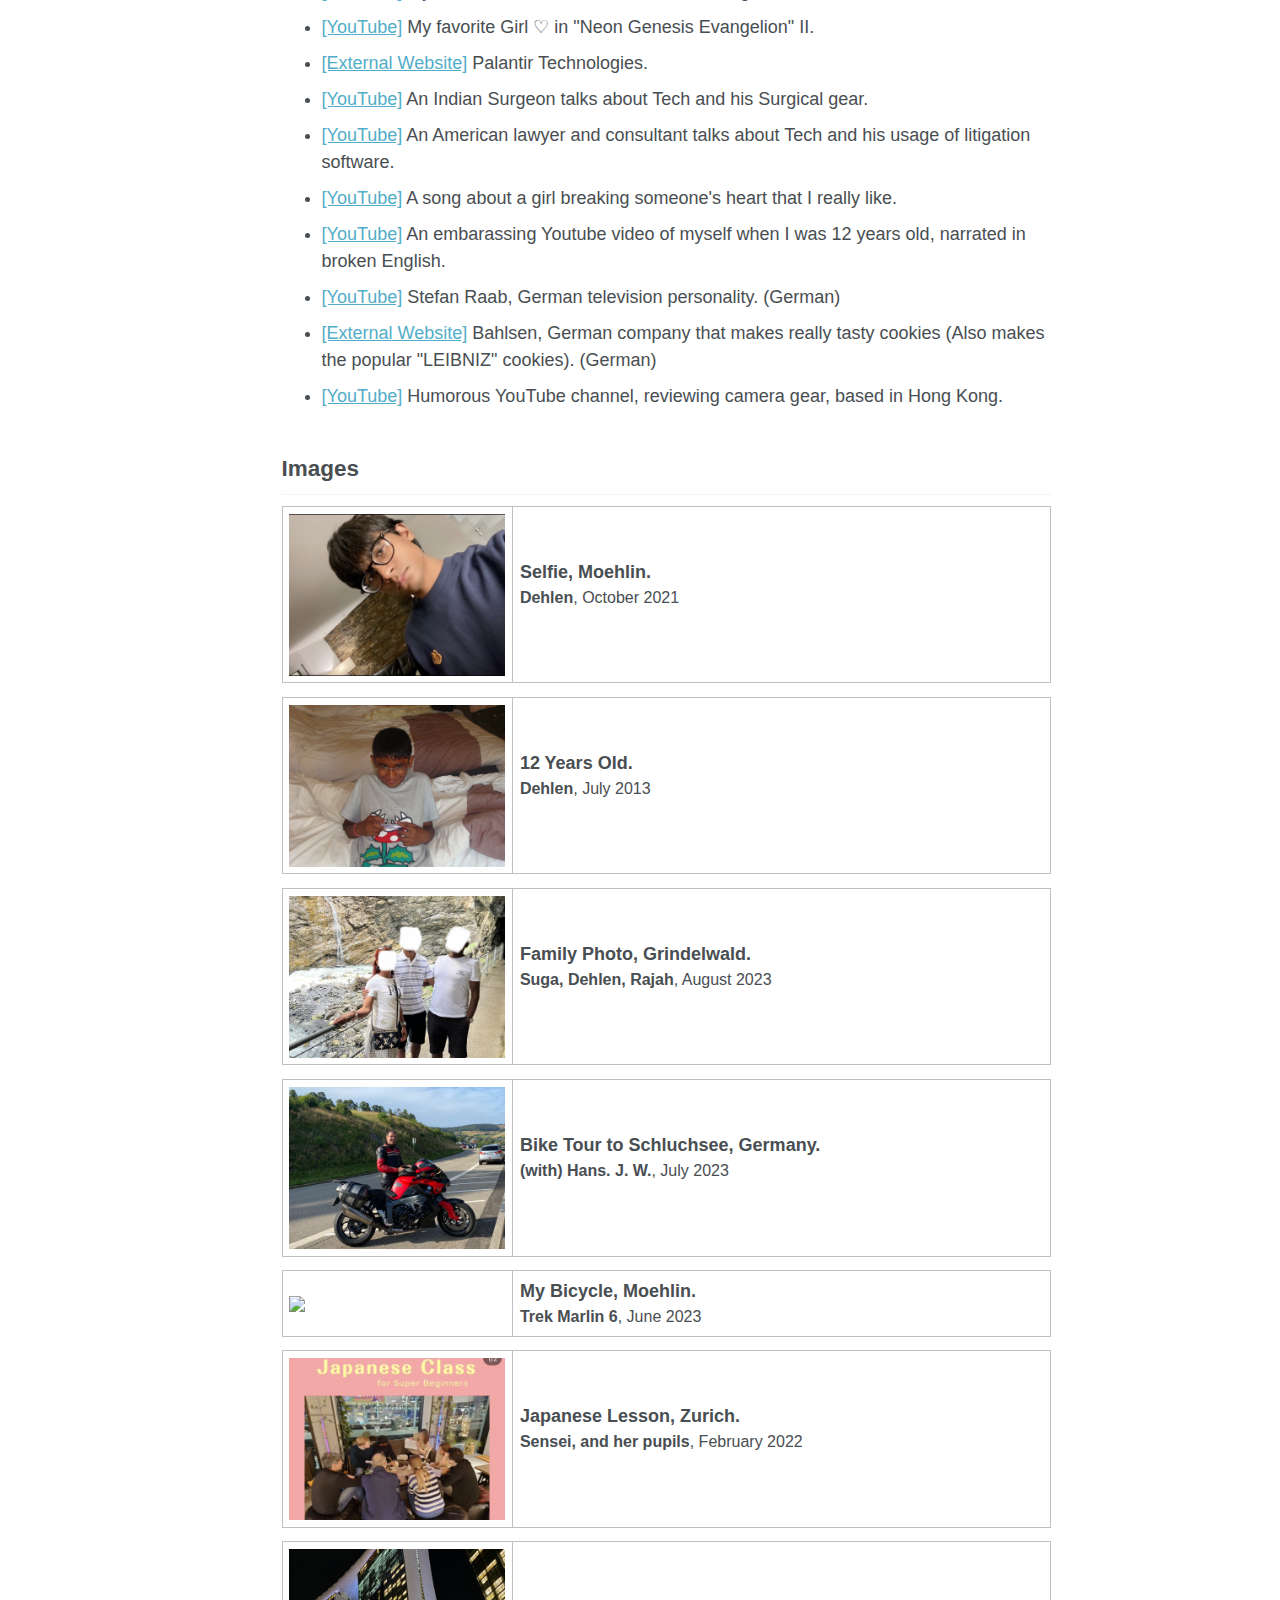
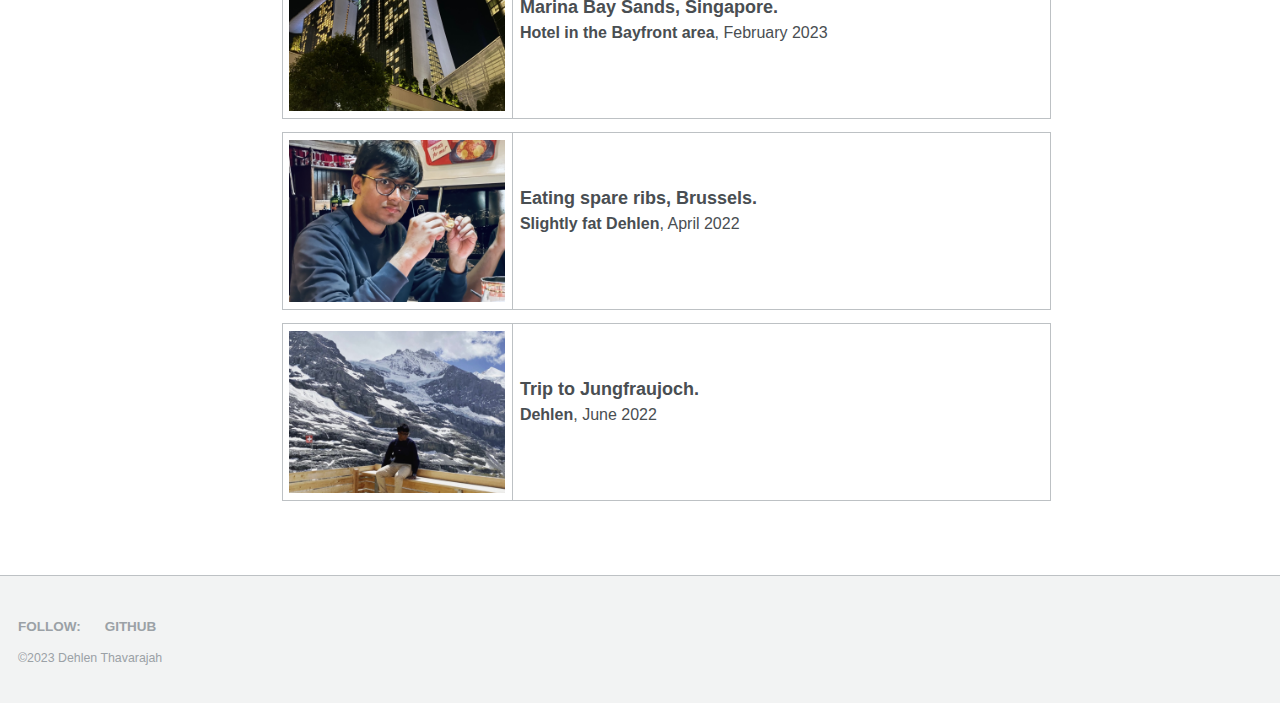
==== commit ef343b41: "Update index.html" ====
--- a/index.html
+++ b/index.html
@@ -56,7 +56,7 @@
                         <img src="websiteimage.jpeg" class="author__avatar" alt="Dehlen Thavarajah">
                     </div>
                     <div class="author__content">
-                        <h3 class="author__name">Dehlen Thavarajah</h3>
+                        <h3 class="author__name">Len Thava</h3>
                         <p class="author__bio">Undergraduate</p>
                     </div>
                     <div class="author__urls-wrapper">
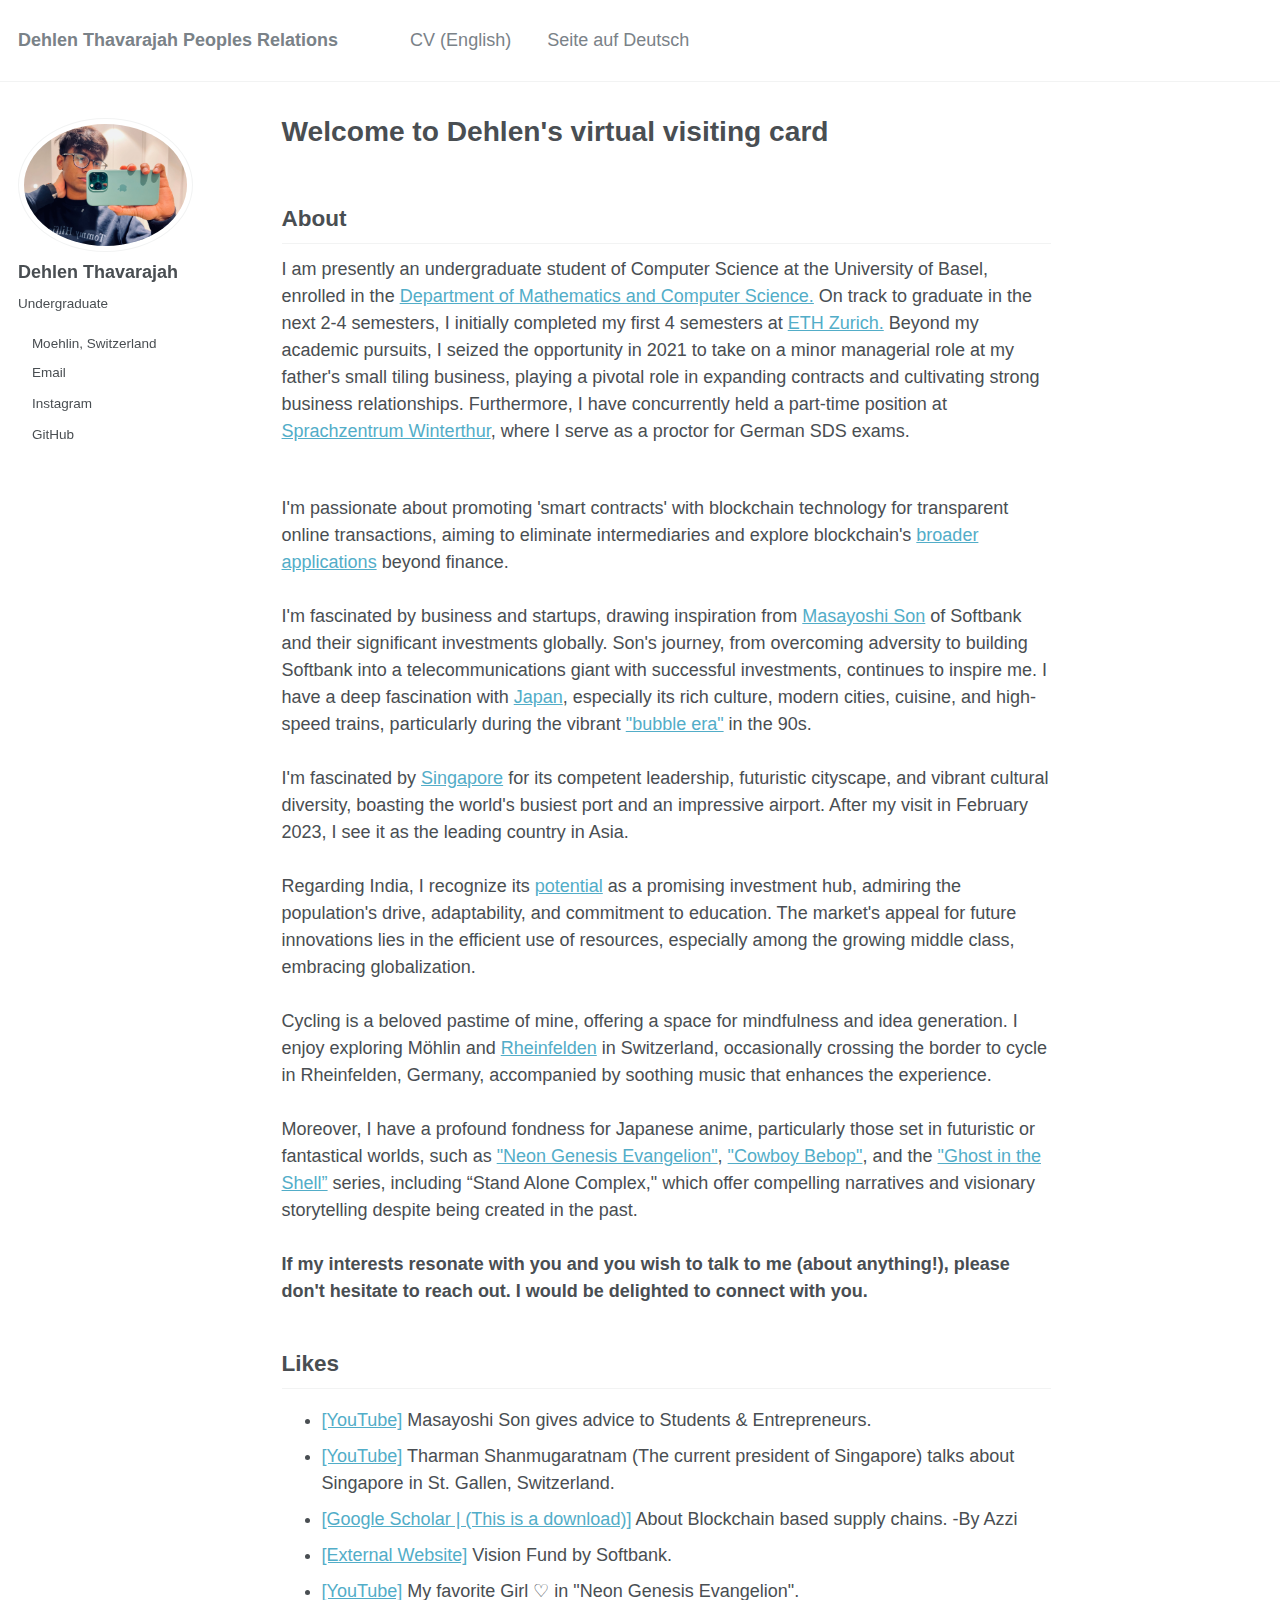
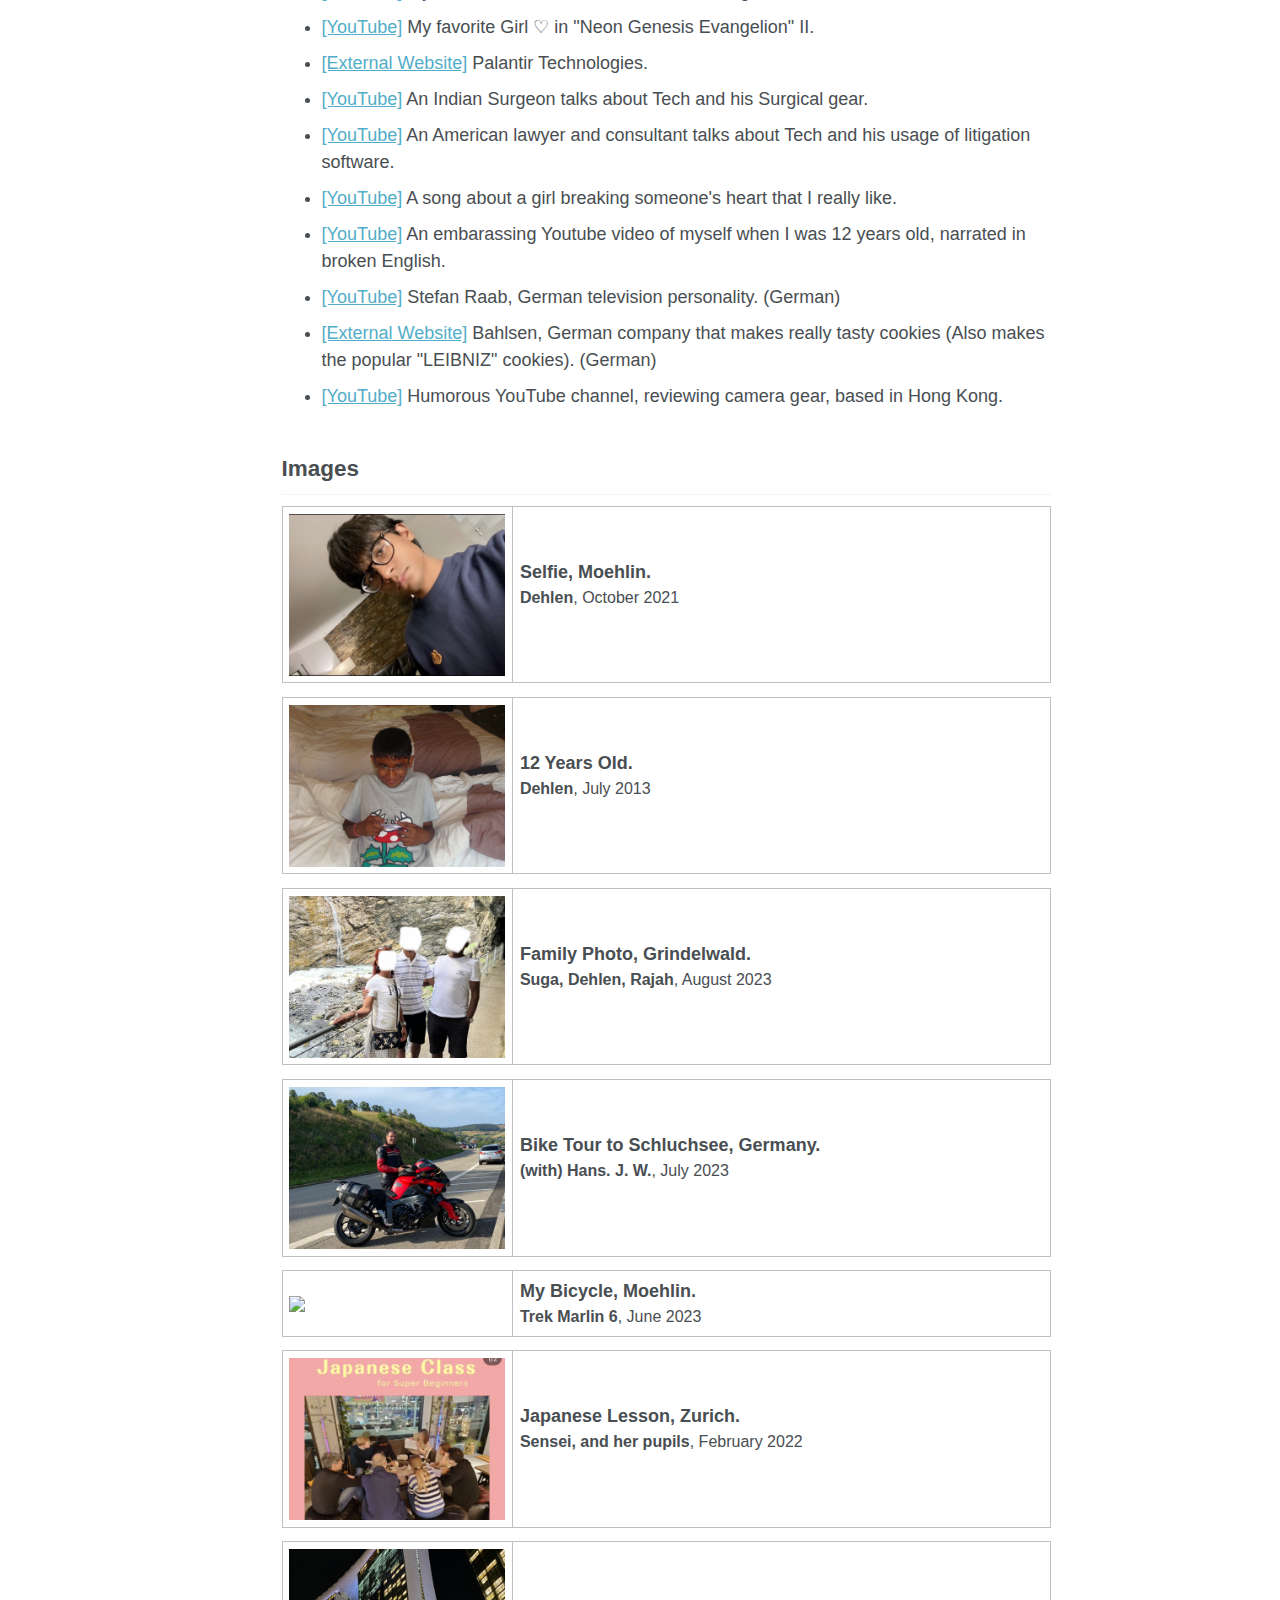
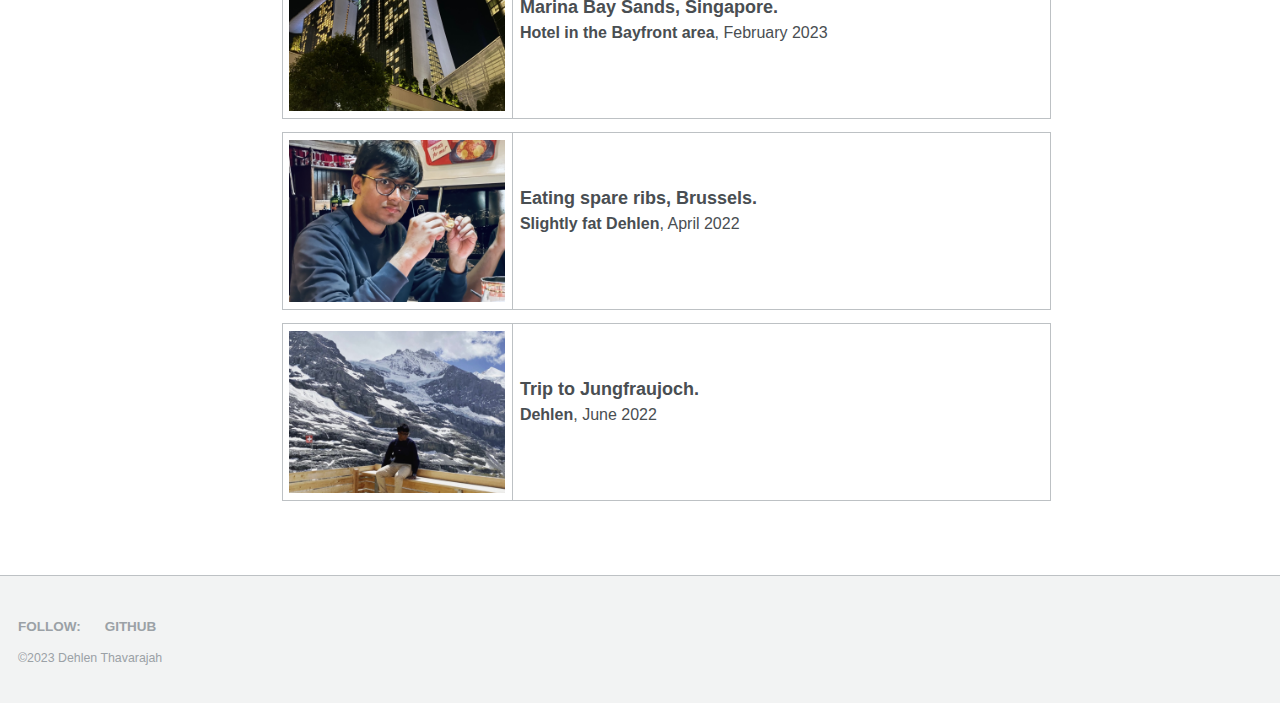
==== commit 08afe162: "Update index.html" ====
--- a/index.html
+++ b/index.html
@@ -56,7 +56,7 @@
                         <img src="websiteimage.jpeg" class="author__avatar" alt="Dehlen Thavarajah">
                     </div>
                     <div class="author__content">
-                        <h3 class="author__name">Len Thava</h3>
+                        <h3 class="author__name">Dehlen Thavarajah</h3>
                         <p class="author__bio">Undergraduate</p>
                     </div>
                     <div class="author__urls-wrapper">
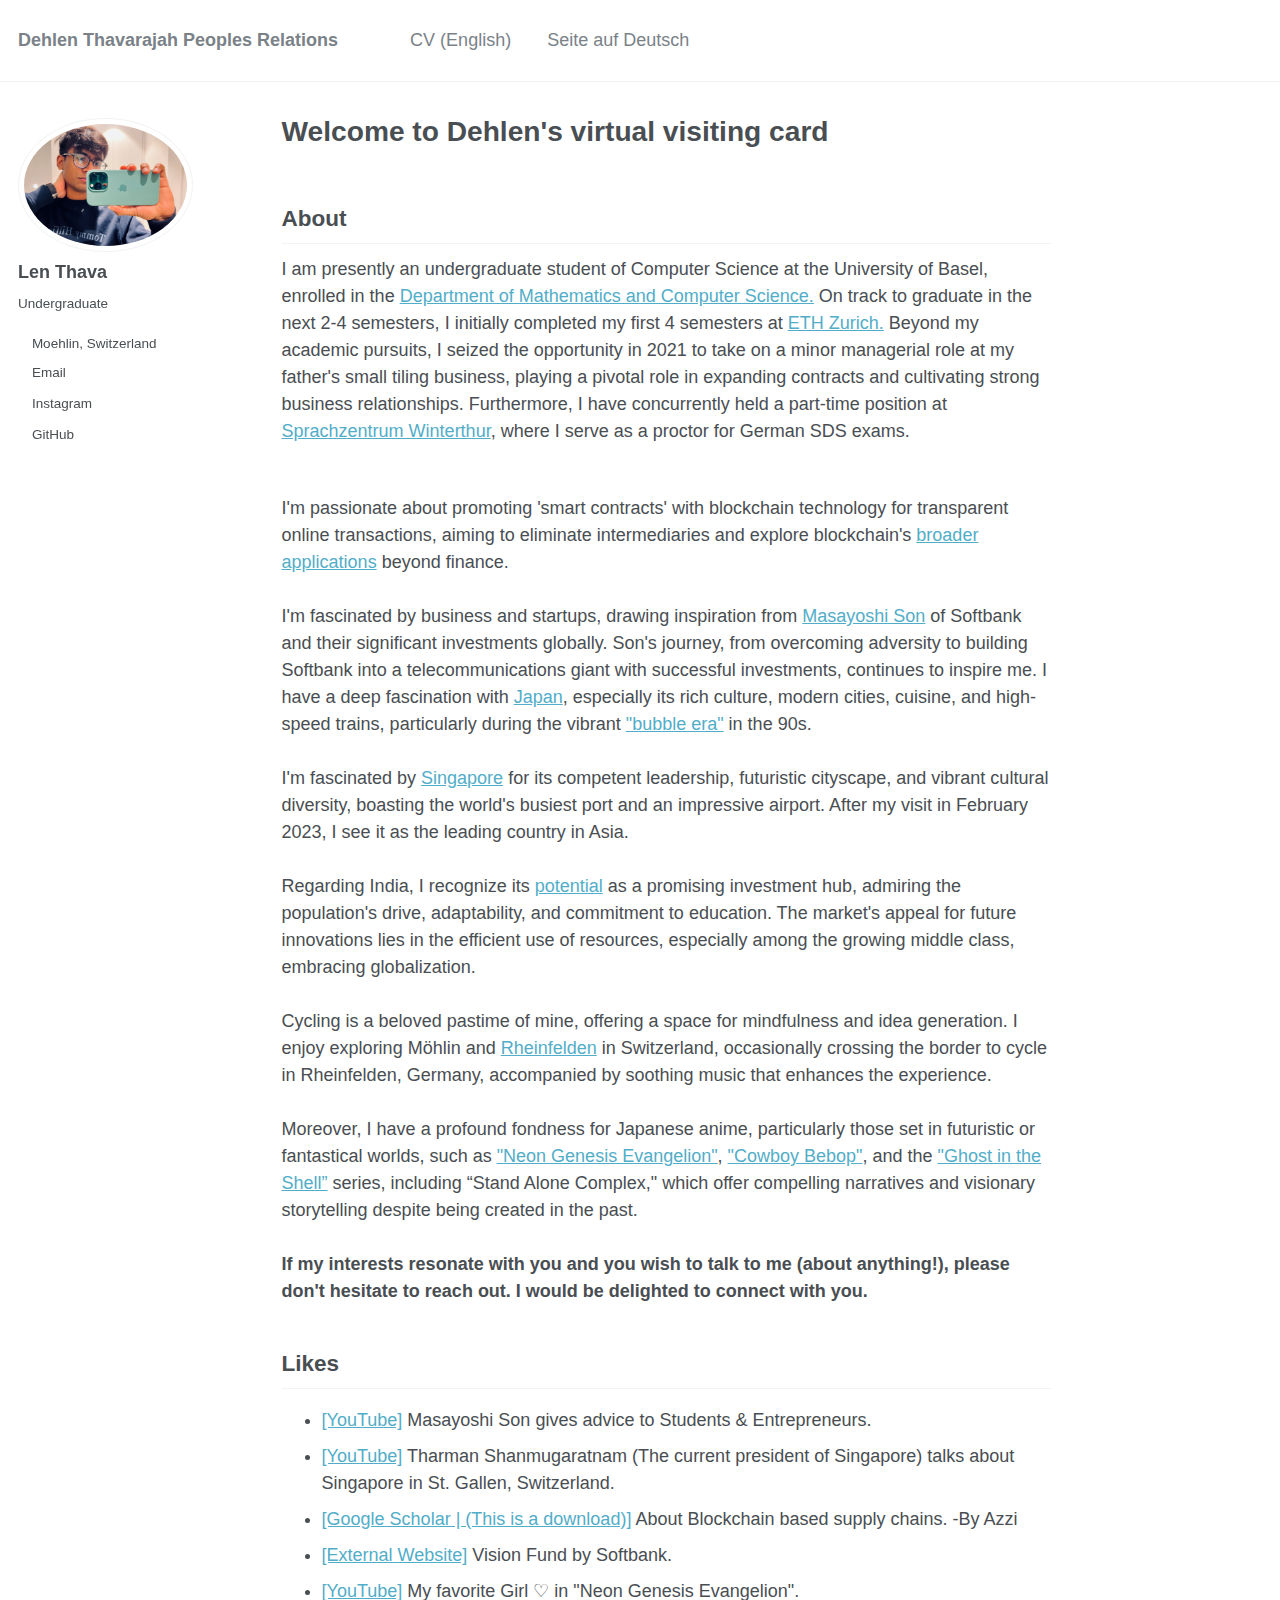
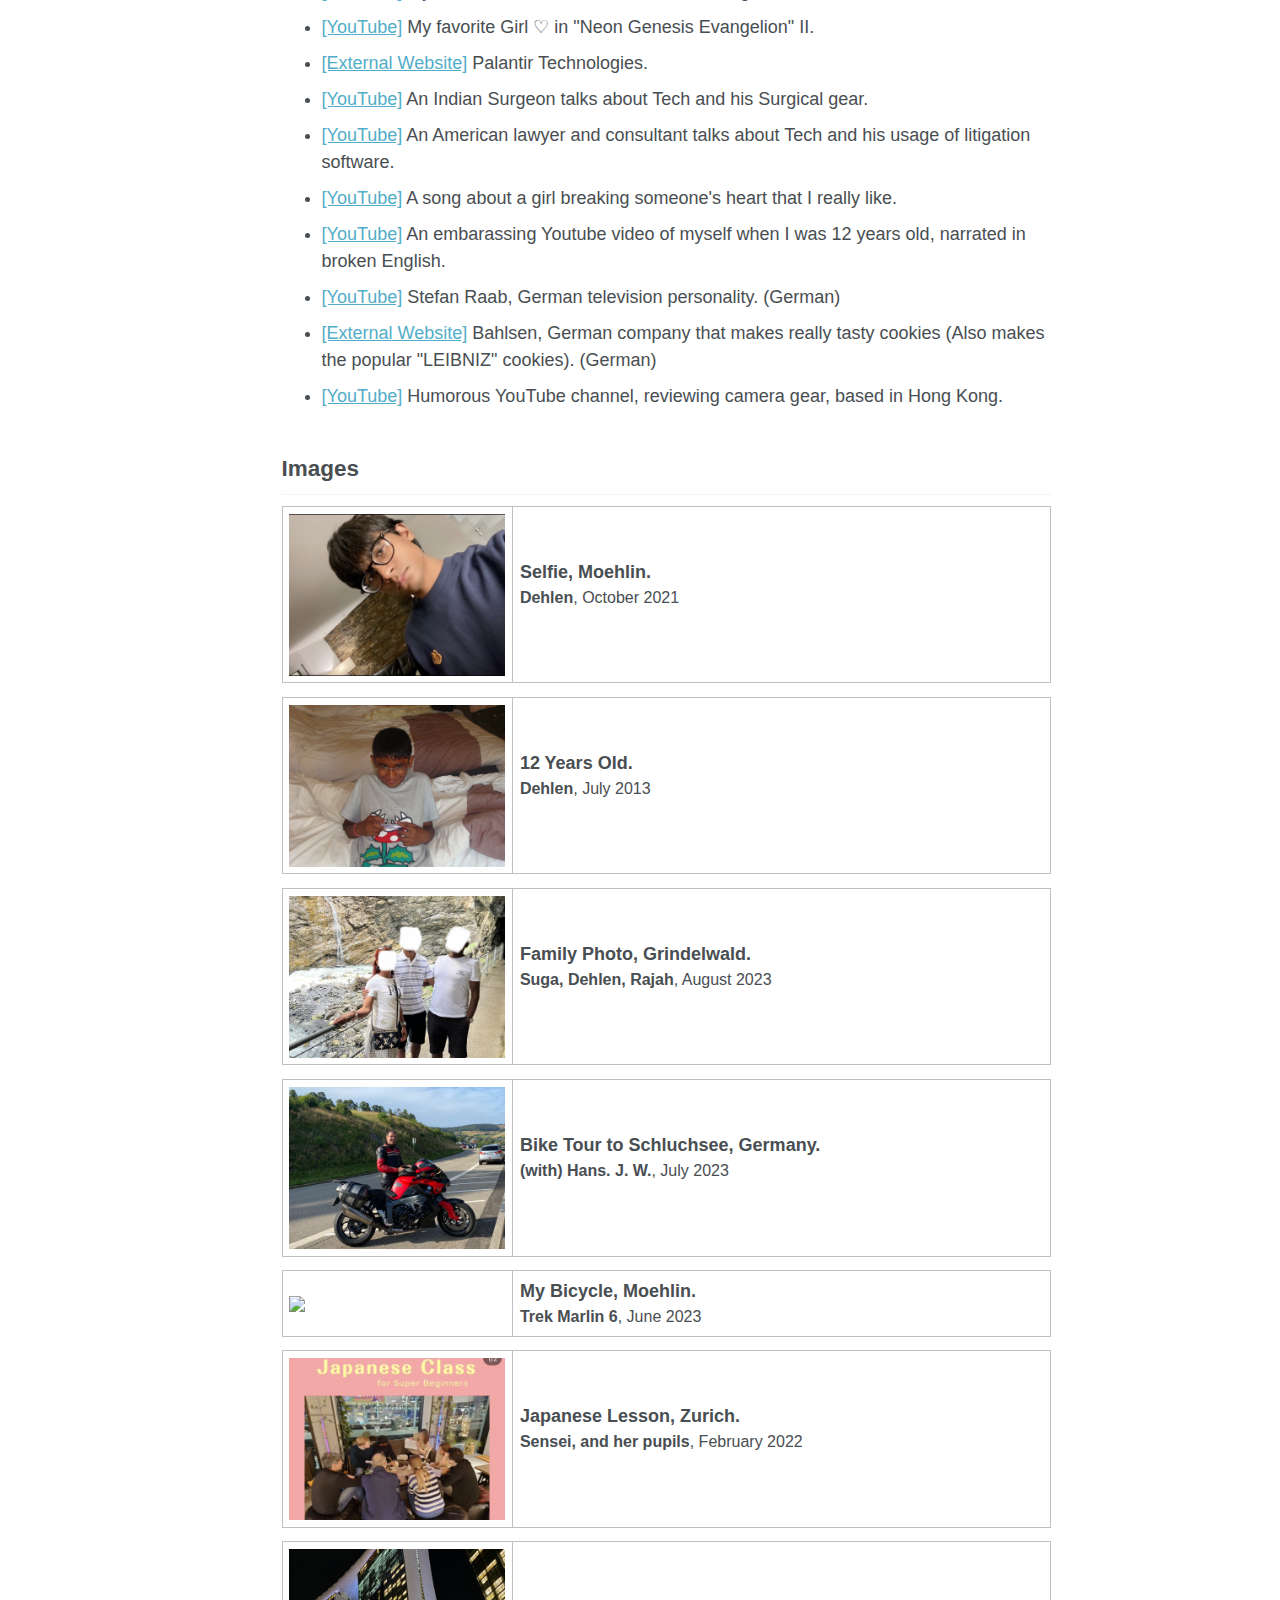
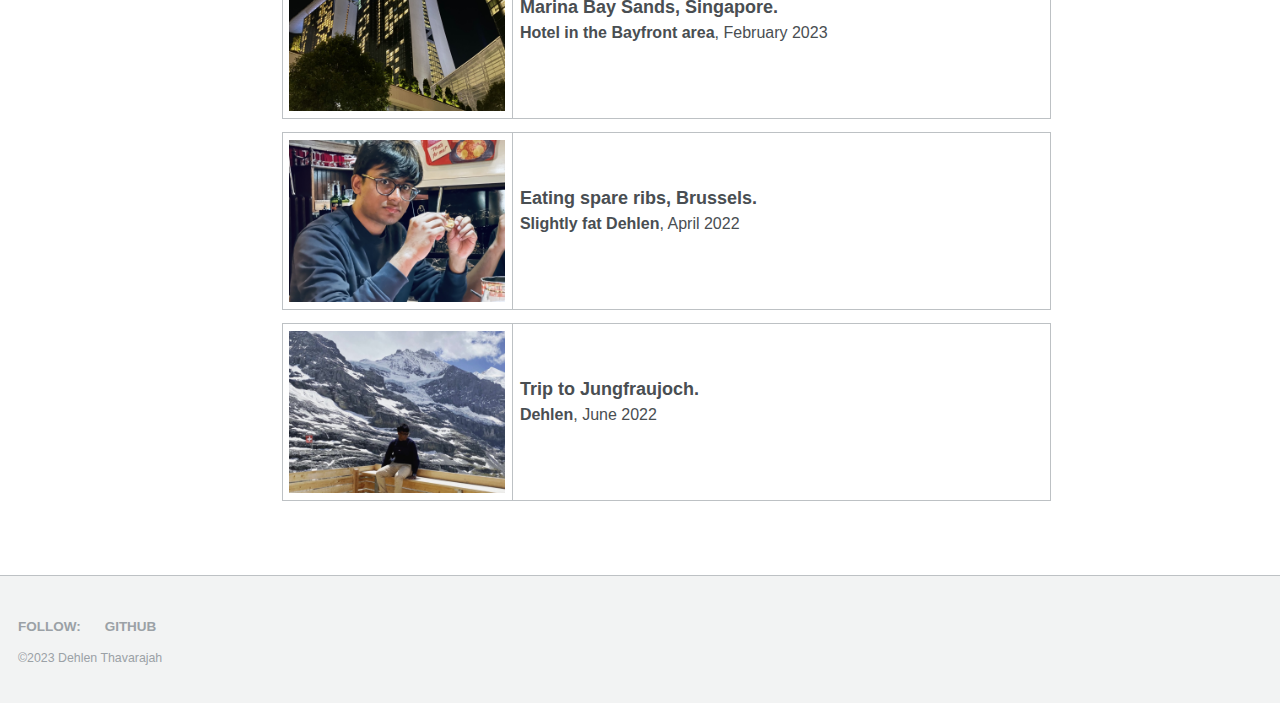
==== commit 5c2236e6: "Update index.html" ====
--- a/index.html
+++ b/index.html
@@ -56,7 +56,7 @@
                         <img src="websiteimage.jpeg" class="author__avatar" alt="Dehlen Thavarajah">
                     </div>
                     <div class="author__content">
-                        <h3 class="author__name">Dehlen Thavarajah</h3>
+                        <h3 class="author__name">Len Thava</h3>
                         <p class="author__bio">Undergraduate</p>
                     </div>
                     <div class="author__urls-wrapper">
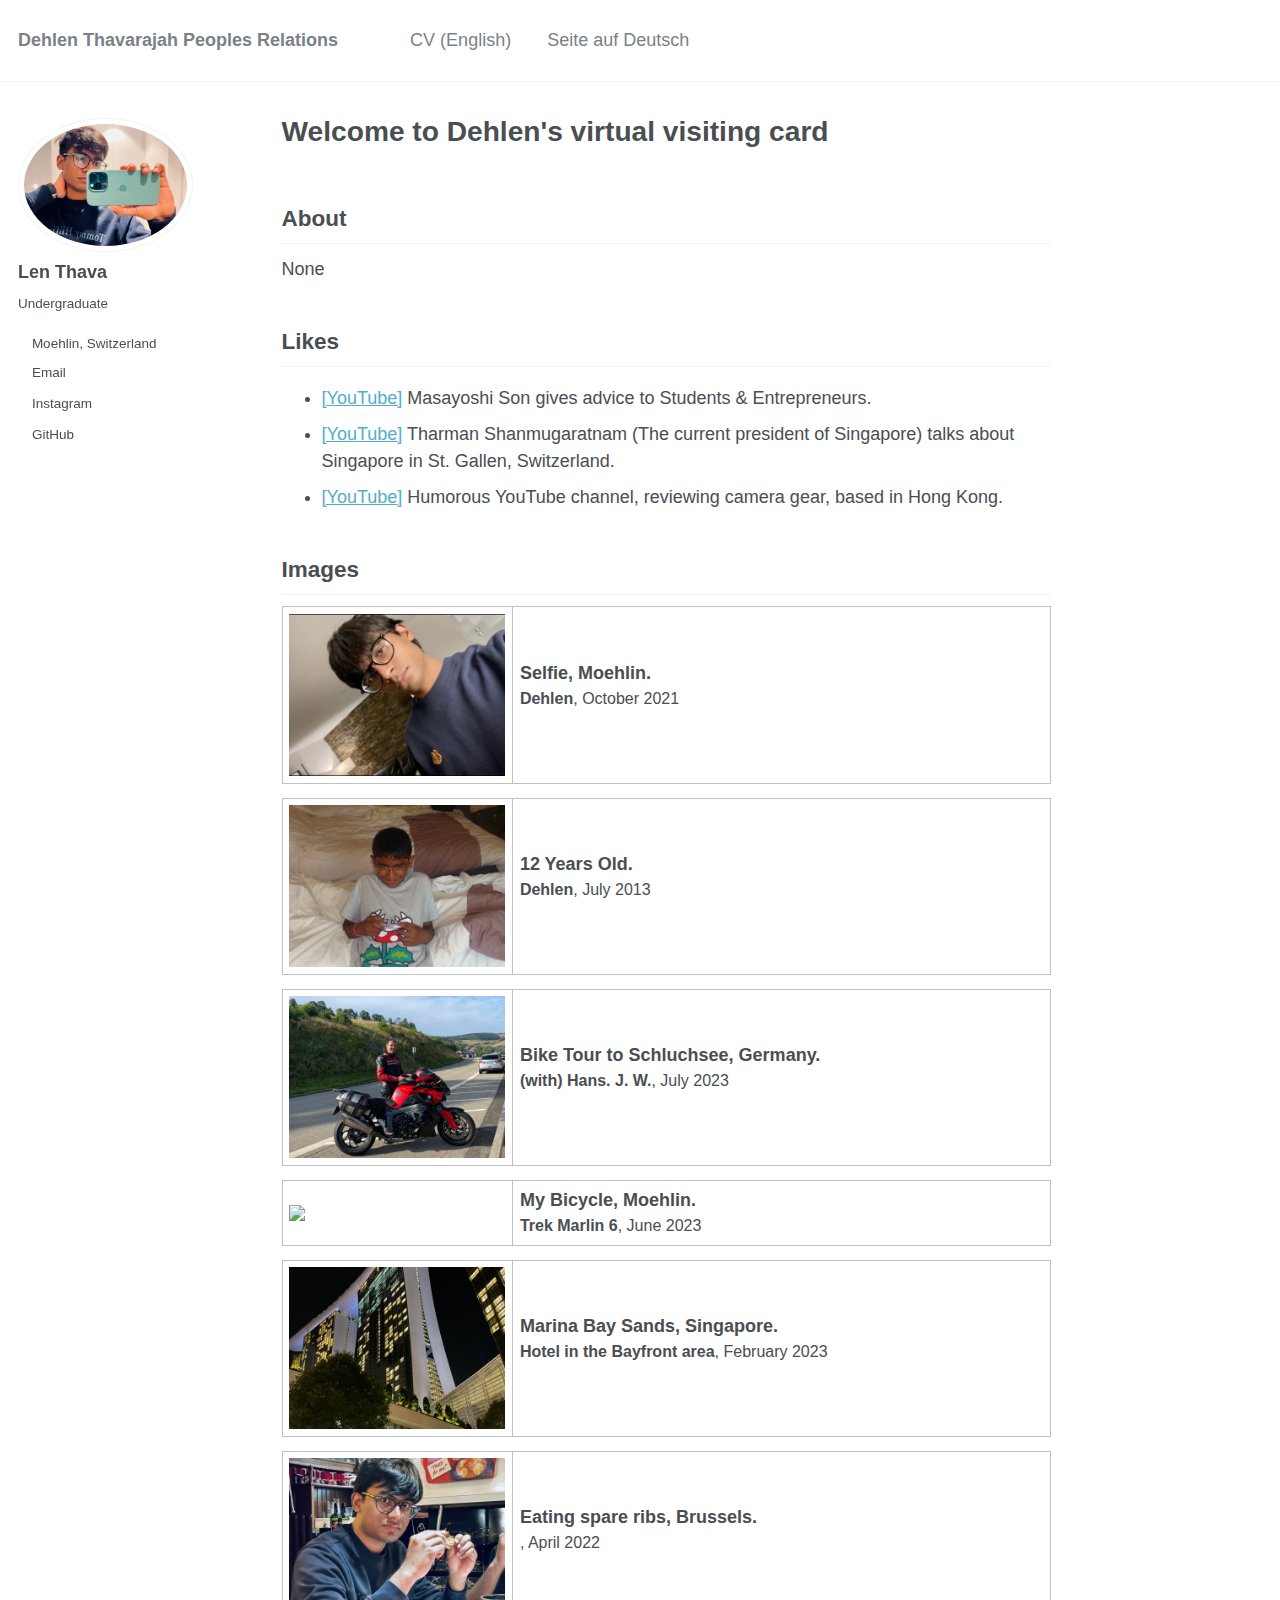
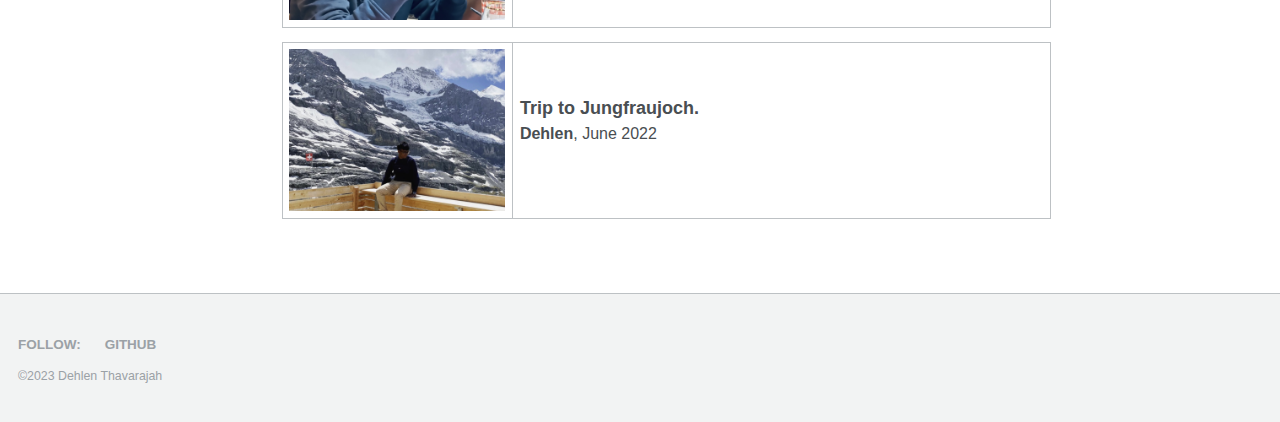
==== commit 269440c8: "Update index.html" ====
--- a/index.html
+++ b/index.html
@@ -100,18 +100,7 @@
                     </header>
                     <section class="page__content" itemprop="text">
                         <h2 id="biography">About</h2>
-                        <p>
-                            I am presently an undergraduate student of Computer Science at the University of Basel, enrolled in the <a href="https://dmi.unibas.ch/en/studies/computer-science/">Department of Mathematics and Computer Science.</a> On track to graduate in the next 2-4 semesters, I initially completed my first 4 semesters at <a href="https://inf.ethz.ch">ETH Zurich.</a> Beyond my academic pursuits, I seized the opportunity in 2021 to take on a minor managerial role at my father's small tiling business, playing a pivotal role in expanding contracts and cultivating strong business relationships. Furthermore, I have concurrently held a part-time position at <a href="https://sprachzentrum.ch">Sprachzentrum Winterthur</a>, where I serve as a proctor for German SDS exams.
-                        </p> <br>
-                        <p>I'm passionate about promoting 'smart contracts' with blockchain technology for transparent online transactions, aiming to eliminate intermediaries and explore blockchain's <a href="https://aws.amazon.com/blockchain/decentralization-in-blockchain/#:~:text=In%20a%20decentralized%20blockchain%20network,the%20members%20in%20the%20network.">broader applications</a> beyond finance. <br><br>I'm fascinated by business and startups, drawing inspiration from <a href="https://group.softbank/en/about/officer/son">Masayoshi Son</a> of Softbank and their significant investments globally. Son's journey, from overcoming adversity to building Softbank into a telecommunications giant with successful investments, continues to inspire me. I have a deep fascination with <a href="https://www3.nhk.or.jp/nhkworld/en/ondemand/program/video/diveintokyo/?type=tvEpisode&">Japan</a>, especially its rich culture, modern cities, cuisine, and high-speed trains, particularly during the vibrant <a href="https://www.google.com/search?client=safari&rls=en&q=japan+gdp+per+capita+1995&ie=UTF-8&oe=UTF-8">"bubble era"</a> in the 90s.<br><br>
-                            I'm fascinated by <a href="https://www.youtube.com/watch?v=beB249dZFlQ">Singapore</a> for its competent leadership, futuristic cityscape, and vibrant cultural diversity, boasting the world's busiest port and an impressive airport. After my visit in February 2023, I see it as the leading country in Asia.<br><br>
-                            Regarding India, I recognize its <a href="https://www.youtube.com/watch?v=jFngMxfomk4">potential</a>
-                     as a promising investment hub, admiring the population's drive, adaptability, and commitment to education. The market's appeal for future innovations lies in the efficient use of resources, especially among the growing middle class, embracing globalization.<br><br>
-                    
-                            Cycling is a beloved pastime of mine, offering a space for mindfulness and idea generation. I enjoy exploring Möhlin and <a href="https://www.tourismus-rheinfelden.ch/en">Rheinfelden</a> in Switzerland, occasionally crossing the border to cycle in Rheinfelden, Germany, accompanied by soothing music that enhances the experience.<br><br>
-                            Moreover, I have a profound fondness for Japanese anime, particularly those set in futuristic or fantastical worlds, such as <a href="https://www.netflix.com/ch-en/title/81033445">"Neon Genesis Evangelion"</a>, <a href="https://www.netflix.com/ch-en/title/80001305">"Cowboy Bebop"</a>, and the <a href="https://en.wikipedia.org/wiki/Ghost_in_the_Shell:_Stand_Alone_Complex">"Ghost in the Shell”</a> series, including “Stand Alone Complex," which offer compelling narratives and visionary storytelling despite being created in the past.<br><br>
-                             <strong>If my interests resonate with you and you wish to talk to me (about anything!), please don't hesitate to reach out. I would be delighted to connect with you.</strong>
-                        </p>
+                     <P>None</p>
                         <p>
                         <!--ddd-->
                         </p>
@@ -119,17 +108,6 @@
                         <ul>
                             <li><a href="https://www.youtube.com/watch?v=Lhpof1PlXY0">[YouTube]</a> Masayoshi Son gives advice to Students & Entrepreneurs.</li>
                             <li><a href="https://www.youtube.com/watch?v=hpwPciW74b8">[YouTube]</a> Tharman Shanmugaratnam (The current president of Singapore) talks about Singapore in St. Gallen, Switzerland.</li>
-                            <li><a href="https://scholar.google.ch/scholar_url?url=https://arodes.hes-so.ch/record/4077/files/Published%2520version.pdf&hl=en&sa=X&ei=xGU-ZZPIEpXKsQKyqK-wAw&scisig=AFWwaebcFdlMOQjOawEhimUXQFD-&oi=scholarr">[Google Scholar | (This is a download)]</a> About Blockchain based supply chains. -By Azzi</li>
-                            <li><a href="https://visionfund.com/uk/work-with-us">[External Website]</a> Vision Fund by Softbank.</li>
-                            <li><a href="https://www.youtube.com/watch?v=eLgMaIqyocc">[YouTube]</a> My favorite Girl ♡ in "Neon Genesis Evangelion".</li>
-                            <li><a href="https://www.youtube.com/watch?v=AGCIugWmmas">[YouTube]</a> My favorite Girl ♡ in "Neon Genesis Evangelion" II.</li>
-                            <li><a href="https://www.palantir.com">[External Website]</a> Palantir Technologies.</li>
-                            <li><a href="https://www.youtube.com/watch?v=dXeeMxKnim4">[YouTube]</a> An Indian Surgeon talks about Tech and his Surgical gear.</li>
-                            <li><a href="https://www.youtube.com/watch?v=4gXF0YKn03A">[YouTube]</a> An American lawyer and consultant talks about Tech and his usage of litigation software.</li>
-                            <li><a href="https://www.youtube.com/watch?v=gfbTvv076dQ">[YouTube]</a> A song about a girl breaking someone's heart that I really like.</li>
-                            <li><a href="https://www.youtube.com/watch?v=4FxpI886JYY">[YouTube]</a> An embarassing Youtube video of myself when I was 12 years old, narrated in broken English.</li>
-                            <li><a href="https://www.youtube.com/watch?v=CCf5sVfm0Po">[YouTube]</a> Stefan Raab, German television personality. (German)</li>
-                            <li><a href="https://www.bahlsen.com/us/en">[External Website]</a> Bahlsen, German company that makes really tasty cookies (Also makes the popular "LEIBNIZ" cookies). (German)</li>
                             <li><a href="https://www.youtube.com/watch?v=fN4cRVmtBL4">[YouTube]</a> Humorous YouTube channel, reviewing camera gear, based in Hong Kong.</li>
                         </ul>
                         <!-- Se-->
@@ -170,24 +148,7 @@
                                 </th>
                             </tr>
                         </table>
-                        <table style="width:100%">
-                            <tr>
-                                <th width="30%">
-                                    <img src="family.jpg" width="350"/>
-                                </th>
-                                <th style="text-align:left" width="70%">
-                                    <span style="font-size:18px">Family Photo, Grindelwald.</span>
-                                    <br/>
-                                    <span style="font-size:16px">
-                                        Suga, Dehlen, Rajah<span style="font-weight:normal">, August 2023</span>
-                                    </span>
-                                    <br/>
-                                    
-                                    <br/>
-                                    
-                                </th>
-                            </tr>
-                        </table>
+                 
                         <table style="width:100%">
                             <tr>
                                 <th width="30%">
@@ -223,24 +184,7 @@
                                 </th>
                             </tr>
                         </table>
-                        <table style="width:100%">
-                            <tr>
-                                <th width="30%">
-                                    <img src="japan.jpg" width="350"/>
-                                </th>
-                                <th style="text-align:left" width="70%">
-                                    <span style="font-size:18px">Japanese Lesson, Zurich.</span>
-                                    <br/>
-                                    <span style="font-size:16px">
-                                        Sensei, and her pupils<span style="font-weight:normal">, February 2022</span>
-                                    </span>
-                                    <br/>
-                                    
-                                    <br/>
-                                  
-                                </th>
-                            </tr>
-                        </table>
+                    
                         <table style="width:100%">
                             <tr>
                                 <th width="30%">
@@ -268,7 +212,7 @@
                                     <span style="font-size:18px">Eating spare ribs, Brussels.</span>
                                     <br/>
                                     <span style="font-size:16px">
-                                        Slightly fat Dehlen<span style="font-weight:normal">, April 2022</span>
+                                        <span style="font-weight:normal">, April 2022</span>
                                     </span>
                                     <br/>
                                     
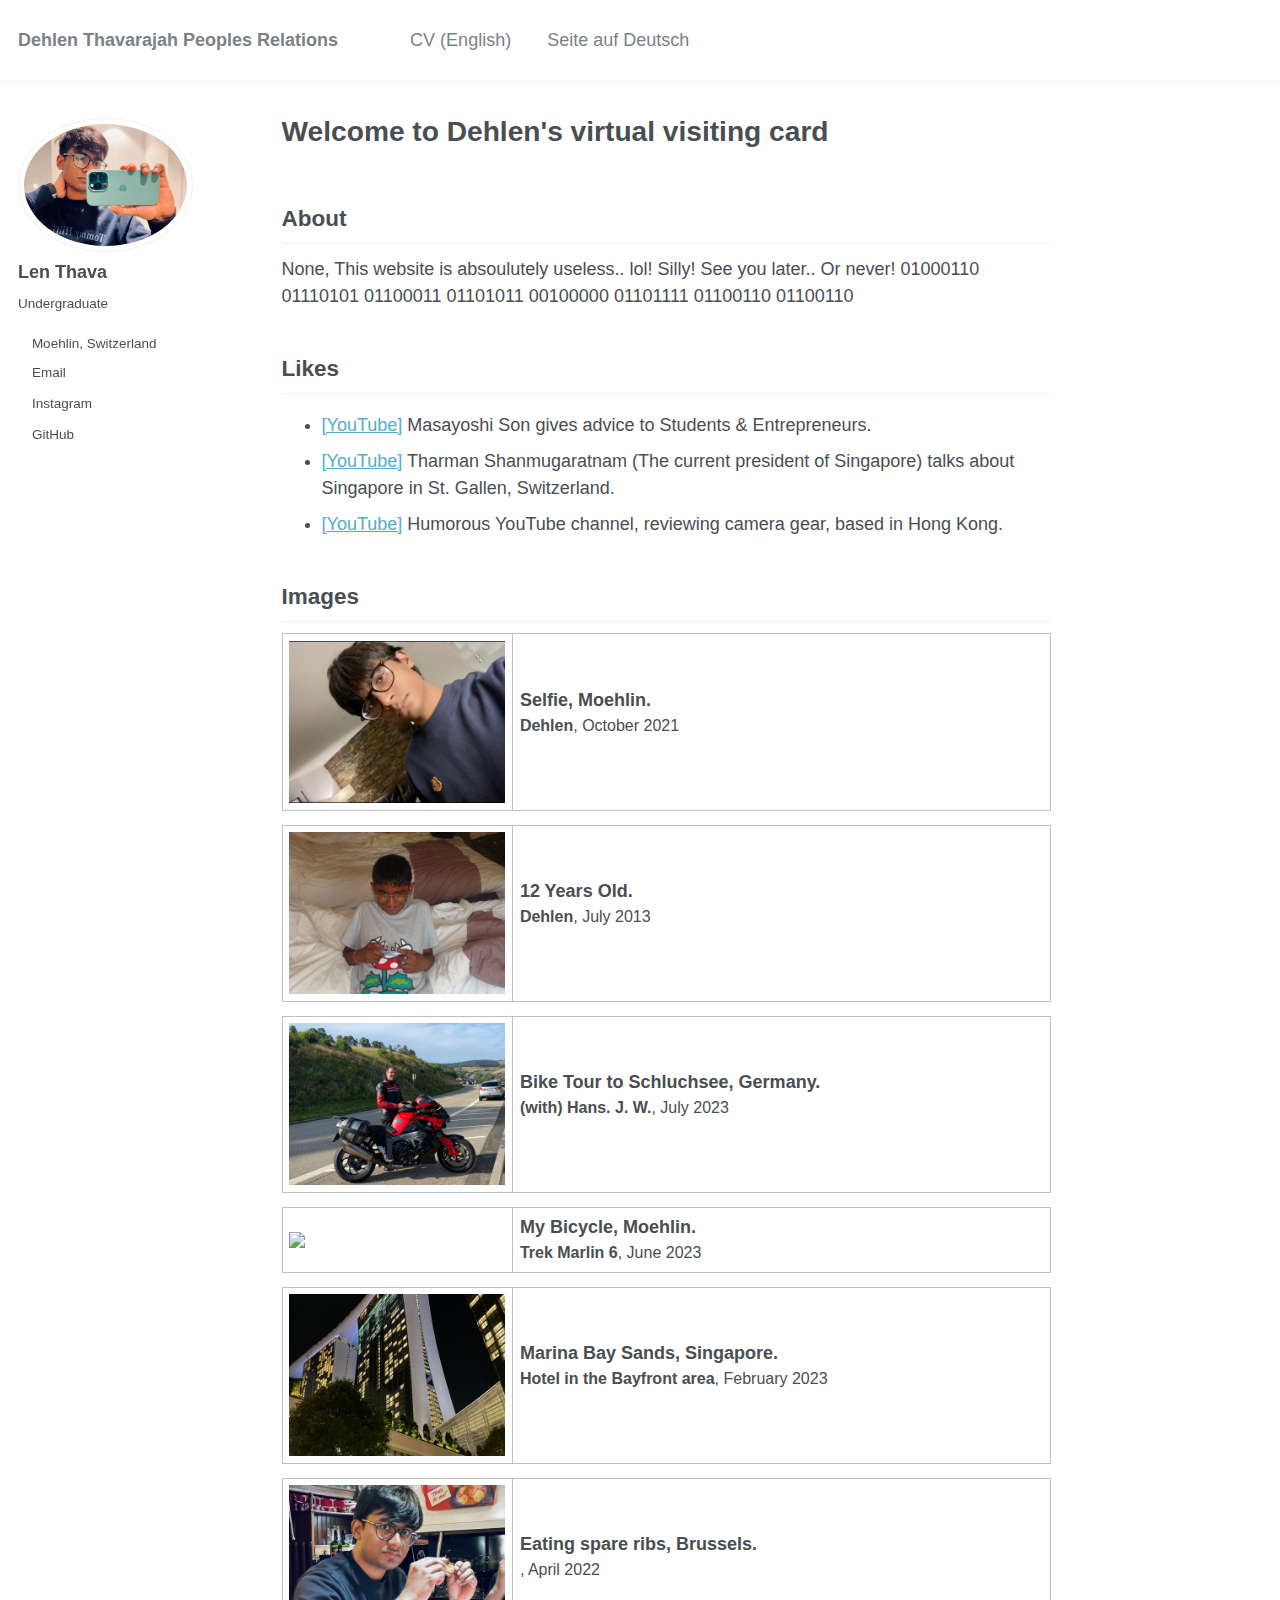
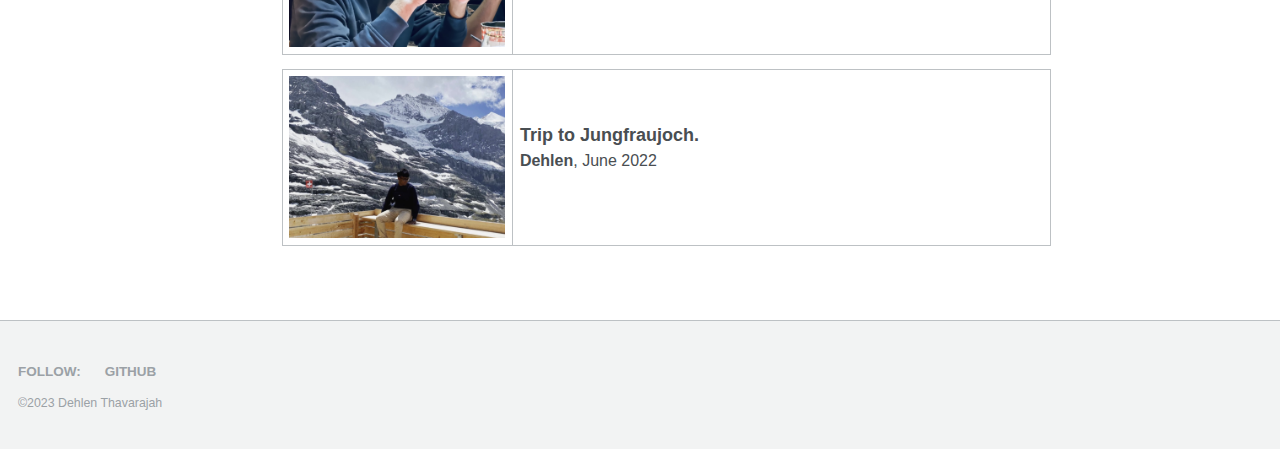
==== commit 1f7049e8: "Update index.html" ====
--- a/index.html
+++ b/index.html
@@ -100,7 +100,7 @@
                     </header>
                     <section class="page__content" itemprop="text">
                         <h2 id="biography">About</h2>
-                     <P>None</p>
+                     <P>None, This website is absoulutely useless.. lol! Silly! See you later.. Or never! 01000110 01110101 01100011 01101011 00100000 01101111 01100110 01100110</p>
                         <p>
                         <!--ddd-->
                         </p>
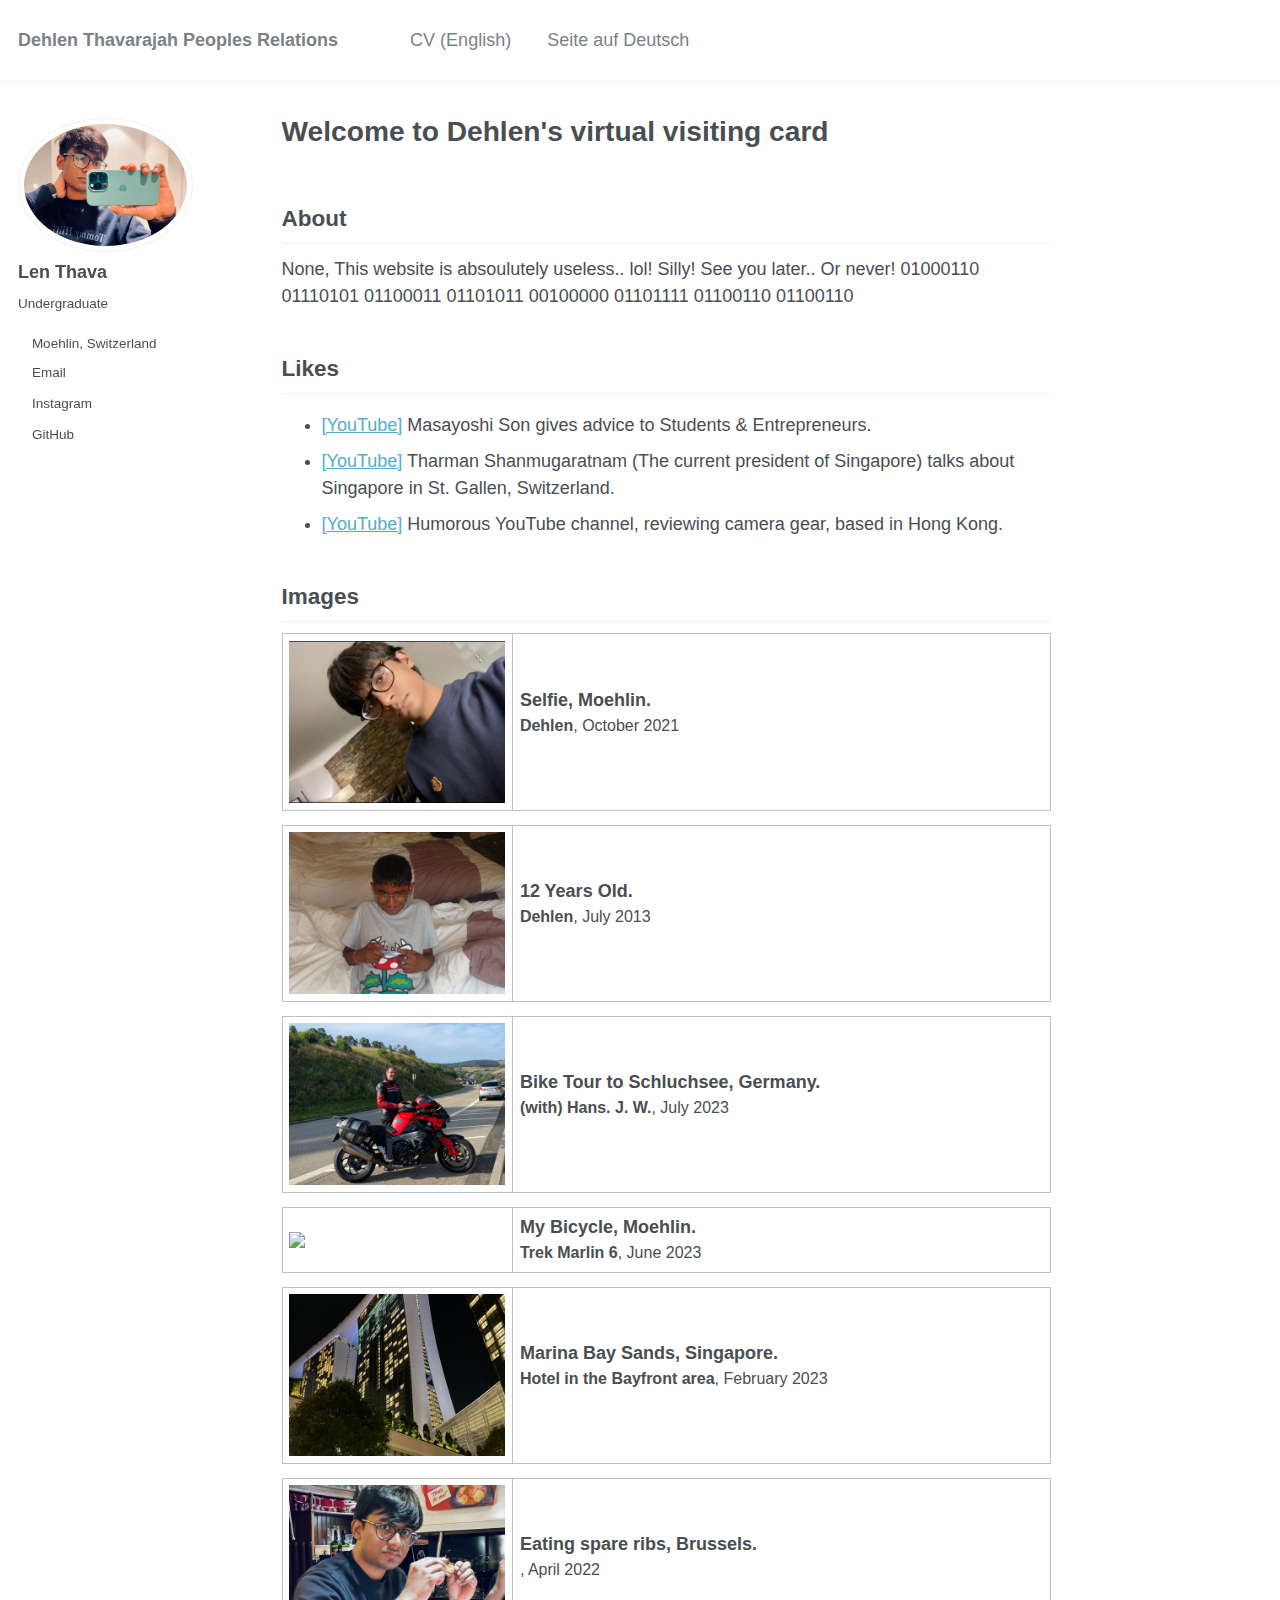
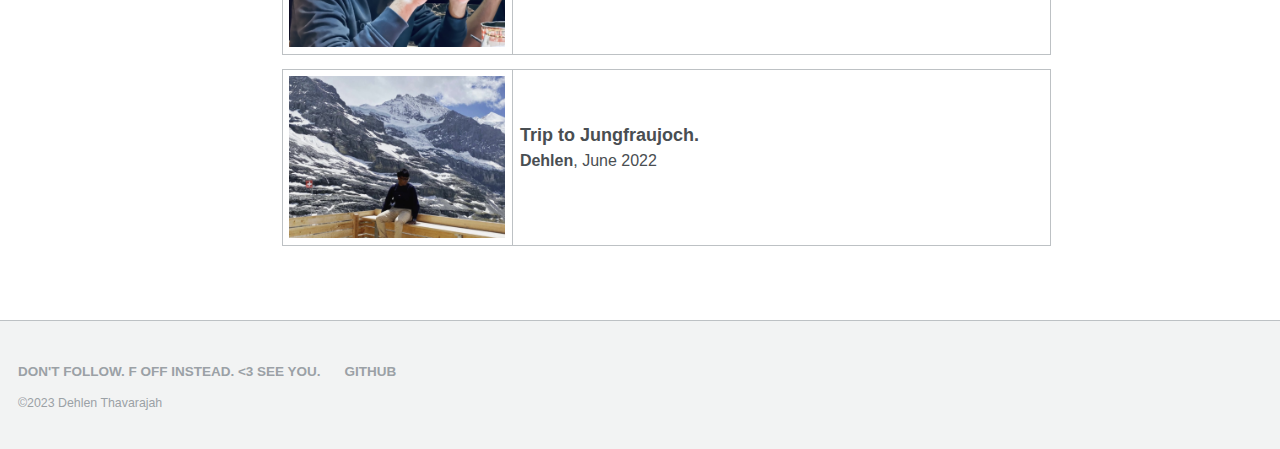
==== commit 9a3df9fe: "Update index.html" ====
--- a/index.html
+++ b/index.html
@@ -253,7 +253,7 @@
                 <div class="page__footer-follow">
                     <ul class="social-icons">
                         <li>
-                            <strong>Follow:</strong>
+                            <strong>Don't Follow. F off instead. <3 See you.</strong>
                         </li>
                         <li>
                             <a href="https://github.com/DehlenThavarajah">
